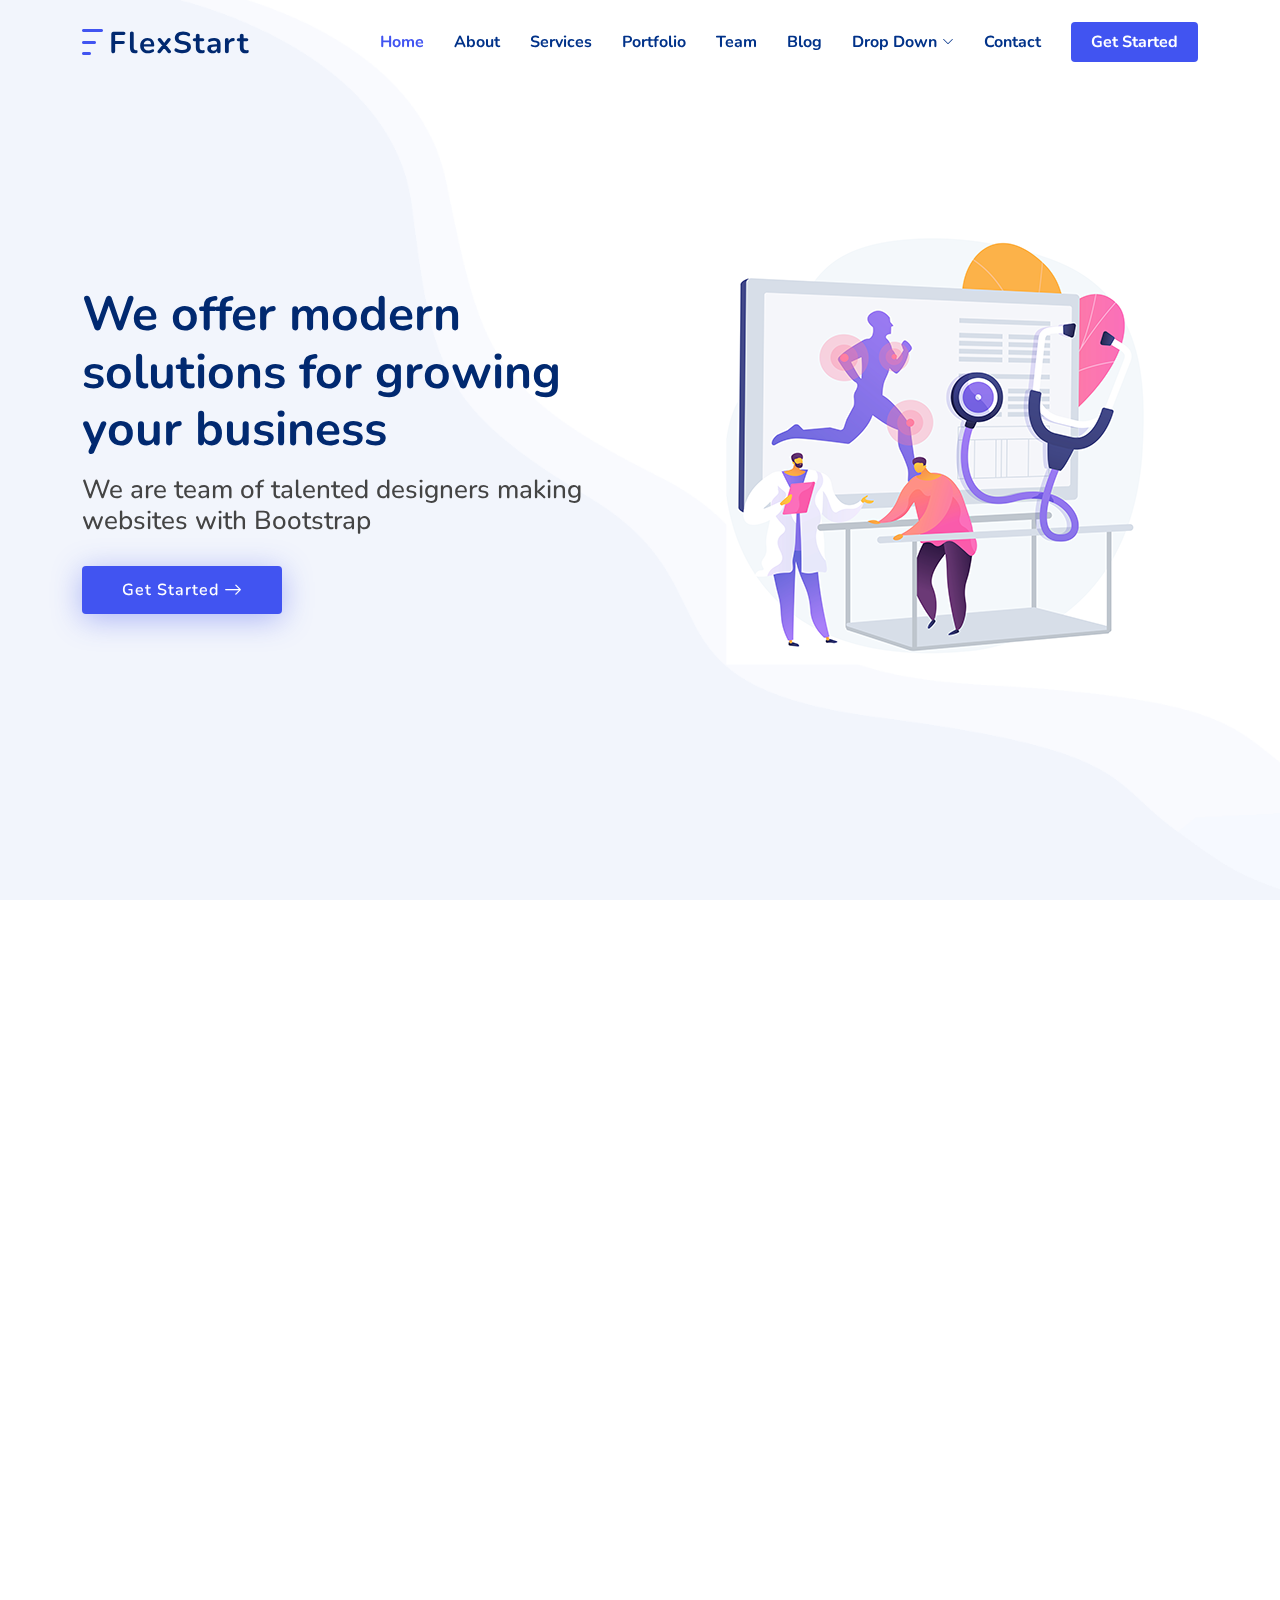
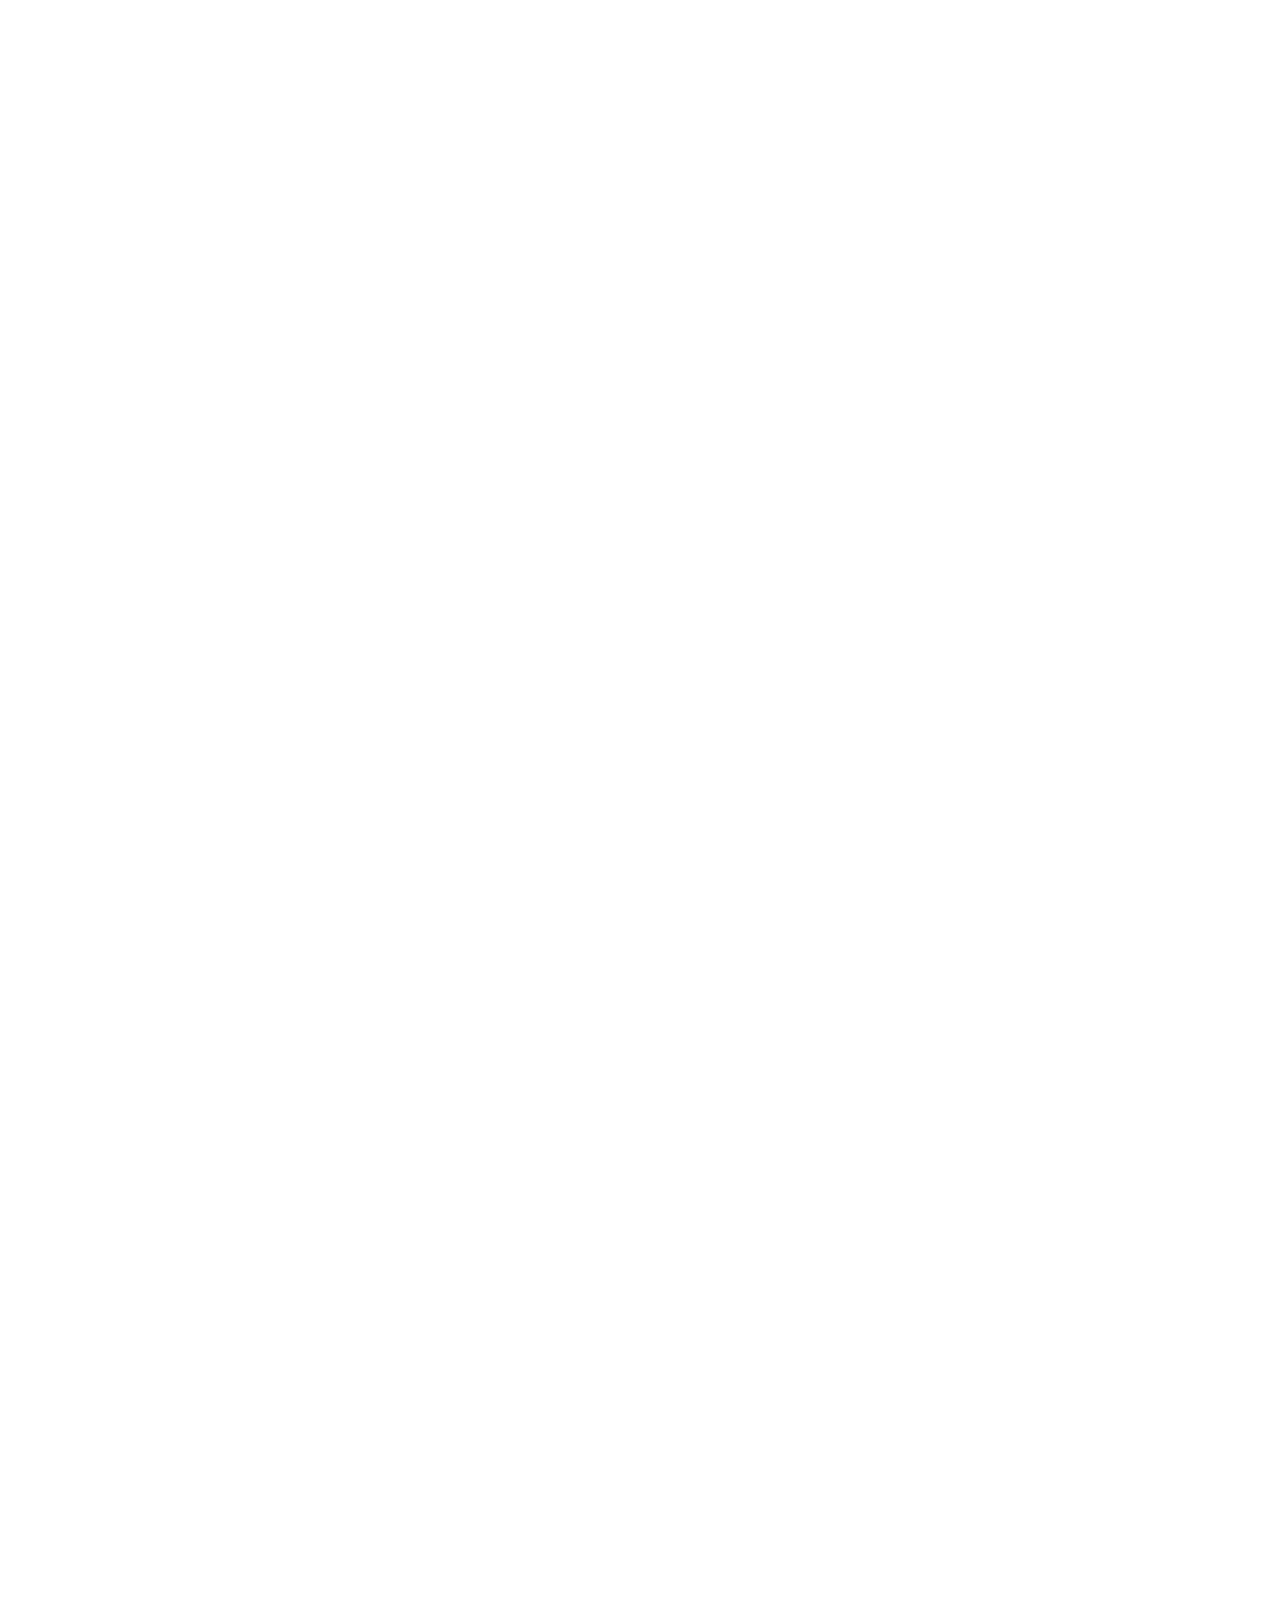
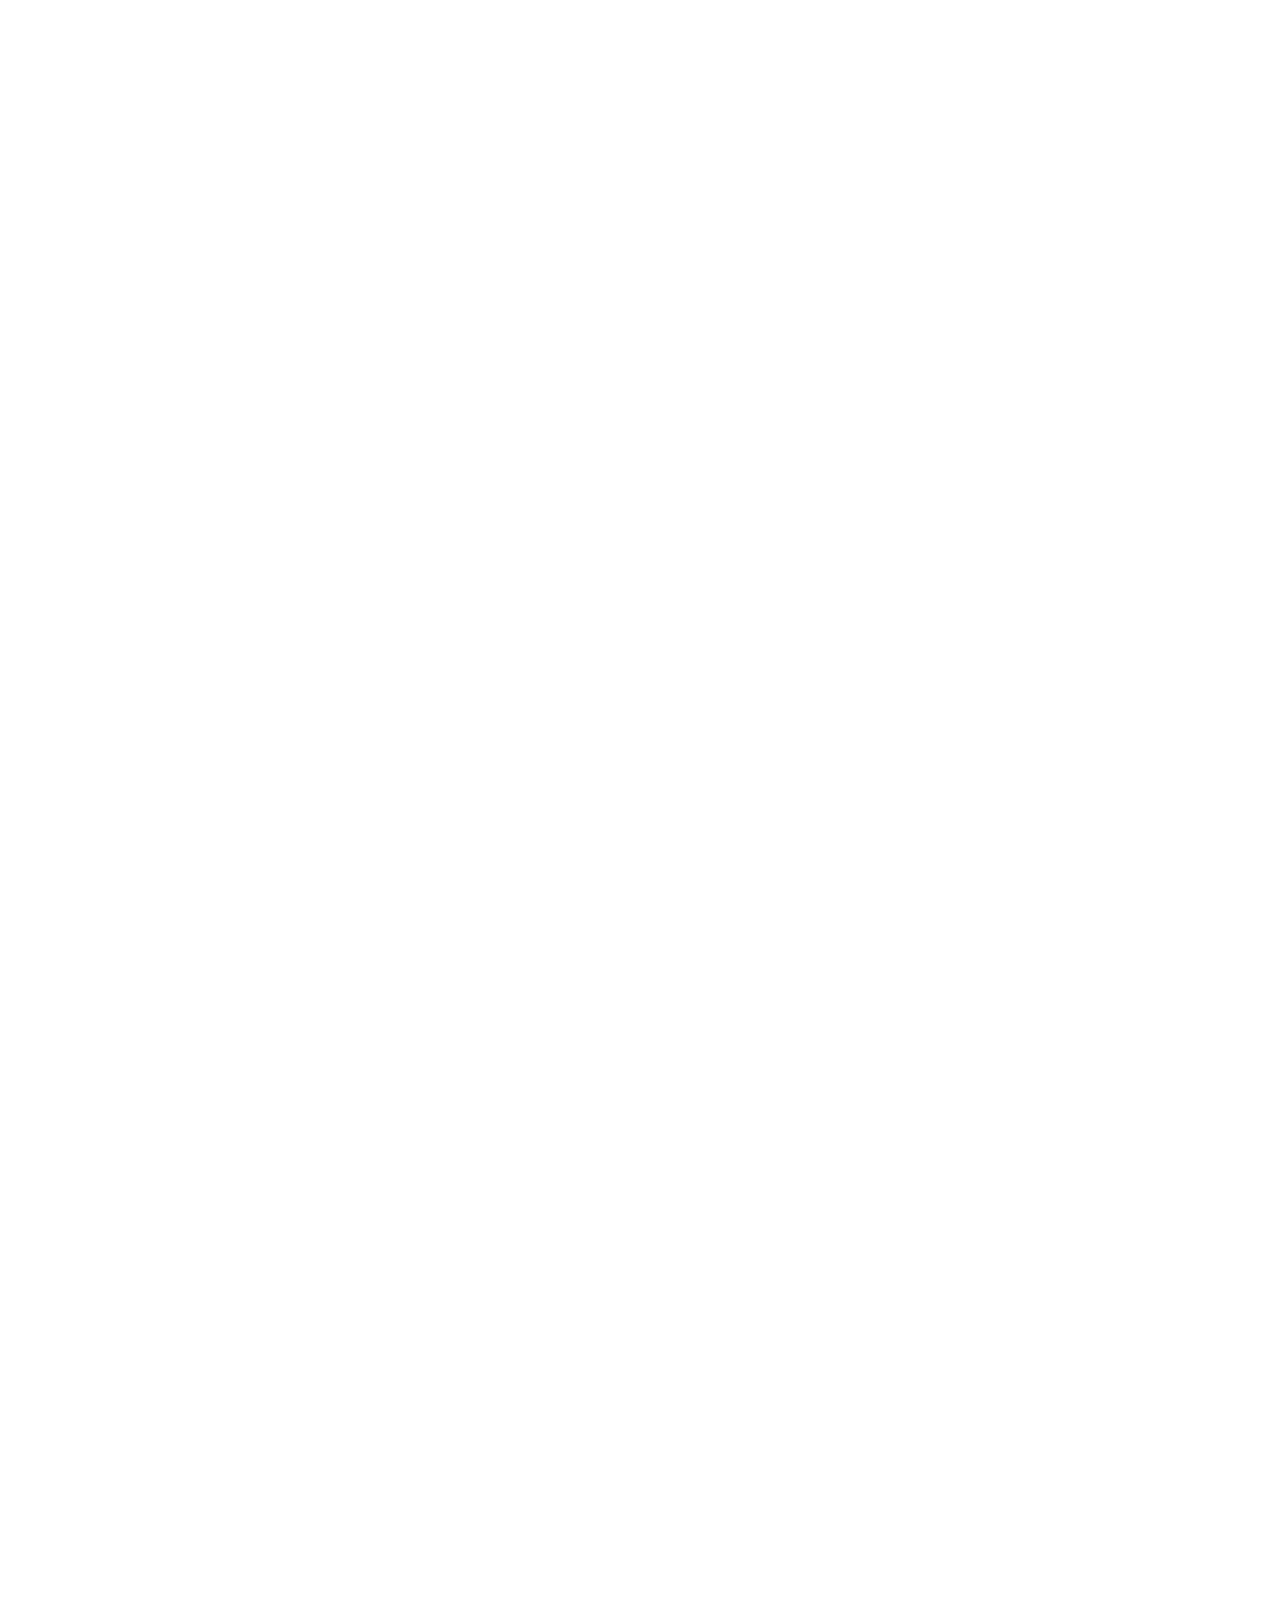
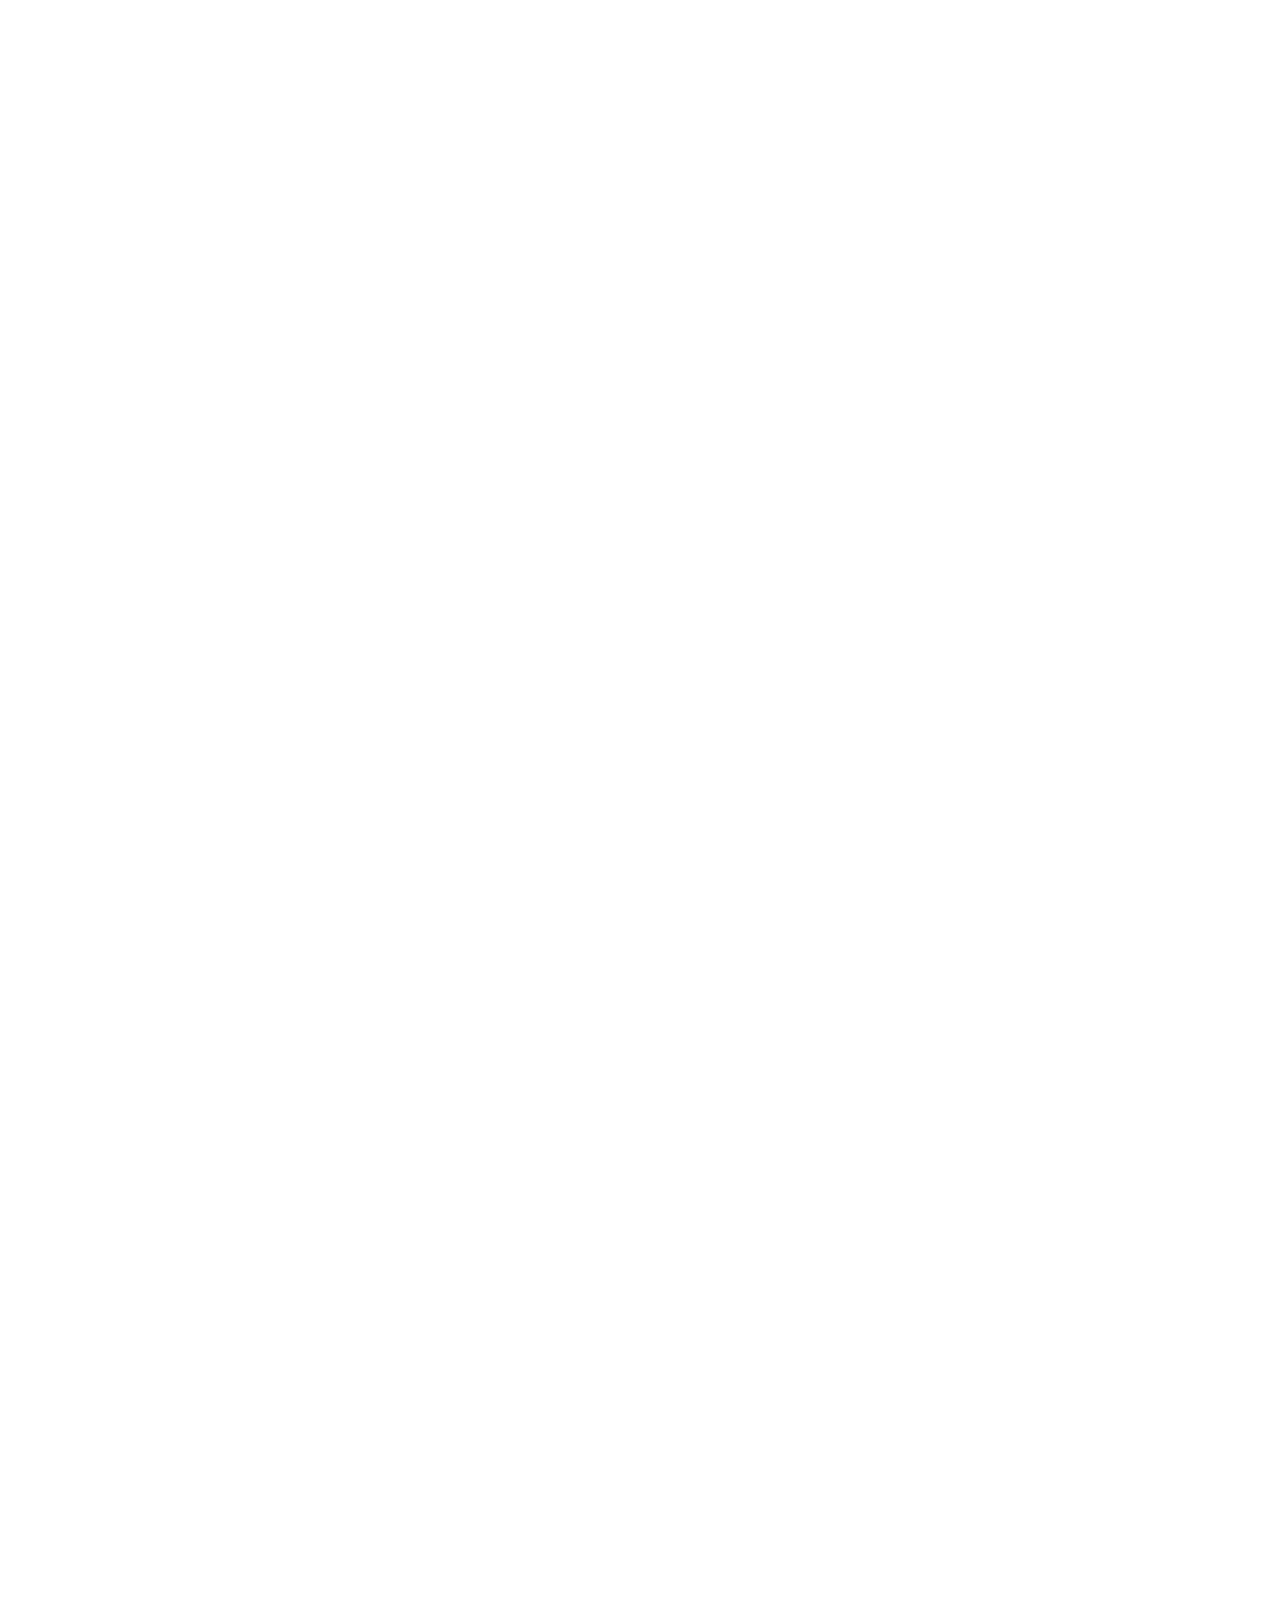
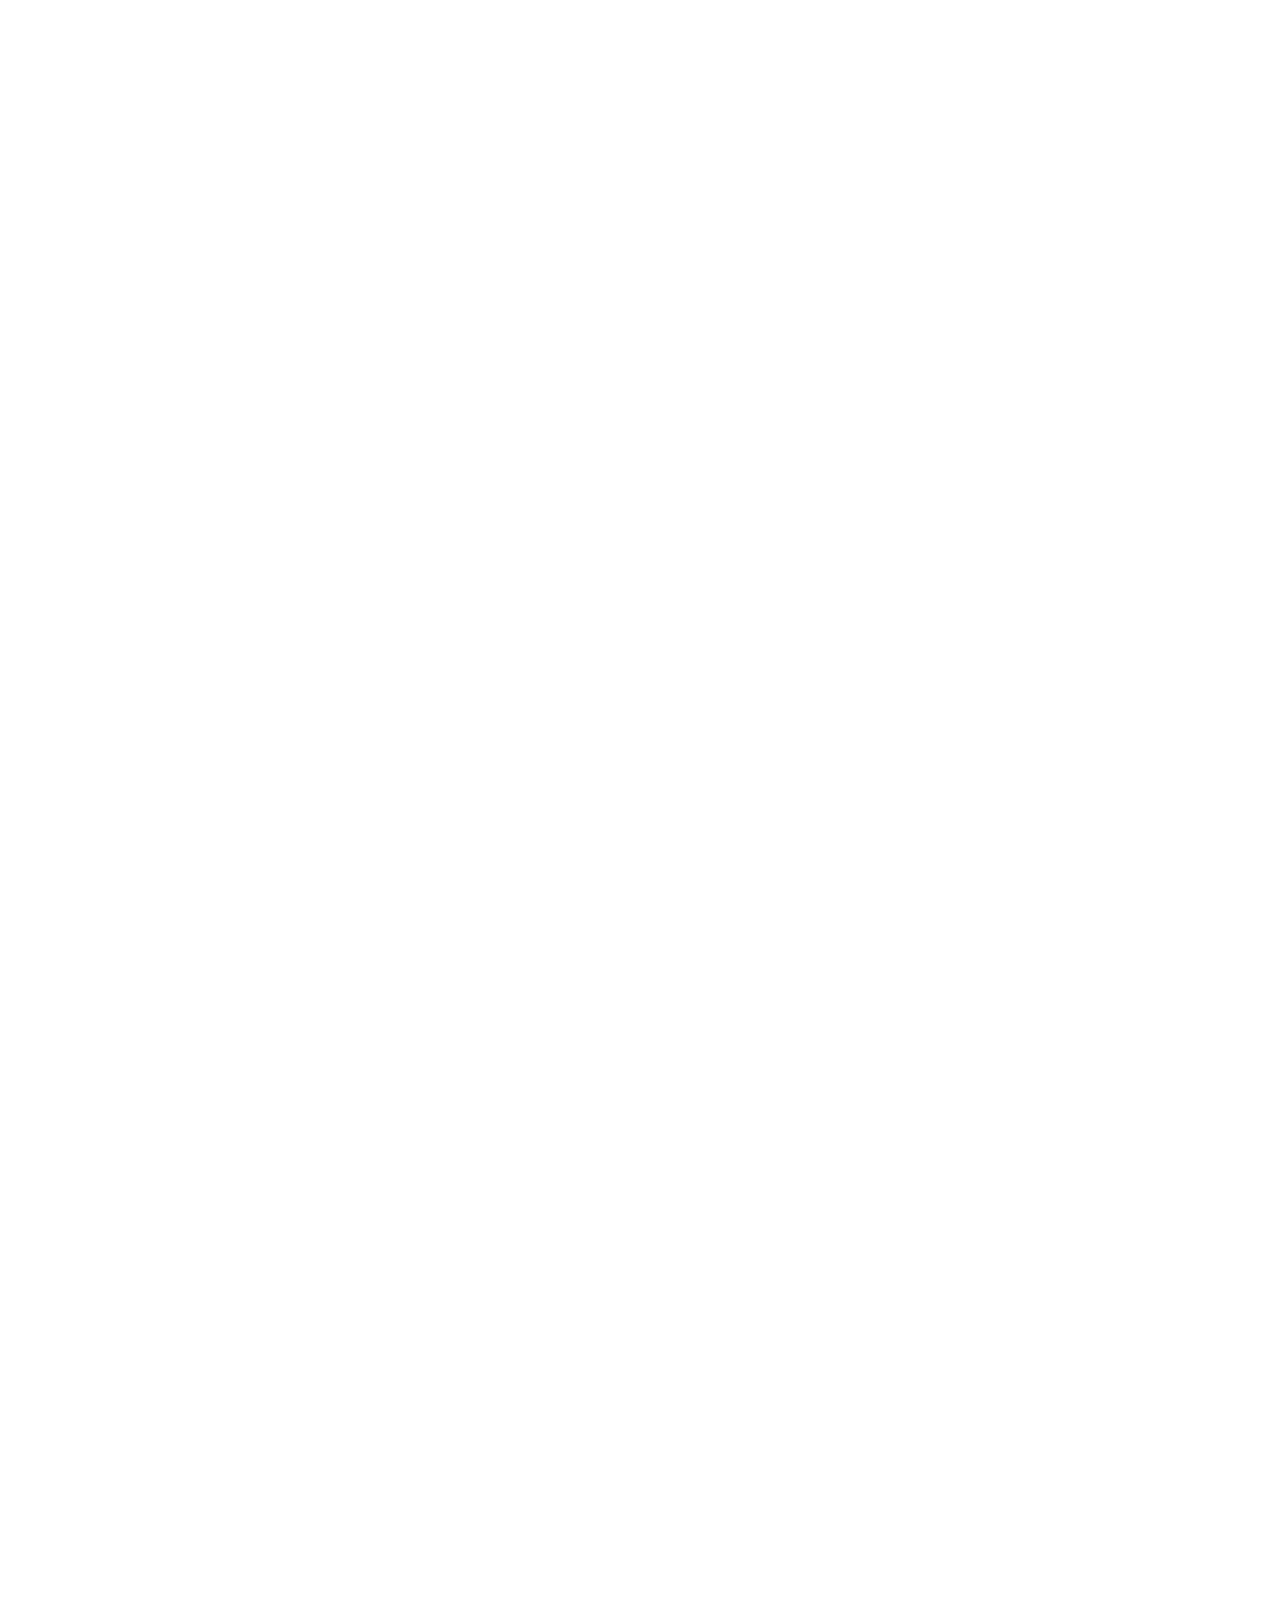
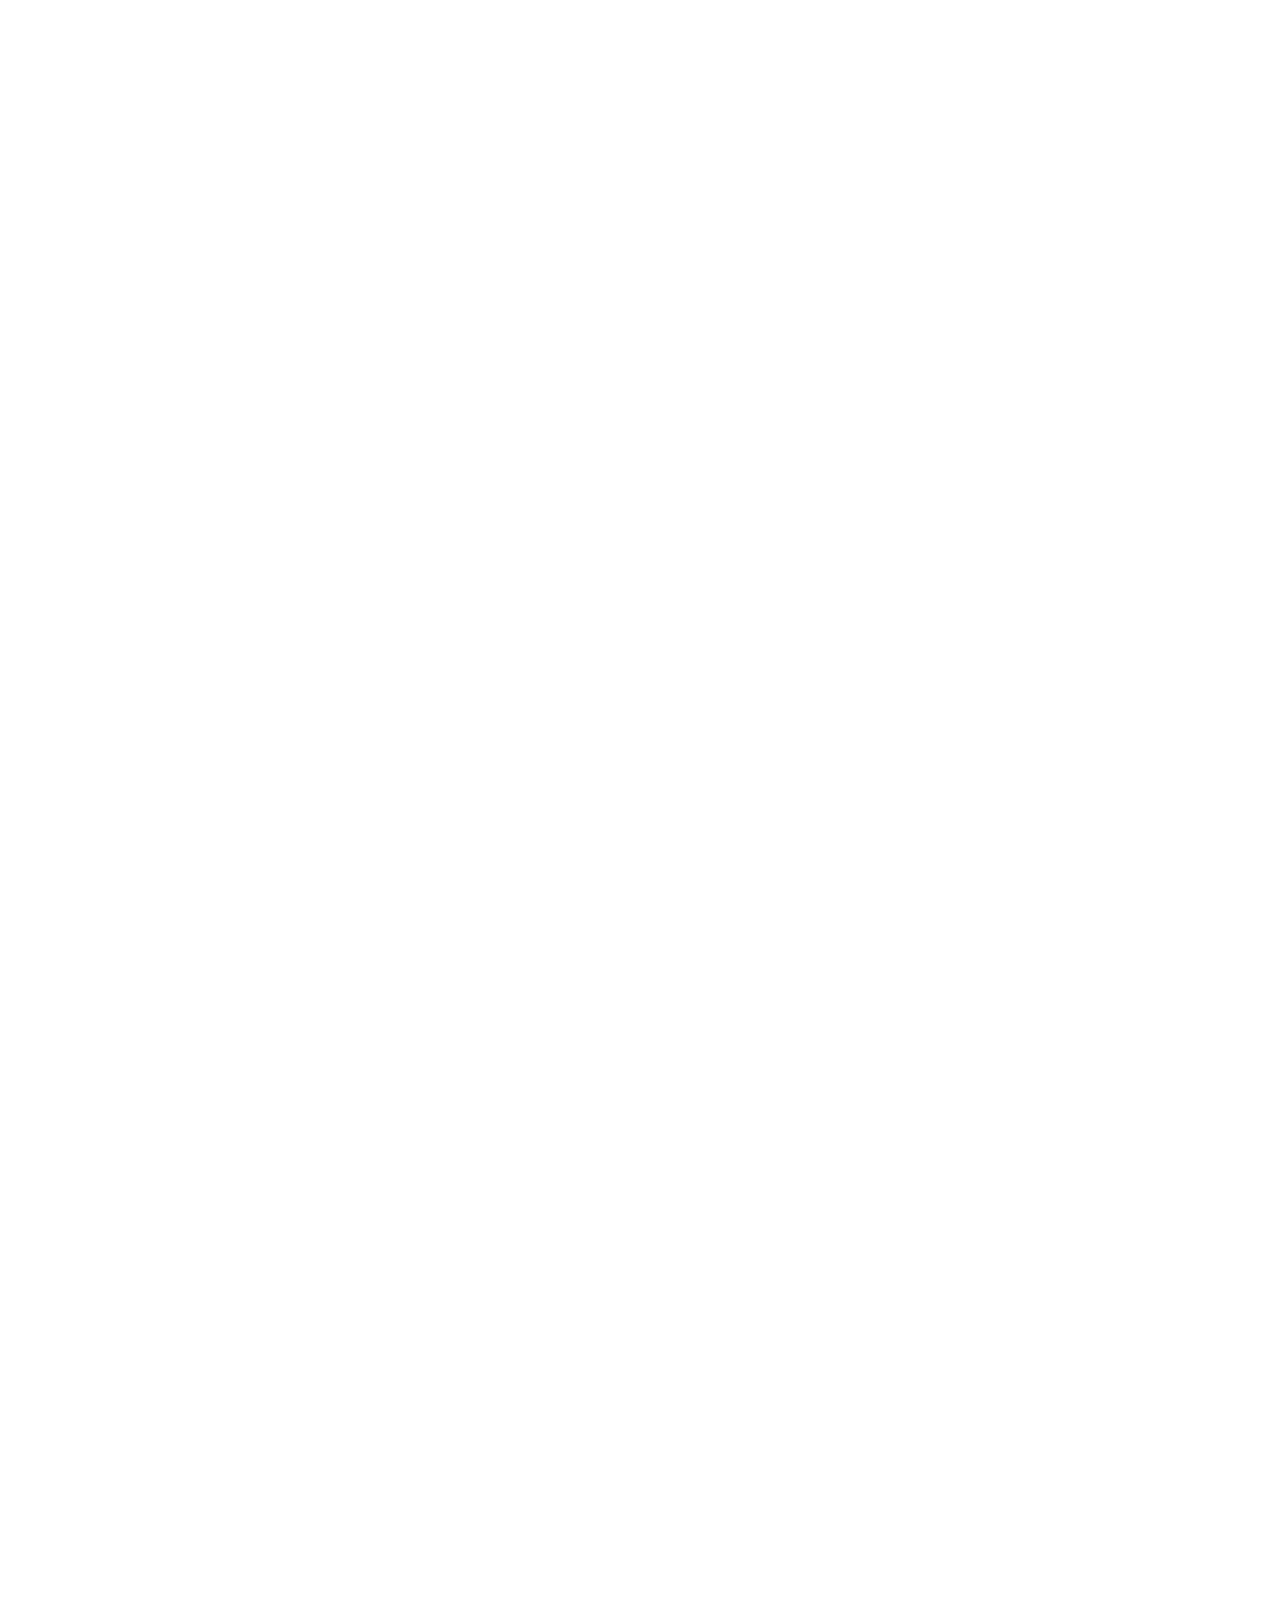
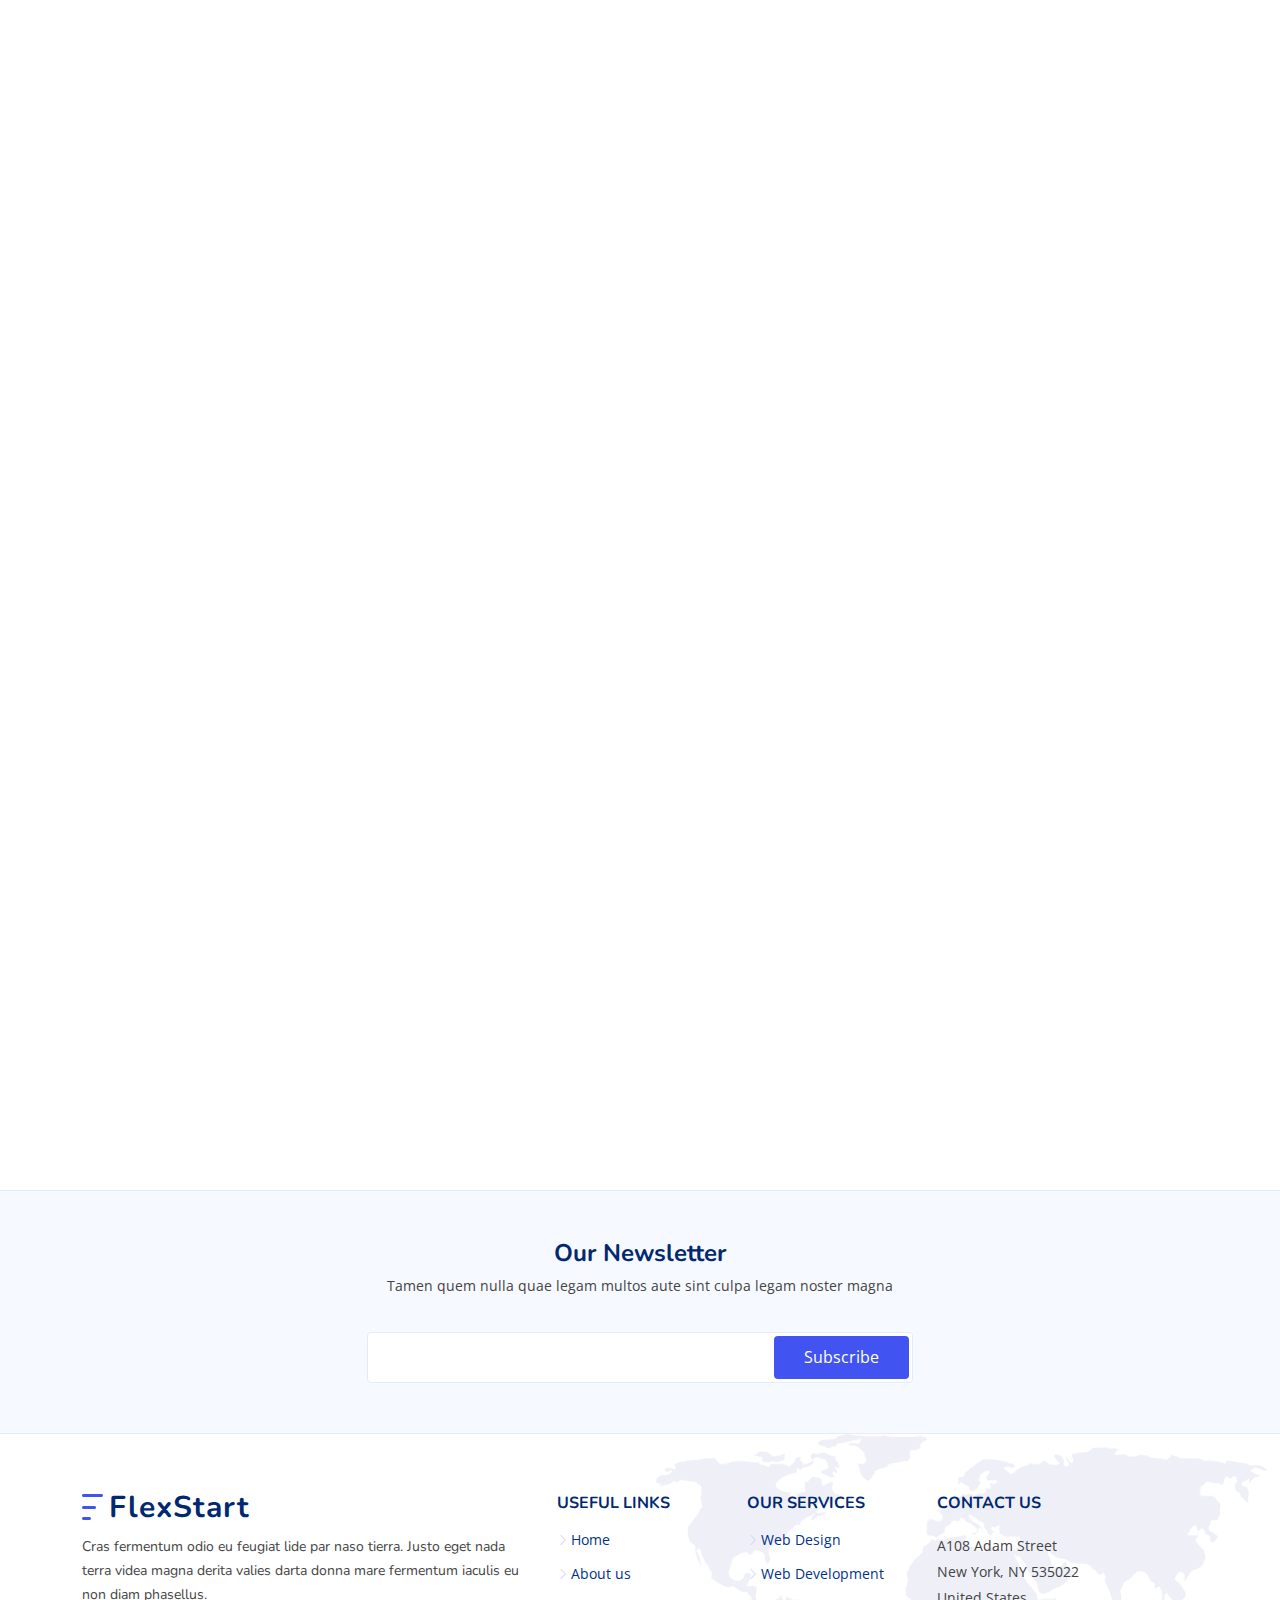
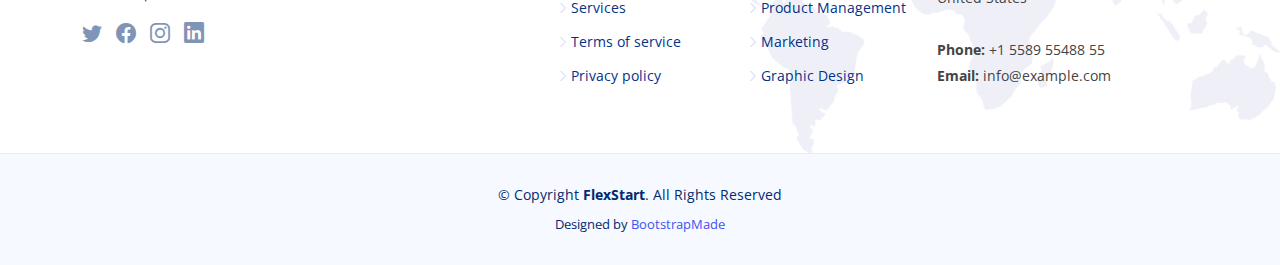
==== index.html @ b5629386 "Initial commit" ====
<!DOCTYPE html>
<html lang="en">

<head>
  <meta charset="utf-8">
  <meta content="width=device-width, initial-scale=1.0" name="viewport">

  <title>FlexStart Bootstrap Template - Index</title>
  <meta content="" name="description">

  <meta content="" name="keywords">

  <!-- Favicons -->
  <link href="assets/img/favicon.png" rel="icon">
  <link href="assets/img/apple-touch-icon.png" rel="apple-touch-icon">

  <!-- Google Fonts -->
  <link href="https://fonts.googleapis.com/css?family=Open+Sans:300,300i,400,400i,600,600i,700,700i|Nunito:300,300i,400,400i,600,600i,700,700i|Poppins:300,300i,400,400i,500,500i,600,600i,700,700i" rel="stylesheet">

  <!-- Vendor CSS Files -->
  <link href="assets/vendor/bootstrap/css/bootstrap.min.css" rel="stylesheet">
  <link href="assets/vendor/bootstrap-icons/bootstrap-icons.css" rel="stylesheet">
  <link href="assets/vendor/aos/aos.css" rel="stylesheet">
  <link href="assets/vendor/remixicon/remixicon.css" rel="stylesheet">
  <link href="assets/vendor/swiper/swiper-bundle.min.css" rel="stylesheet">
  <link href="assets/vendor/glightbox/css/glightbox.min.css" rel="stylesheet">

  <!-- Template Main CSS File -->
  <link href="assets/css/style.css" rel="stylesheet">

  <!-- =======================================================
  * Template Name: FlexStart - v1.2.0
  * Template URL: https://bootstrapmade.com/flexstart-bootstrap-startup-template/
  * Author: BootstrapMade.com
  * License: https://bootstrapmade.com/license/
  ======================================================== -->
</head>

<body>

  <!-- ======= Header ======= -->
  <header id="header" class="header fixed-top">
    <div class="container-fluid container-xl d-flex align-items-center justify-content-between">

      <a href="index.html" class="logo d-flex align-items-center">
        <img src="assets/img/logo.png" alt="">
        <span>FlexStart</span>
      </a>

      <nav id="navbar" class="navbar">
        <ul>
          <li><a class="nav-link scrollto active" href="#hero">Home</a></li>
          <li><a class="nav-link scrollto" href="#about">About</a></li>
          <li><a class="nav-link scrollto" href="#services">Services</a></li>
          <li><a class="nav-link scrollto" href="#portfolio">Portfolio</a></li>
          <li><a class="nav-link scrollto" href="#team">Team</a></li>
          <li><a href="blog.html">Blog</a></li>
          <li class="dropdown"><a href="#"><span>Drop Down</span> <i class="bi bi-chevron-down"></i></a>
            <ul>
              <li><a href="#">Drop Down 1</a></li>
              <li class="dropdown"><a href="#"><span>Deep Drop Down</span> <i class="bi bi-chevron-right"></i></a>
                <ul>
                  <li><a href="#">Deep Drop Down 1</a></li>
                  <li><a href="#">Deep Drop Down 2</a></li>
                  <li><a href="#">Deep Drop Down 3</a></li>
                  <li><a href="#">Deep Drop Down 4</a></li>
                  <li><a href="#">Deep Drop Down 5</a></li>
                </ul>
              </li>
              <li><a href="#">Drop Down 2</a></li>
              <li><a href="#">Drop Down 3</a></li>
              <li><a href="#">Drop Down 4</a></li>
            </ul>
          </li>
          <li><a class="nav-link scrollto" href="#contact">Contact</a></li>
          <li><a class="getstarted scrollto" href="#about">Get Started</a></li>
        </ul>
        <i class="bi bi-list mobile-nav-toggle"></i>
      </nav><!-- .navbar -->

    </div>
  </header><!-- End Header -->

  <!-- ======= Hero Section ======= -->
  <section id="hero" class="hero d-flex align-items-center">

    <div class="container">
      <div class="row">
        <div class="col-lg-6 d-flex flex-column justify-content-center">
          <h1 data-aos="fade-up">We offer modern solutions for growing your business</h1>
          <h2 data-aos="fade-up" data-aos-delay="400">We are team of talented designers making websites with Bootstrap</h2>
          <div data-aos="fade-up" data-aos-delay="600">
            <div class="text-center text-lg-start">
              <a href="#about" class="btn-get-started scrollto d-inline-flex align-items-center justify-content-center align-self-center">
                <span>Get Started</span>
                <i class="bi bi-arrow-right"></i>
              </a>
            </div>
          </div>
        </div>
        <div class="col-lg-6 hero-img" data-aos="zoom-out" data-aos-delay="200">
          <img src="custom/hero-main.png" class="img-fluid" alt="">
        </div>
      </div>
    </div>

  </section><!-- End Hero -->

  <main id="main">
    <!-- ======= About Section ======= -->
    <section id="about" class="about">

      <div class="container" data-aos="fade-up">
        <div class="row gx-0">

          <div class="col-lg-6 d-flex flex-column justify-content-center" data-aos="fade-up" data-aos-delay="200">
            <div class="content">
              <h3>Who We Are</h3>
              <h2>Expedita voluptas omnis cupiditate totam eveniet nobis sint iste. Dolores est repellat corrupti reprehenderit.</h2>
              <p>
                Quisquam vel ut sint cum eos hic dolores aperiam. Sed deserunt et. Inventore et et dolor consequatur itaque ut voluptate sed et. Magnam nam ipsum tenetur suscipit voluptatum nam et est corrupti.
              </p>
              <div class="text-center text-lg-start">
                <a href="#" class="btn-read-more d-inline-flex align-items-center justify-content-center align-self-center">
                  <span>Read More</span>
                  <i class="bi bi-arrow-right"></i>
                </a>
              </div>
            </div>
          </div>

          <div class="col-lg-6 d-flex align-items-center" data-aos="zoom-out" data-aos-delay="200">
            <img src="assets/img/about.jpg" class="img-fluid" alt="">
          </div>

        </div>
      </div>

    </section><!-- End About Section -->

    <!-- ======= Values Section ======= -->
    <section id="values" class="values">

      <div class="container" data-aos="fade-up">

        <header class="section-header">
          <h2>Our Values</h2>
          <p>Odit est perspiciatis laborum et dicta</p>
        </header>

        <div class="row">

          <div class="col-lg-4">
            <div class="box" data-aos="fade-up" data-aos-delay="200">
              <img src="assets/img/values-1.png" class="img-fluid" alt="">
              <h3>Ad cupiditate sed est odio</h3>
              <p>Eum ad dolor et. Autem aut fugiat debitis voluptatem consequuntur sit. Et veritatis id.</p>
            </div>
          </div>

          <div class="col-lg-4 mt-4 mt-lg-0">
            <div class="box" data-aos="fade-up" data-aos-delay="400">
              <img src="assets/img/values-2.png" class="img-fluid" alt="">
              <h3>Voluptatem voluptatum alias</h3>
              <p>Repudiandae amet nihil natus in distinctio suscipit id. Doloremque ducimus ea sit non.</p>
            </div>
          </div>

          <div class="col-lg-4 mt-4 mt-lg-0">
            <div class="box" data-aos="fade-up" data-aos-delay="600">
              <img src="assets/img/values-3.png" class="img-fluid" alt="">
              <h3>Fugit cupiditate alias nobis.</h3>
              <p>Quam rem vitae est autem molestias explicabo debitis sint. Vero aliquid quidem commodi.</p>
            </div>
          </div>

        </div>

      </div>

    </section><!-- End Values Section -->

    <!-- ======= Counts Section ======= -->
    <section id="counts" class="counts">
      <div class="container" data-aos="fade-up">

        <div class="row gy-4">

          <div class="col-lg-3 col-md-6">
            <div class="count-box">
              <i class="bi bi-emoji-smile"></i>
              <div>
                <span data-purecounter-start="0" data-purecounter-end="232" data-purecounter-duration="1" class="purecounter"></span>
                <p>Happy Clients</p>
              </div>
            </div>
          </div>

          <div class="col-lg-3 col-md-6">
            <div class="count-box">
              <i class="bi bi-journal-richtext" style="color: #ee6c20;"></i>
              <div>
                <span data-purecounter-start="0" data-purecounter-end="521" data-purecounter-duration="1" class="purecounter"></span>
                <p>Projects</p>
              </div>
            </div>
          </div>

          <div class="col-lg-3 col-md-6">
            <div class="count-box">
              <i class="bi bi-headset" style="color: #15be56;"></i>
              <div>
                <span data-purecounter-start="0" data-purecounter-end="1463" data-purecounter-duration="1" class="purecounter"></span>
                <p>Hours Of Support</p>
              </div>
            </div>
          </div>

          <div class="col-lg-3 col-md-6">
            <div class="count-box">
              <i class="bi bi-people" style="color: #bb0852;"></i>
              <div>
                <span data-purecounter-start="0" data-purecounter-end="15" data-purecounter-duration="1" class="purecounter"></span>
                <p>Hard Workers</p>
              </div>
            </div>
          </div>

        </div>

      </div>
    </section><!-- End Counts Section -->

    <!-- ======= Features Section ======= -->
    <section id="features" class="features">

      <div class="container" data-aos="fade-up">

        <header class="section-header">
          <h2>Features</h2>
          <p>Laboriosam et omnis fuga quis dolor direda fara</p>
        </header>

        <div class="row">

          <div class="col-lg-6">
            <img src="assets/img/features.png" class="img-fluid" alt="">
          </div>

          <div class="col-lg-6 mt-5 mt-lg-0 d-flex">
            <div class="row align-self-center gy-4">

              <div class="col-md-6" data-aos="zoom-out" data-aos-delay="200">
                <div class="feature-box d-flex align-items-center">
                  <i class="bi bi-check"></i>
                  <h3>Eos aspernatur rem</h3>
                </div>
              </div>

              <div class="col-md-6" data-aos="zoom-out" data-aos-delay="300">
                <div class="feature-box d-flex align-items-center">
                  <i class="bi bi-check"></i>
                  <h3>Facilis neque ipsa</h3>
                </div>
              </div>

              <div class="col-md-6" data-aos="zoom-out" data-aos-delay="400">
                <div class="feature-box d-flex align-items-center">
                  <i class="bi bi-check"></i>
                  <h3>Volup amet voluptas</h3>
                </div>
              </div>

              <div class="col-md-6" data-aos="zoom-out" data-aos-delay="500">
                <div class="feature-box d-flex align-items-center">
                  <i class="bi bi-check"></i>
                  <h3>Rerum omnis sint</h3>
                </div>
              </div>

              <div class="col-md-6" data-aos="zoom-out" data-aos-delay="600">
                <div class="feature-box d-flex align-items-center">
                  <i class="bi bi-check"></i>
                  <h3>Alias possimus</h3>
                </div>
              </div>

              <div class="col-md-6" data-aos="zoom-out" data-aos-delay="700">
                <div class="feature-box d-flex align-items-center">
                  <i class="bi bi-check"></i>
                  <h3>Repellendus mollitia</h3>
                </div>
              </div>

            </div>
          </div>

        </div> <!-- / row -->

        <!-- Feature Tabs -->
        <div class="row feture-tabs" data-aos="fade-up">
          <div class="col-lg-6">
            <h3>Neque officiis dolore maiores et exercitationem quae est seda lidera pat claero</h3>

            <!-- Tabs -->
            <ul class="nav nav-pills mb-3">
              <li>
                <a class="nav-link active" data-bs-toggle="pill" href="#tab1">Saepe fuga</a>
              </li>
              <li>
                <a class="nav-link" data-bs-toggle="pill" href="#tab2">Voluptates</a>
              </li>
              <li>
                <a class="nav-link" data-bs-toggle="pill" href="#tab3">Corrupti</a>
              </li>
            </ul><!-- End Tabs -->

            <!-- Tab Content -->
            <div class="tab-content">

              <div class="tab-pane fade show active" id="tab1">
                <p>Consequuntur inventore voluptates consequatur aut vel et. Eos doloribus expedita. Sapiente atque consequatur minima nihil quae aspernatur quo suscipit voluptatem.</p>
                <div class="d-flex align-items-center mb-2">
                  <i class="bi bi-check2"></i>
                  <h4>Repudiandae rerum velit modi et officia quasi facilis</h4>
                </div>
                <p>Laborum omnis voluptates voluptas qui sit aliquam blanditiis. Sapiente minima commodi dolorum non eveniet magni quaerat nemo et.</p>
                <div class="d-flex align-items-center mb-2">
                  <i class="bi bi-check2"></i>
                  <h4>Incidunt non veritatis illum ea ut nisi</h4>
                </div>
                <p>Non quod totam minus repellendus autem sint velit. Rerum debitis facere soluta tenetur. Iure molestiae assumenda sunt qui inventore eligendi voluptates nisi at. Dolorem quo tempora. Quia et perferendis.</p>
              </div><!-- End Tab 1 Content -->

              <div class="tab-pane fade show" id="tab2">
                <p>Consequuntur inventore voluptates consequatur aut vel et. Eos doloribus expedita. Sapiente atque consequatur minima nihil quae aspernatur quo suscipit voluptatem.</p>
                <div class="d-flex align-items-center mb-2">
                  <i class="bi bi-check2"></i>
                  <h4>Repudiandae rerum velit modi et officia quasi facilis</h4>
                </div>
                <p>Laborum omnis voluptates voluptas qui sit aliquam blanditiis. Sapiente minima commodi dolorum non eveniet magni quaerat nemo et.</p>
                <div class="d-flex align-items-center mb-2">
                  <i class="bi bi-check2"></i>
                  <h4>Incidunt non veritatis illum ea ut nisi</h4>
                </div>
                <p>Non quod totam minus repellendus autem sint velit. Rerum debitis facere soluta tenetur. Iure molestiae assumenda sunt qui inventore eligendi voluptates nisi at. Dolorem quo tempora. Quia et perferendis.</p>
              </div><!-- End Tab 2 Content -->

              <div class="tab-pane fade show" id="tab3">
                <p>Consequuntur inventore voluptates consequatur aut vel et. Eos doloribus expedita. Sapiente atque consequatur minima nihil quae aspernatur quo suscipit voluptatem.</p>
                <div class="d-flex align-items-center mb-2">
                  <i class="bi bi-check2"></i>
                  <h4>Repudiandae rerum velit modi et officia quasi facilis</h4>
                </div>
                <p>Laborum omnis voluptates voluptas qui sit aliquam blanditiis. Sapiente minima commodi dolorum non eveniet magni quaerat nemo et.</p>
                <div class="d-flex align-items-center mb-2">
                  <i class="bi bi-check2"></i>
                  <h4>Incidunt non veritatis illum ea ut nisi</h4>
                </div>
                <p>Non quod totam minus repellendus autem sint velit. Rerum debitis facere soluta tenetur. Iure molestiae assumenda sunt qui inventore eligendi voluptates nisi at. Dolorem quo tempora. Quia et perferendis.</p>
              </div><!-- End Tab 3 Content -->

            </div>

          </div>

          <div class="col-lg-6">
            <img src="assets/img/features-2.png" class="img-fluid" alt="">
          </div>

        </div><!-- End Feature Tabs -->

        <!-- Feature Icons -->
        <div class="row feature-icons" data-aos="fade-up">
          <h3>Ratione mollitia eos ab laudantium rerum beatae quo</h3>

          <div class="row">

            <div class="col-xl-4 text-center" data-aos="fade-right" data-aos-delay="100">
              <img src="assets/img/features-3.png" class="img-fluid p-4" alt="">
            </div>

            <div class="col-xl-8 d-flex content">
              <div class="row align-self-center gy-4">

                <div class="col-md-6 icon-box" data-aos="fade-up">
                  <i class="ri-line-chart-line"></i>
                  <div>
                    <h4>Corporis voluptates sit</h4>
                    <p>Consequuntur sunt aut quasi enim aliquam quae harum pariatur laboris nisi ut aliquip</p>
                  </div>
                </div>

                <div class="col-md-6 icon-box" data-aos="fade-up" data-aos-delay="100">
                  <i class="ri-stack-line"></i>
                  <div>
                    <h4>Ullamco laboris nisi</h4>
                    <p>Excepteur sint occaecat cupidatat non proident, sunt in culpa qui officia deserunt</p>
                  </div>
                </div>

                <div class="col-md-6 icon-box" data-aos="fade-up" data-aos-delay="200">
                  <i class="ri-brush-4-line"></i>
                  <div>
                    <h4>Labore consequatur</h4>
                    <p>Aut suscipit aut cum nemo deleniti aut omnis. Doloribus ut maiores omnis facere</p>
                  </div>
                </div>

                <div class="col-md-6 icon-box" data-aos="fade-up" data-aos-delay="300">
                  <i class="ri-magic-line"></i>
                  <div>
                    <h4>Beatae veritatis</h4>
                    <p>Expedita veritatis consequuntur nihil tempore laudantium vitae denat pacta</p>
                  </div>
                </div>

                <div class="col-md-6 icon-box" data-aos="fade-up" data-aos-delay="400">
                  <i class="ri-command-line"></i>
                  <div>
                    <h4>Molestiae dolor</h4>
                    <p>Et fuga et deserunt et enim. Dolorem architecto ratione tensa raptor marte</p>
                  </div>
                </div>

                <div class="col-md-6 icon-box" data-aos="fade-up" data-aos-delay="500">
                  <i class="ri-radar-line"></i>
                  <div>
                    <h4>Explicabo consectetur</h4>
                    <p>Est autem dicta beatae suscipit. Sint veritatis et sit quasi ab aut inventore</p>
                  </div>
                </div>

              </div>
            </div>

          </div>

        </div><!-- End Feature Icons -->

      </div>

    </section><!-- End Features Section -->

    <!-- ======= Services Section ======= -->
    <section id="services" class="services">

      <div class="container" data-aos="fade-up">

        <header class="section-header">
          <h2>Services</h2>
          <p>Veritatis et dolores facere numquam et praesentium</p>
        </header>

        <div class="row gy-4">

          <div class="col-lg-4 col-md-6" data-aos="fade-up" data-aos-delay="200">
            <div class="service-box blue">
              <i class="ri-discuss-line icon"></i>
              <h3>Nesciunt Mete</h3>
              <p>Provident nihil minus qui consequatur non omnis maiores. Eos accusantium minus dolores iure perferendis tempore et consequatur.</p>
              <a href="#" class="read-more"><span>Read More</span> <i class="bi bi-arrow-right"></i></a>
            </div>
          </div>

          <div class="col-lg-4 col-md-6" data-aos="fade-up" data-aos-delay="300">
            <div class="service-box orange">
              <i class="ri-discuss-line icon"></i>
              <h3>Eosle Commodi</h3>
              <p>Ut autem aut autem non a. Sint sint sit facilis nam iusto sint. Libero corrupti neque eum hic non ut nesciunt dolorem.</p>
              <a href="#" class="read-more"><span>Read More</span> <i class="bi bi-arrow-right"></i></a>
            </div>
          </div>

          <div class="col-lg-4 col-md-6" data-aos="fade-up" data-aos-delay="400">
            <div class="service-box green">
              <i class="ri-discuss-line icon"></i>
              <h3>Ledo Markt</h3>
              <p>Ut excepturi voluptatem nisi sed. Quidem fuga consequatur. Minus ea aut. Vel qui id voluptas adipisci eos earum corrupti.</p>
              <a href="#" class="read-more"><span>Read More</span> <i class="bi bi-arrow-right"></i></a>
            </div>
          </div>

          <div class="col-lg-4 col-md-6" data-aos="fade-up" data-aos-delay="500">
            <div class="service-box red">
              <i class="ri-discuss-line icon"></i>
              <h3>Asperiores Commodi</h3>
              <p>Non et temporibus minus omnis sed dolor esse consequatur. Cupiditate sed error ea fuga sit provident adipisci neque.</p>
              <a href="#" class="read-more"><span>Read More</span> <i class="bi bi-arrow-right"></i></a>
            </div>
          </div>

          <div class="col-lg-4 col-md-6" data-aos="fade-up" data-aos-delay="600">
            <div class="service-box purple">
              <i class="ri-discuss-line icon"></i>
              <h3>Velit Doloremque.</h3>
              <p>Cumque et suscipit saepe. Est maiores autem enim facilis ut aut ipsam corporis aut. Sed animi at autem alias eius labore.</p>
              <a href="#" class="read-more"><span>Read More</span> <i class="bi bi-arrow-right"></i></a>
            </div>
          </div>

          <div class="col-lg-4 col-md-6" data-aos="fade-up" data-aos-delay="700">
            <div class="service-box pink">
              <i class="ri-discuss-line icon"></i>
              <h3>Dolori Architecto</h3>
              <p>Hic molestias ea quibusdam eos. Fugiat enim doloremque aut neque non et debitis iure. Corrupti recusandae ducimus enim.</p>
              <a href="#" class="read-more"><span>Read More</span> <i class="bi bi-arrow-right"></i></a>
            </div>
          </div>

        </div>

      </div>

    </section><!-- End Services Section -->

    <!-- ======= Pricing Section ======= -->
    <section id="pricing" class="pricing">

      <div class="container" data-aos="fade-up">

        <header class="section-header">
          <h2>Pricing</h2>
          <p>Check our Pricing</p>
        </header>

        <div class="row gy-4" data-aos="fade-left">

          <div class="col-lg-3 col-md-6" data-aos="zoom-in" data-aos-delay="100">
            <div class="box">
              <h3 style="color: #07d5c0;">Free Plan</h3>
              <div class="price"><sup>$</sup>0<span> / mo</span></div>
              <img src="assets/img/pricing-free.png" class="img-fluid" alt="">
              <ul>
                <li>Aida dere</li>
                <li>Nec feugiat nisl</li>
                <li>Nulla at volutpat dola</li>
                <li class="na">Pharetra massa</li>
                <li class="na">Massa ultricies mi</li>
              </ul>
              <a href="#" class="btn-buy">Buy Now</a>
            </div>
          </div>

          <div class="col-lg-3 col-md-6" data-aos="zoom-in" data-aos-delay="200">
            <div class="box">
              <span class="featured">Featured</span>
              <h3 style="color: #65c600;">Starter Plan</h3>
              <div class="price"><sup>$</sup>19<span> / mo</span></div>
              <img src="assets/img/pricing-starter.png" class="img-fluid" alt="">
              <ul>
                <li>Aida dere</li>
                <li>Nec feugiat nisl</li>
                <li>Nulla at volutpat dola</li>
                <li>Pharetra massa</li>
                <li class="na">Massa ultricies mi</li>
              </ul>
              <a href="#" class="btn-buy">Buy Now</a>
            </div>
          </div>

          <div class="col-lg-3 col-md-6" data-aos="zoom-in" data-aos-delay="300">
            <div class="box">
              <h3 style="color: #ff901c;">Business Plan</h3>
              <div class="price"><sup>$</sup>29<span> / mo</span></div>
              <img src="assets/img/pricing-business.png" class="img-fluid" alt="">
              <ul>
                <li>Aida dere</li>
                <li>Nec feugiat nisl</li>
                <li>Nulla at volutpat dola</li>
                <li>Pharetra massa</li>
                <li>Massa ultricies mi</li>
              </ul>
              <a href="#" class="btn-buy">Buy Now</a>
            </div>
          </div>

          <div class="col-lg-3 col-md-6" data-aos="zoom-in" data-aos-delay="400">
            <div class="box">
              <h3 style="color: #ff0071;">Ultimate Plan</h3>
              <div class="price"><sup>$</sup>49<span> / mo</span></div>
              <img src="assets/img/pricing-ultimate.png" class="img-fluid" alt="">
              <ul>
                <li>Aida dere</li>
                <li>Nec feugiat nisl</li>
                <li>Nulla at volutpat dola</li>
                <li>Pharetra massa</li>
                <li>Massa ultricies mi</li>
              </ul>
              <a href="#" class="btn-buy">Buy Now</a>
            </div>
          </div>

        </div>

      </div>

    </section><!-- End Pricing Section -->

    <!-- ======= F.A.Q Section ======= -->
    <section id="faq" class="faq">

      <div class="container" data-aos="fade-up">

        <header class="section-header">
          <h2>F.A.Q</h2>
          <p>Frequently Asked Questions</p>
        </header>

        <div class="row">
          <div class="col-lg-6">
            <!-- F.A.Q List 1-->
            <div class="accordion accordion-flush" id="faqlist1">
              <div class="accordion-item">
                <h2 class="accordion-header">
                  <button class="accordion-button collapsed" type="button" data-bs-toggle="collapse" data-bs-target="#faq-content-1">
                    Non consectetur a erat nam at lectus urna duis?
                  </button>
                </h2>
                <div id="faq-content-1" class="accordion-collapse collapse" data-bs-parent="#faqlist1">
                  <div class="accordion-body">
                    Feugiat pretium nibh ipsum consequat. Tempus iaculis urna id volutpat lacus laoreet non curabitur gravida. Venenatis lectus magna fringilla urna porttitor rhoncus dolor purus non.
                  </div>
                </div>
              </div>

              <div class="accordion-item">
                <h2 class="accordion-header">
                  <button class="accordion-button collapsed" type="button" data-bs-toggle="collapse" data-bs-target="#faq-content-2">
                    Feugiat scelerisque varius morbi enim nunc faucibus a pellentesque?
                  </button>
                </h2>
                <div id="faq-content-2" class="accordion-collapse collapse" data-bs-parent="#faqlist1">
                  <div class="accordion-body">
                    Dolor sit amet consectetur adipiscing elit pellentesque habitant morbi. Id interdum velit laoreet id donec ultrices. Fringilla phasellus faucibus scelerisque eleifend donec pretium. Est pellentesque elit ullamcorper dignissim. Mauris ultrices eros in cursus turpis massa tincidunt dui.
                  </div>
                </div>
              </div>

              <div class="accordion-item">
                <h2 class="accordion-header">
                  <button class="accordion-button collapsed" type="button" data-bs-toggle="collapse" data-bs-target="#faq-content-3">
                    Dolor sit amet consectetur adipiscing elit pellentesque habitant morbi?
                  </button>
                </h2>
                <div id="faq-content-3" class="accordion-collapse collapse" data-bs-parent="#faqlist1">
                  <div class="accordion-body">
                    Eleifend mi in nulla posuere sollicitudin aliquam ultrices sagittis orci. Faucibus pulvinar elementum integer enim. Sem nulla pharetra diam sit amet nisl suscipit. Rutrum tellus pellentesque eu tincidunt. Lectus urna duis convallis convallis tellus. Urna molestie at elementum eu facilisis sed odio morbi quis
                  </div>
                </div>
              </div>

            </div>
          </div>

          <div class="col-lg-6">

            <!-- F.A.Q List 2-->
            <div class="accordion accordion-flush" id="faqlist2">

              <div class="accordion-item">
                <h2 class="accordion-header">
                  <button class="accordion-button collapsed" type="button" data-bs-toggle="collapse" data-bs-target="#faq2-content-1">
                    Ac odio tempor orci dapibus. Aliquam eleifend mi in nulla?
                  </button>
                </h2>
                <div id="faq2-content-1" class="accordion-collapse collapse" data-bs-parent="#faqlist2">
                  <div class="accordion-body">
                    Dolor sit amet consectetur adipiscing elit pellentesque habitant morbi. Id interdum velit laoreet id donec ultrices. Fringilla phasellus faucibus scelerisque eleifend donec pretium. Est pellentesque elit ullamcorper dignissim. Mauris ultrices eros in cursus turpis massa tincidunt dui.
                  </div>
                </div>
              </div>

              <div class="accordion-item">
                <h2 class="accordion-header">
                  <button class="accordion-button collapsed" type="button" data-bs-toggle="collapse" data-bs-target="#faq2-content-2">
                    Tempus quam pellentesque nec nam aliquam sem et tortor consequat?
                  </button>
                </h2>
                <div id="faq2-content-2" class="accordion-collapse collapse" data-bs-parent="#faqlist2">
                  <div class="accordion-body">
                    Molestie a iaculis at erat pellentesque adipiscing commodo. Dignissim suspendisse in est ante in. Nunc vel risus commodo viverra maecenas accumsan. Sit amet nisl suscipit adipiscing bibendum est. Purus gravida quis blandit turpis cursus in
                  </div>
                </div>
              </div>

              <div class="accordion-item">
                <h2 class="accordion-header">
                  <button class="accordion-button collapsed" type="button" data-bs-toggle="collapse" data-bs-target="#faq2-content-3">
                    Varius vel pharetra vel turpis nunc eget lorem dolor?
                  </button>
                </h2>
                <div id="faq2-content-3" class="accordion-collapse collapse" data-bs-parent="#faqlist2">
                  <div class="accordion-body">
                    Laoreet sit amet cursus sit amet dictum sit amet justo. Mauris vitae ultricies leo integer malesuada nunc vel. Tincidunt eget nullam non nisi est sit amet. Turpis nunc eget lorem dolor sed. Ut venenatis tellus in metus vulputate eu scelerisque. Pellentesque diam volutpat commodo sed egestas egestas fringilla phasellus faucibus. Nibh tellus molestie nunc non blandit massa enim nec.
                  </div>
                </div>
              </div>

            </div>
          </div>

        </div>

      </div>

    </section><!-- End F.A.Q Section -->

    <!-- ======= Portfolio Section ======= -->
    <section id="portfolio" class="portfolio">

      <div class="container" data-aos="fade-up">

        <header class="section-header">
          <h2>Portfolio</h2>
          <p>Check our latest work</p>
        </header>

        <div class="row" data-aos="fade-up" data-aos-delay="100">
          <div class="col-lg-12 d-flex justify-content-center">
            <ul id="portfolio-flters">
              <li data-filter="*" class="filter-active">All</li>
              <li data-filter=".filter-app">App</li>
              <li data-filter=".filter-card">Card</li>
              <li data-filter=".filter-web">Web</li>
            </ul>
          </div>
        </div>

        <div class="row gy-4 portfolio-container" data-aos="fade-up" data-aos-delay="200">

          <div class="col-lg-4 col-md-6 portfolio-item filter-app">
            <div class="portfolio-wrap">
              <img src="assets/img/portfolio/portfolio-1.jpg" class="img-fluid" alt="">
              <div class="portfolio-info">
                <h4>App 1</h4>
                <p>App</p>
                <div class="portfolio-links">
                  <a href="assets/img/portfolio/portfolio-1.jpg" data-gallery="portfolioGallery" class="portfokio-lightbox" title="App 1"><i class="bi bi-plus"></i></a>
                  <a href="portfolio-details.html" title="More Details"><i class="bi bi-link"></i></a>
                </div>
              </div>
            </div>
          </div>

          <div class="col-lg-4 col-md-6 portfolio-item filter-web">
            <div class="portfolio-wrap">
              <img src="assets/img/portfolio/portfolio-2.jpg" class="img-fluid" alt="">
              <div class="portfolio-info">
                <h4>Web 3</h4>
                <p>Web</p>
                <div class="portfolio-links">
                  <a href="assets/img/portfolio/portfolio-2.jpg" data-gallery="portfolioGallery" class="portfokio-lightbox" title="Web 3"><i class="bi bi-plus"></i></a>
                  <a href="portfolio-details.html" title="More Details"><i class="bi bi-link"></i></a>
                </div>
              </div>
            </div>
          </div>

          <div class="col-lg-4 col-md-6 portfolio-item filter-app">
            <div class="portfolio-wrap">
              <img src="assets/img/portfolio/portfolio-3.jpg" class="img-fluid" alt="">
              <div class="portfolio-info">
                <h4>App 2</h4>
                <p>App</p>
                <div class="portfolio-links">
                  <a href="assets/img/portfolio/portfolio-3.jpg" data-gallery="portfolioGallery" class="portfokio-lightbox" title="App 2"><i class="bi bi-plus"></i></a>
                  <a href="portfolio-details.html" title="More Details"><i class="bi bi-link"></i></a>
                </div>
              </div>
            </div>
          </div>

          <div class="col-lg-4 col-md-6 portfolio-item filter-card">
            <div class="portfolio-wrap">
              <img src="assets/img/portfolio/portfolio-4.jpg" class="img-fluid" alt="">
              <div class="portfolio-info">
                <h4>Card 2</h4>
                <p>Card</p>
                <div class="portfolio-links">
                  <a href="assets/img/portfolio/portfolio-4.jpg" data-gallery="portfolioGallery" class="portfokio-lightbox" title="Card 2"><i class="bi bi-plus"></i></a>
                  <a href="portfolio-details.html" title="More Details"><i class="bi bi-link"></i></a>
                </div>
              </div>
            </div>
          </div>

          <div class="col-lg-4 col-md-6 portfolio-item filter-web">
            <div class="portfolio-wrap">
              <img src="assets/img/portfolio/portfolio-5.jpg" class="img-fluid" alt="">
              <div class="portfolio-info">
                <h4>Web 2</h4>
                <p>Web</p>
                <div class="portfolio-links">
                  <a href="assets/img/portfolio/portfolio-5.jpg" data-gallery="portfolioGallery" class="portfokio-lightbox" title="Web 2"><i class="bi bi-plus"></i></a>
                  <a href="portfolio-details.html" title="More Details"><i class="bi bi-link"></i></a>
                </div>
              </div>
            </div>
          </div>

          <div class="col-lg-4 col-md-6 portfolio-item filter-app">
            <div class="portfolio-wrap">
              <img src="assets/img/portfolio/portfolio-6.jpg" class="img-fluid" alt="">
              <div class="portfolio-info">
                <h4>App 3</h4>
                <p>App</p>
                <div class="portfolio-links">
                  <a href="assets/img/portfolio/portfolio-6.jpg" data-gallery="portfolioGallery" class="portfokio-lightbox" title="App 3"><i class="bi bi-plus"></i></a>
                  <a href="portfolio-details.html" title="More Details"><i class="bi bi-link"></i></a>
                </div>
              </div>
            </div>
          </div>

          <div class="col-lg-4 col-md-6 portfolio-item filter-card">
            <div class="portfolio-wrap">
              <img src="assets/img/portfolio/portfolio-7.jpg" class="img-fluid" alt="">
              <div class="portfolio-info">
                <h4>Card 1</h4>
                <p>Card</p>
                <div class="portfolio-links">
                  <a href="assets/img/portfolio/portfolio-7.jpg" data-gallery="portfolioGallery" class="portfokio-lightbox" title="Card 1"><i class="bi bi-plus"></i></a>
                  <a href="portfolio-details.html" title="More Details"><i class="bi bi-link"></i></a>
                </div>
              </div>
            </div>
          </div>

          <div class="col-lg-4 col-md-6 portfolio-item filter-card">
            <div class="portfolio-wrap">
              <img src="assets/img/portfolio/portfolio-8.jpg" class="img-fluid" alt="">
              <div class="portfolio-info">
                <h4>Card 3</h4>
                <p>Card</p>
                <div class="portfolio-links">
                  <a href="assets/img/portfolio/portfolio-8.jpg" data-gallery="portfolioGallery" class="portfokio-lightbox" title="Card 3"><i class="bi bi-plus"></i></a>
                  <a href="portfolio-details.html" title="More Details"><i class="bi bi-link"></i></a>
                </div>
              </div>
            </div>
          </div>

          <div class="col-lg-4 col-md-6 portfolio-item filter-web">
            <div class="portfolio-wrap">
              <img src="assets/img/portfolio/portfolio-9.jpg" class="img-fluid" alt="">
              <div class="portfolio-info">
                <h4>Web 3</h4>
                <p>Web</p>
                <div class="portfolio-links">
                  <a href="assets/img/portfolio/portfolio-9.jpg" data-gallery="portfolioGallery" class="portfokio-lightbox" title="Web 3"><i class="bi bi-plus"></i></a>
                  <a href="portfolio-details.html" title="More Details"><i class="bi bi-link"></i></a>
                </div>
              </div>
            </div>
          </div>

        </div>

      </div>

    </section><!-- End Portfolio Section -->

    <!-- ======= Testimonials Section ======= -->
    <section id="testimonials" class="testimonials">

      <div class="container" data-aos="fade-up">

        <header class="section-header">
          <h2>Testimonials</h2>
          <p>What they are saying about us</p>
        </header>

        <div class="testimonials-slider swiper-container" data-aos="fade-up" data-aos-delay="200">
          <div class="swiper-wrapper">

            <div class="swiper-slide">
              <div class="testimonial-item">
                <div class="stars">
                  <i class="bi bi-star-fill"></i><i class="bi bi-star-fill"></i><i class="bi bi-star-fill"></i><i class="bi bi-star-fill"></i><i class="bi bi-star-fill"></i>
                </div>
                <p>
                  Proin iaculis purus consequat sem cure digni ssim donec porttitora entum suscipit rhoncus. Accusantium quam, ultricies eget id, aliquam eget nibh et. Maecen aliquam, risus at semper.
                </p>
                <div class="profile mt-auto">
                  <img src="assets/img/testimonials/testimonials-1.jpg" class="testimonial-img" alt="">
                  <h3>Saul Goodman</h3>
                  <h4>Ceo &amp; Founder</h4>
                </div>
              </div>
            </div><!-- End testimonial item -->

            <div class="swiper-slide">
              <div class="testimonial-item">
                <div class="stars">
                  <i class="bi bi-star-fill"></i><i class="bi bi-star-fill"></i><i class="bi bi-star-fill"></i><i class="bi bi-star-fill"></i><i class="bi bi-star-fill"></i>
                </div>
                <p>
                  Export tempor illum tamen malis malis eram quae irure esse labore quem cillum quid cillum eram malis quorum velit fore eram velit sunt aliqua noster fugiat irure amet legam anim culpa.
                </p>
                <div class="profile mt-auto">
                  <img src="assets/img/testimonials/testimonials-2.jpg" class="testimonial-img" alt="">
                  <h3>Sara Wilsson</h3>
                  <h4>Designer</h4>
                </div>
              </div>
            </div><!-- End testimonial item -->

            <div class="swiper-slide">
              <div class="testimonial-item">
                <div class="stars">
                  <i class="bi bi-star-fill"></i><i class="bi bi-star-fill"></i><i class="bi bi-star-fill"></i><i class="bi bi-star-fill"></i><i class="bi bi-star-fill"></i>
                </div>
                <p>
                  Enim nisi quem export duis labore cillum quae magna enim sint quorum nulla quem veniam duis minim tempor labore quem eram duis noster aute amet eram fore quis sint minim.
                </p>
                <div class="profile mt-auto">
                  <img src="assets/img/testimonials/testimonials-3.jpg" class="testimonial-img" alt="">
                  <h3>Jena Karlis</h3>
                  <h4>Store Owner</h4>
                </div>
              </div>
            </div><!-- End testimonial item -->

            <div class="swiper-slide">
              <div class="testimonial-item">
                <div class="stars">
                  <i class="bi bi-star-fill"></i><i class="bi bi-star-fill"></i><i class="bi bi-star-fill"></i><i class="bi bi-star-fill"></i><i class="bi bi-star-fill"></i>
                </div>
                <p>
                  Fugiat enim eram quae cillum dolore dolor amet nulla culpa multos export minim fugiat minim velit minim dolor enim duis veniam ipsum anim magna sunt elit fore quem dolore labore illum veniam.
                </p>
                <div class="profile mt-auto">
                  <img src="assets/img/testimonials/testimonials-4.jpg" class="testimonial-img" alt="">
                  <h3>Matt Brandon</h3>
                  <h4>Freelancer</h4>
                </div>
              </div>
            </div><!-- End testimonial item -->

            <div class="swiper-slide">
              <div class="testimonial-item">
                <div class="stars">
                  <i class="bi bi-star-fill"></i><i class="bi bi-star-fill"></i><i class="bi bi-star-fill"></i><i class="bi bi-star-fill"></i><i class="bi bi-star-fill"></i>
                </div>
                <p>
                  Quis quorum aliqua sint quem legam fore sunt eram irure aliqua veniam tempor noster veniam enim culpa labore duis sunt culpa nulla illum cillum fugiat legam esse veniam culpa fore nisi cillum quid.
                </p>
                <div class="profile mt-auto">
                  <img src="assets/img/testimonials/testimonials-5.jpg" class="testimonial-img" alt="">
                  <h3>John Larson</h3>
                  <h4>Entrepreneur</h4>
                </div>
              </div>
            </div><!-- End testimonial item -->

          </div>
          <div class="swiper-pagination"></div>
        </div>

      </div>

    </section><!-- End Testimonials Section -->

    <!-- ======= Team Section ======= -->
    <section id="team" class="team">

      <div class="container" data-aos="fade-up">

        <header class="section-header">
          <h2>Team</h2>
          <p>Our hard working team</p>
        </header>

        <div class="row gy-4">

          <div class="col-lg-3 col-md-6 d-flex align-items-stretch" data-aos="fade-up" data-aos-delay="100">
            <div class="member">
              <div class="member-img">
                <img src="assets/img/team/team-1.jpg" class="img-fluid" alt="">
                <div class="social">
                  <a href=""><i class="bi bi-twitter"></i></a>
                  <a href=""><i class="bi bi-facebook"></i></a>
                  <a href=""><i class="bi bi-instagram"></i></a>
                  <a href=""><i class="bi bi-linkedin"></i></a>
                </div>
              </div>
              <div class="member-info">
                <h4>Walter White</h4>
                <span>Chief Executive Officer</span>
                <p>Velit aut quia fugit et et. Dolorum ea voluptate vel tempore tenetur ipsa quae aut. Ipsum exercitationem iure minima enim corporis et voluptate.</p>
              </div>
            </div>
          </div>

          <div class="col-lg-3 col-md-6 d-flex align-items-stretch" data-aos="fade-up" data-aos-delay="200">
            <div class="member">
              <div class="member-img">
                <img src="assets/img/team/team-2.jpg" class="img-fluid" alt="">
                <div class="social">
                  <a href=""><i class="bi bi-twitter"></i></a>
                  <a href=""><i class="bi bi-facebook"></i></a>
                  <a href=""><i class="bi bi-instagram"></i></a>
                  <a href=""><i class="bi bi-linkedin"></i></a>
                </div>
              </div>
              <div class="member-info">
                <h4>Sarah Jhonson</h4>
                <span>Product Manager</span>
                <p>Quo esse repellendus quia id. Est eum et accusantium pariatur fugit nihil minima suscipit corporis. Voluptate sed quas reiciendis animi neque sapiente.</p>
              </div>
            </div>
          </div>

          <div class="col-lg-3 col-md-6 d-flex align-items-stretch" data-aos="fade-up" data-aos-delay="300">
            <div class="member">
              <div class="member-img">
                <img src="assets/img/team/team-3.jpg" class="img-fluid" alt="">
                <div class="social">
                  <a href=""><i class="bi bi-twitter"></i></a>
                  <a href=""><i class="bi bi-facebook"></i></a>
                  <a href=""><i class="bi bi-instagram"></i></a>
                  <a href=""><i class="bi bi-linkedin"></i></a>
                </div>
              </div>
              <div class="member-info">
                <h4>William Anderson</h4>
                <span>CTO</span>
                <p>Vero omnis enim consequatur. Voluptas consectetur unde qui molestiae deserunt. Voluptates enim aut architecto porro aspernatur molestiae modi.</p>
              </div>
            </div>
          </div>

          <div class="col-lg-3 col-md-6 d-flex align-items-stretch" data-aos="fade-up" data-aos-delay="400">
            <div class="member">
              <div class="member-img">
                <img src="assets/img/team/team-4.jpg" class="img-fluid" alt="">
                <div class="social">
                  <a href=""><i class="bi bi-twitter"></i></a>
                  <a href=""><i class="bi bi-facebook"></i></a>
                  <a href=""><i class="bi bi-instagram"></i></a>
                  <a href=""><i class="bi bi-linkedin"></i></a>
                </div>
              </div>
              <div class="member-info">
                <h4>Amanda Jepson</h4>
                <span>Accountant</span>
                <p>Rerum voluptate non adipisci animi distinctio et deserunt amet voluptas. Quia aut aliquid doloremque ut possimus ipsum officia.</p>
              </div>
            </div>
          </div>

        </div>

      </div>

    </section><!-- End Team Section -->

    <!-- ======= Clients Section ======= -->
    <section id="clients" class="clients">

      <div class="container" data-aos="fade-up">

        <header class="section-header">
          <h2>Our Clients</h2>
          <p>Temporibus omnis officia</p>
        </header>

        <div class="clients-slider swiper-container">
          <div class="swiper-wrapper align-items-center">
            <div class="swiper-slide"><img src="assets/img/clients/client-1.png" class="img-fluid" alt=""></div>
            <div class="swiper-slide"><img src="assets/img/clients/client-2.png" class="img-fluid" alt=""></div>
            <div class="swiper-slide"><img src="assets/img/clients/client-3.png" class="img-fluid" alt=""></div>
            <div class="swiper-slide"><img src="assets/img/clients/client-4.png" class="img-fluid" alt=""></div>
            <div class="swiper-slide"><img src="assets/img/clients/client-5.png" class="img-fluid" alt=""></div>
            <div class="swiper-slide"><img src="assets/img/clients/client-6.png" class="img-fluid" alt=""></div>
            <div class="swiper-slide"><img src="assets/img/clients/client-7.png" class="img-fluid" alt=""></div>
            <div class="swiper-slide"><img src="assets/img/clients/client-8.png" class="img-fluid" alt=""></div>
          </div>
          <div class="swiper-pagination"></div>
        </div>
      </div>

    </section><!-- End Clients Section -->

    <!-- ======= Recent Blog Posts Section ======= -->
    <section id="recent-blog-posts" class="recent-blog-posts">

      <div class="container" data-aos="fade-up">

        <header class="section-header">
          <h2>Blog</h2>
          <p>Recent posts form our Blog</p>
        </header>

        <div class="row">

          <div class="col-lg-4">
            <div class="post-box">
              <div class="post-img"><img src="assets/img/blog/blog-1.jpg" class="img-fluid" alt=""></div>
              <span class="post-date">Tue, September 15</span>
              <h3 class="post-title">Eum ad dolor et. Autem aut fugiat debitis voluptatem consequuntur sit</h3>
              <a href="blog-singe.html" class="readmore stretched-link mt-auto"><span>Read More</span><i class="bi bi-arrow-right"></i></a>
            </div>
          </div>

          <div class="col-lg-4">
            <div class="post-box">
              <div class="post-img"><img src="assets/img/blog/blog-2.jpg" class="img-fluid" alt=""></div>
              <span class="post-date">Fri, August 28</span>
              <h3 class="post-title">Et repellendus molestiae qui est sed omnis voluptates magnam</h3>
              <a href="blog-singe.html" class="readmore stretched-link mt-auto"><span>Read More</span><i class="bi bi-arrow-right"></i></a>
            </div>
          </div>

          <div class="col-lg-4">
            <div class="post-box">
              <div class="post-img"><img src="assets/img/blog/blog-3.jpg" class="img-fluid" alt=""></div>
              <span class="post-date">Mon, July 11</span>
              <h3 class="post-title">Quia assumenda est et veritatis aut quae</h3>
              <a href="blog-singe.html" class="readmore stretched-link mt-auto"><span>Read More</span><i class="bi bi-arrow-right"></i></a>
            </div>
          </div>

        </div>

      </div>

    </section><!-- End Recent Blog Posts Section -->

    <!-- ======= Contact Section ======= -->
    <section id="contact" class="contact">

      <div class="container" data-aos="fade-up">

        <header class="section-header">
          <h2>Contact</h2>
          <p>Contact Us</p>
        </header>

        <div class="row gy-4">

          <div class="col-lg-6">

            <div class="row gy-4">
              <div class="col-md-6">
                <div class="info-box">
                  <i class="bi bi-geo-alt"></i>
                  <h3>Address</h3>
                  <p>A108 Adam Street,<br>New York, NY 535022</p>
                </div>
              </div>
              <div class="col-md-6">
                <div class="info-box">
                  <i class="bi bi-telephone"></i>
                  <h3>Call Us</h3>
                  <p>+1 5589 55488 55<br>+1 6678 254445 41</p>
                </div>
              </div>
              <div class="col-md-6">
                <div class="info-box">
                  <i class="bi bi-envelope"></i>
                  <h3>Email Us</h3>
                  <p>info@example.com<br>contact@example.com</p>
                </div>
              </div>
              <div class="col-md-6">
                <div class="info-box">
                  <i class="bi bi-clock"></i>
                  <h3>Open Hours</h3>
                  <p>Monday - Friday<br>9:00AM - 05:00PM</p>
                </div>
              </div>
            </div>

          </div>

          <div class="col-lg-6">
            <form action="forms/contact.php" method="post" class="php-email-form">
              <div class="row gy-4">

                <div class="col-md-6">
                  <input type="text" name="name" class="form-control" placeholder="Your Name" required>
                </div>

                <div class="col-md-6 ">
                  <input type="email" class="form-control" name="email" placeholder="Your Email" required>
                </div>

                <div class="col-md-12">
                  <input type="text" class="form-control" name="subject" placeholder="Subject" required>
                </div>

                <div class="col-md-12">
                  <textarea class="form-control" name="message" rows="6" placeholder="Message" required></textarea>
                </div>

                <div class="col-md-12 text-center">
                  <div class="loading">Loading</div>
                  <div class="error-message"></div>
                  <div class="sent-message">Your message has been sent. Thank you!</div>

                  <button type="submit">Send Message</button>
                </div>

              </div>
            </form>

          </div>

        </div>

      </div>

    </section><!-- End Contact Section -->

  </main><!-- End #main -->

  <!-- ======= Footer ======= -->
  <footer id="footer" class="footer">

    <div class="footer-newsletter">
      <div class="container">
        <div class="row justify-content-center">
          <div class="col-lg-12 text-center">
            <h4>Our Newsletter</h4>
            <p>Tamen quem nulla quae legam multos aute sint culpa legam noster magna</p>
          </div>
          <div class="col-lg-6">
            <form action="" method="post">
              <input type="email" name="email"><input type="submit" value="Subscribe">
            </form>
          </div>
        </div>
      </div>
    </div>

    <div class="footer-top">
      <div class="container">
        <div class="row gy-4">
          <div class="col-lg-5 col-md-12 footer-info">
            <a href="index.html" class="logo d-flex align-items-center">
              <img src="assets/img/logo.png" alt="">
              <span>FlexStart</span>
            </a>
            <p>Cras fermentum odio eu feugiat lide par naso tierra. Justo eget nada terra videa magna derita valies darta donna mare fermentum iaculis eu non diam phasellus.</p>
            <div class="social-links mt-3">
              <a href="#" class="twitter"><i class="bi bi-twitter"></i></a>
              <a href="#" class="facebook"><i class="bi bi-facebook"></i></a>
              <a href="#" class="instagram"><i class="bi bi-instagram bx bxl-instagram"></i></a>
              <a href="#" class="linkedin"><i class="bi bi-linkedin bx bxl-linkedin"></i></a>
            </div>
          </div>

          <div class="col-lg-2 col-6 footer-links">
            <h4>Useful Links</h4>
            <ul>
              <li><i class="bi bi-chevron-right"></i> <a href="#">Home</a></li>
              <li><i class="bi bi-chevron-right"></i> <a href="#">About us</a></li>
              <li><i class="bi bi-chevron-right"></i> <a href="#">Services</a></li>
              <li><i class="bi bi-chevron-right"></i> <a href="#">Terms of service</a></li>
              <li><i class="bi bi-chevron-right"></i> <a href="#">Privacy policy</a></li>
            </ul>
          </div>

          <div class="col-lg-2 col-6 footer-links">
            <h4>Our Services</h4>
            <ul>
              <li><i class="bi bi-chevron-right"></i> <a href="#">Web Design</a></li>
              <li><i class="bi bi-chevron-right"></i> <a href="#">Web Development</a></li>
              <li><i class="bi bi-chevron-right"></i> <a href="#">Product Management</a></li>
              <li><i class="bi bi-chevron-right"></i> <a href="#">Marketing</a></li>
              <li><i class="bi bi-chevron-right"></i> <a href="#">Graphic Design</a></li>
            </ul>
          </div>

          <div class="col-lg-3 col-md-12 footer-contact text-center text-md-start">
            <h4>Contact Us</h4>
            <p>
              A108 Adam Street <br>
              New York, NY 535022<br>
              United States <br><br>
              <strong>Phone:</strong> +1 5589 55488 55<br>
              <strong>Email:</strong> info@example.com<br>
            </p>

          </div>

        </div>
      </div>
    </div>

    <div class="container">
      <div class="copyright">
        &copy; Copyright <strong><span>FlexStart</span></strong>. All Rights Reserved
      </div>
      <div class="credits">
        <!-- All the links in the footer should remain intact. -->
        <!-- You can delete the links only if you purchased the pro version. -->
        <!-- Licensing information: https://bootstrapmade.com/license/ -->
        <!-- Purchase the pro version with working PHP/AJAX contact form: https://bootstrapmade.com/flexstart-bootstrap-startup-template/ -->
        Designed by <a href="https://bootstrapmade.com/">BootstrapMade</a>
      </div>
    </div>
  </footer><!-- End Footer -->

  <a href="#" class="back-to-top d-flex align-items-center justify-content-center"><i class="bi bi-arrow-up-short"></i></a>

  <!-- Vendor JS Files -->
  <script src="assets/vendor/bootstrap/js/bootstrap.bundle.js"></script>
  <script src="assets/vendor/aos/aos.js"></script>
  <script src="assets/vendor/php-email-form/validate.js"></script>
  <script src="assets/vendor/swiper/swiper-bundle.min.js"></script>
  <script src="assets/vendor/purecounter/purecounter.js"></script>
  <script src="assets/vendor/isotope-layout/isotope.pkgd.min.js"></script>
  <script src="assets/vendor/glightbox/js/glightbox.min.js"></script>

  <!-- Template Main JS File -->
  <script src="assets/js/main.js"></script>

</body>

</html>
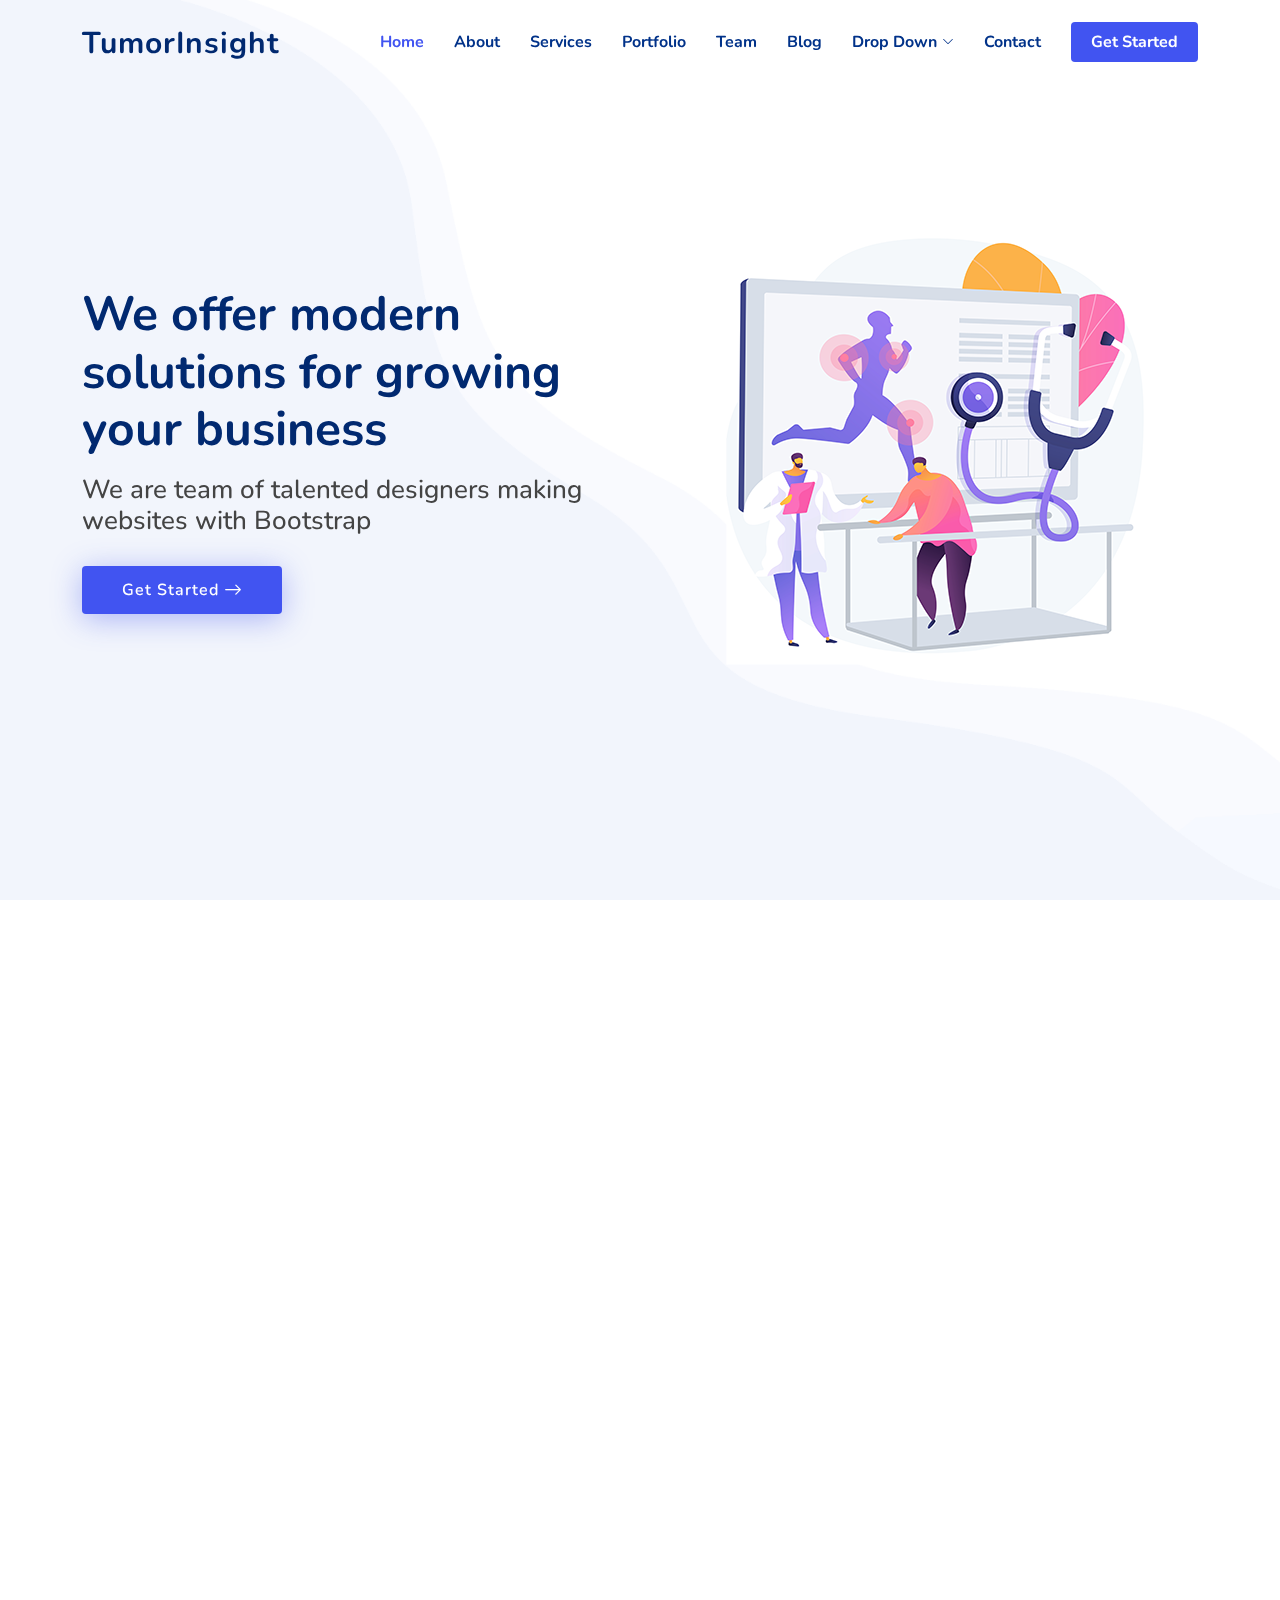
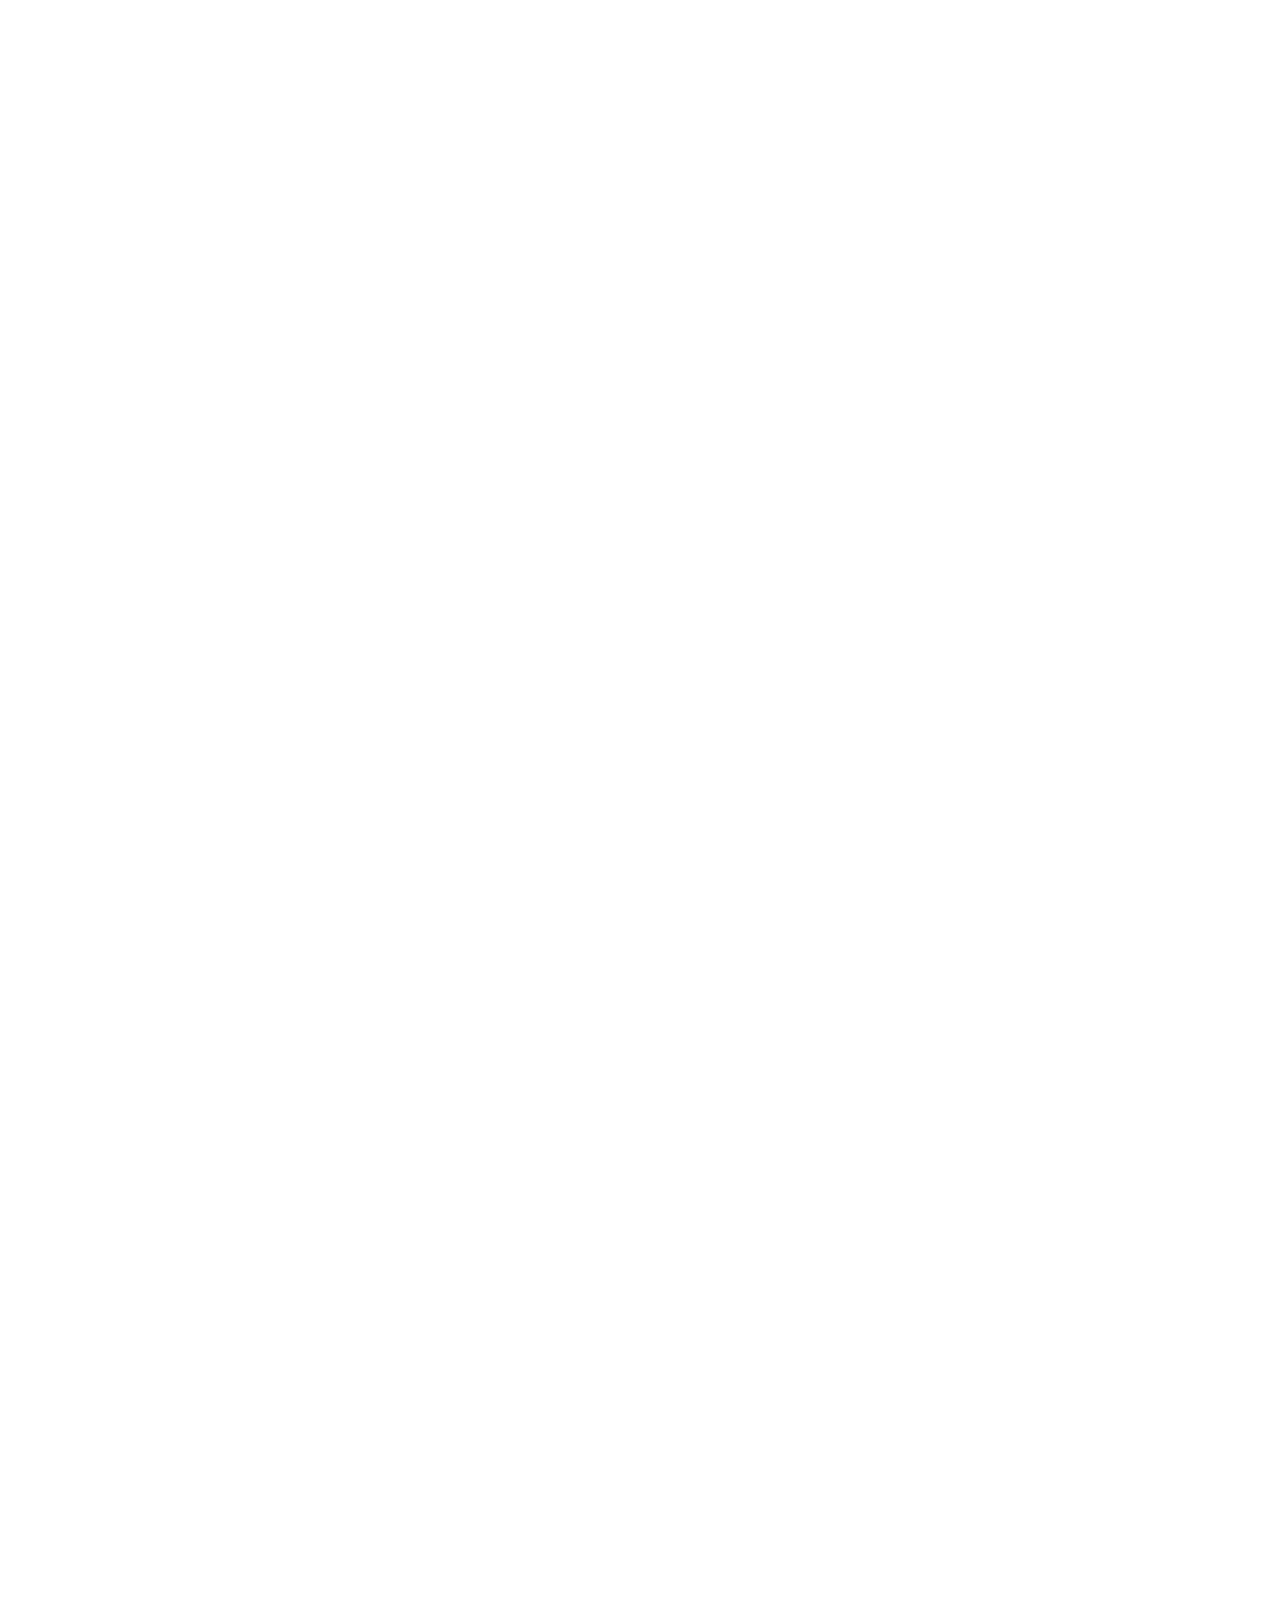
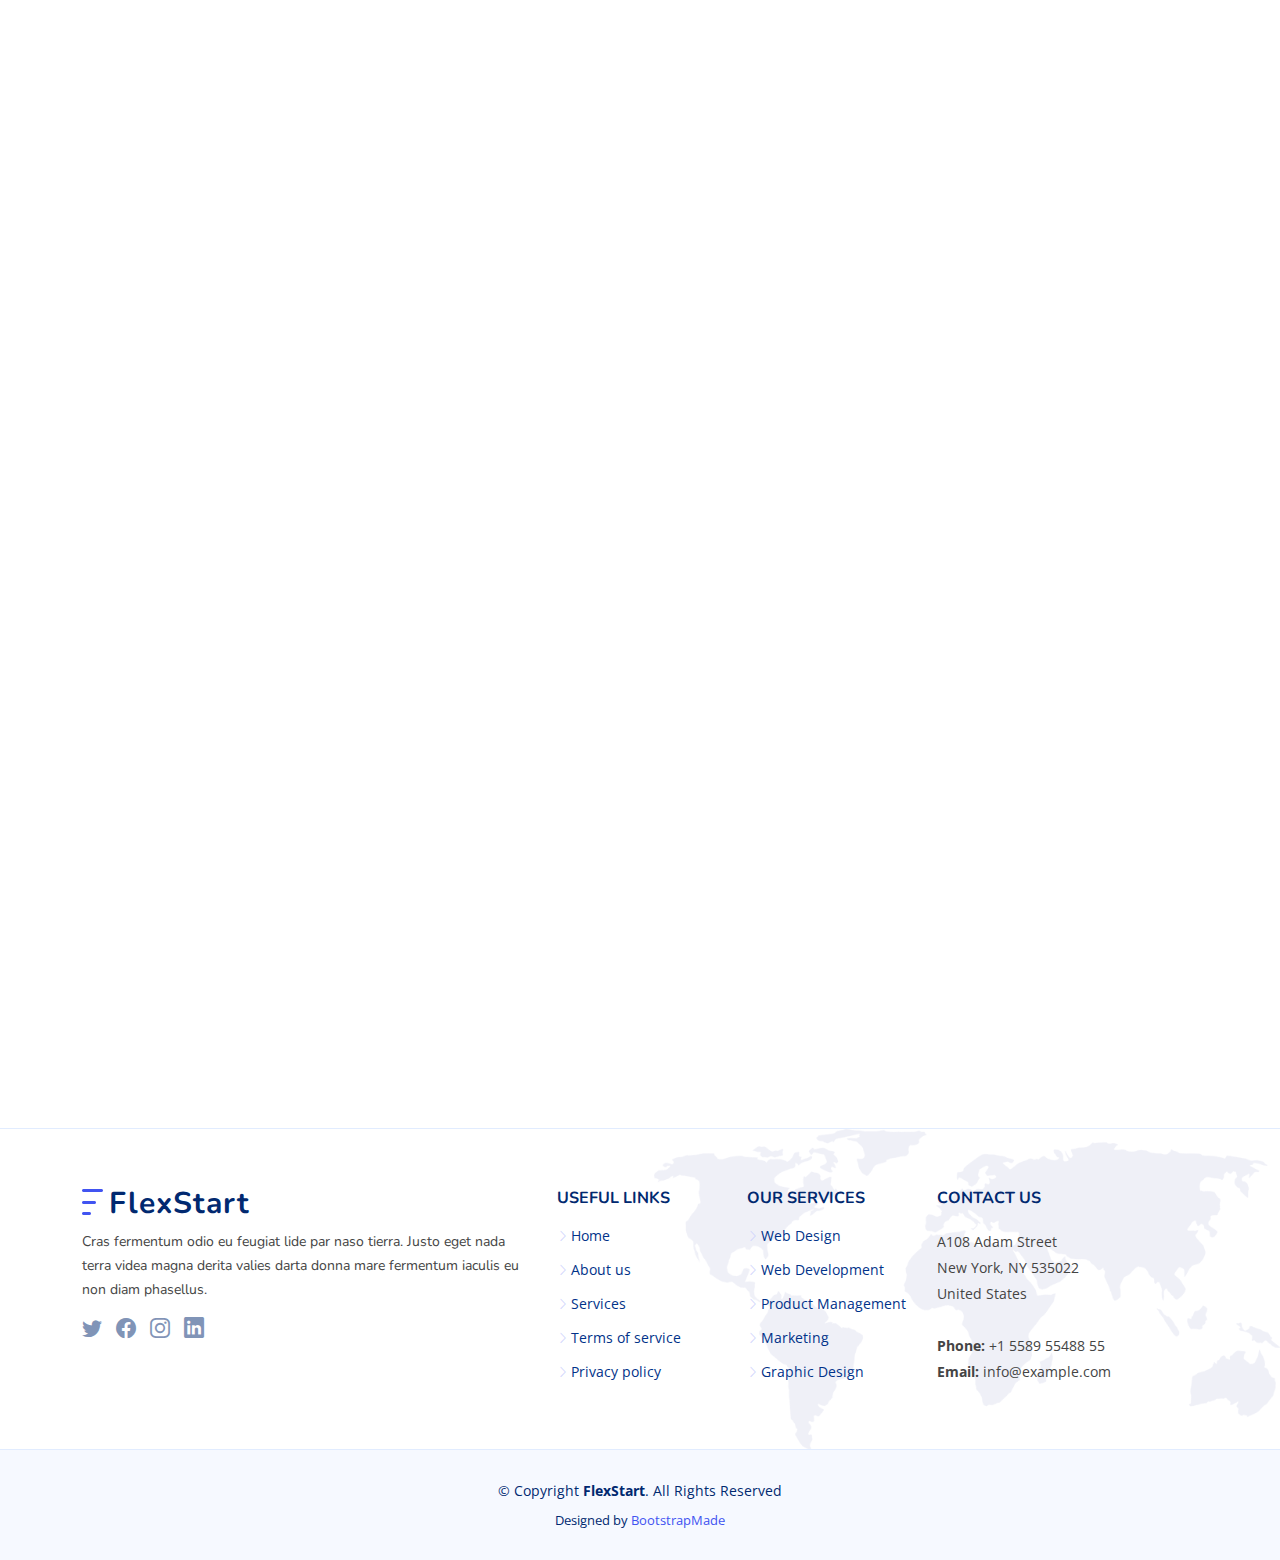
==== commit 4a443087: "Remove extra sections" ====
--- a/index.html
+++ b/index.html
@@ -5,7 +5,7 @@
   <meta charset="utf-8">
   <meta content="width=device-width, initial-scale=1.0" name="viewport">
 
-  <title>FlexStart Bootstrap Template - Index</title>
+  <title>TumorInsight</title>
   <meta content="" name="description">
 
   <meta content="" name="keywords">
@@ -43,8 +43,8 @@
     <div class="container-fluid container-xl d-flex align-items-center justify-content-between">
 
       <a href="index.html" class="logo d-flex align-items-center">
-        <img src="assets/img/logo.png" alt="">
-        <span>FlexStart</span>
+        <!-- <img src="assets/img/logo.png" alt=""> -->
+        <span>TumorInsight</span>
       </a>
 
       <nav id="navbar" class="navbar">
@@ -297,147 +297,6 @@
 
         </div> <!-- / row -->
 
-        <!-- Feature Tabs -->
-        <div class="row feture-tabs" data-aos="fade-up">
-          <div class="col-lg-6">
-            <h3>Neque officiis dolore maiores et exercitationem quae est seda lidera pat claero</h3>
-
-            <!-- Tabs -->
-            <ul class="nav nav-pills mb-3">
-              <li>
-                <a class="nav-link active" data-bs-toggle="pill" href="#tab1">Saepe fuga</a>
-              </li>
-              <li>
-                <a class="nav-link" data-bs-toggle="pill" href="#tab2">Voluptates</a>
-              </li>
-              <li>
-                <a class="nav-link" data-bs-toggle="pill" href="#tab3">Corrupti</a>
-              </li>
-            </ul><!-- End Tabs -->
-
-            <!-- Tab Content -->
-            <div class="tab-content">
-
-              <div class="tab-pane fade show active" id="tab1">
-                <p>Consequuntur inventore voluptates consequatur aut vel et. Eos doloribus expedita. Sapiente atque consequatur minima nihil quae aspernatur quo suscipit voluptatem.</p>
-                <div class="d-flex align-items-center mb-2">
-                  <i class="bi bi-check2"></i>
-                  <h4>Repudiandae rerum velit modi et officia quasi facilis</h4>
-                </div>
-                <p>Laborum omnis voluptates voluptas qui sit aliquam blanditiis. Sapiente minima commodi dolorum non eveniet magni quaerat nemo et.</p>
-                <div class="d-flex align-items-center mb-2">
-                  <i class="bi bi-check2"></i>
-                  <h4>Incidunt non veritatis illum ea ut nisi</h4>
-                </div>
-                <p>Non quod totam minus repellendus autem sint velit. Rerum debitis facere soluta tenetur. Iure molestiae assumenda sunt qui inventore eligendi voluptates nisi at. Dolorem quo tempora. Quia et perferendis.</p>
-              </div><!-- End Tab 1 Content -->
-
-              <div class="tab-pane fade show" id="tab2">
-                <p>Consequuntur inventore voluptates consequatur aut vel et. Eos doloribus expedita. Sapiente atque consequatur minima nihil quae aspernatur quo suscipit voluptatem.</p>
-                <div class="d-flex align-items-center mb-2">
-                  <i class="bi bi-check2"></i>
-                  <h4>Repudiandae rerum velit modi et officia quasi facilis</h4>
-                </div>
-                <p>Laborum omnis voluptates voluptas qui sit aliquam blanditiis. Sapiente minima commodi dolorum non eveniet magni quaerat nemo et.</p>
-                <div class="d-flex align-items-center mb-2">
-                  <i class="bi bi-check2"></i>
-                  <h4>Incidunt non veritatis illum ea ut nisi</h4>
-                </div>
-                <p>Non quod totam minus repellendus autem sint velit. Rerum debitis facere soluta tenetur. Iure molestiae assumenda sunt qui inventore eligendi voluptates nisi at. Dolorem quo tempora. Quia et perferendis.</p>
-              </div><!-- End Tab 2 Content -->
-
-              <div class="tab-pane fade show" id="tab3">
-                <p>Consequuntur inventore voluptates consequatur aut vel et. Eos doloribus expedita. Sapiente atque consequatur minima nihil quae aspernatur quo suscipit voluptatem.</p>
-                <div class="d-flex align-items-center mb-2">
-                  <i class="bi bi-check2"></i>
-                  <h4>Repudiandae rerum velit modi et officia quasi facilis</h4>
-                </div>
-                <p>Laborum omnis voluptates voluptas qui sit aliquam blanditiis. Sapiente minima commodi dolorum non eveniet magni quaerat nemo et.</p>
-                <div class="d-flex align-items-center mb-2">
-                  <i class="bi bi-check2"></i>
-                  <h4>Incidunt non veritatis illum ea ut nisi</h4>
-                </div>
-                <p>Non quod totam minus repellendus autem sint velit. Rerum debitis facere soluta tenetur. Iure molestiae assumenda sunt qui inventore eligendi voluptates nisi at. Dolorem quo tempora. Quia et perferendis.</p>
-              </div><!-- End Tab 3 Content -->
-
-            </div>
-
-          </div>
-
-          <div class="col-lg-6">
-            <img src="assets/img/features-2.png" class="img-fluid" alt="">
-          </div>
-
-        </div><!-- End Feature Tabs -->
-
-        <!-- Feature Icons -->
-        <div class="row feature-icons" data-aos="fade-up">
-          <h3>Ratione mollitia eos ab laudantium rerum beatae quo</h3>
-
-          <div class="row">
-
-            <div class="col-xl-4 text-center" data-aos="fade-right" data-aos-delay="100">
-              <img src="assets/img/features-3.png" class="img-fluid p-4" alt="">
-            </div>
-
-            <div class="col-xl-8 d-flex content">
-              <div class="row align-self-center gy-4">
-
-                <div class="col-md-6 icon-box" data-aos="fade-up">
-                  <i class="ri-line-chart-line"></i>
-                  <div>
-                    <h4>Corporis voluptates sit</h4>
-                    <p>Consequuntur sunt aut quasi enim aliquam quae harum pariatur laboris nisi ut aliquip</p>
-                  </div>
-                </div>
-
-                <div class="col-md-6 icon-box" data-aos="fade-up" data-aos-delay="100">
-                  <i class="ri-stack-line"></i>
-                  <div>
-                    <h4>Ullamco laboris nisi</h4>
-                    <p>Excepteur sint occaecat cupidatat non proident, sunt in culpa qui officia deserunt</p>
-                  </div>
-                </div>
-
-                <div class="col-md-6 icon-box" data-aos="fade-up" data-aos-delay="200">
-                  <i class="ri-brush-4-line"></i>
-                  <div>
-                    <h4>Labore consequatur</h4>
-                    <p>Aut suscipit aut cum nemo deleniti aut omnis. Doloribus ut maiores omnis facere</p>
-                  </div>
-                </div>
-
-                <div class="col-md-6 icon-box" data-aos="fade-up" data-aos-delay="300">
-                  <i class="ri-magic-line"></i>
-                  <div>
-                    <h4>Beatae veritatis</h4>
-                    <p>Expedita veritatis consequuntur nihil tempore laudantium vitae denat pacta</p>
-                  </div>
-                </div>
-
-                <div class="col-md-6 icon-box" data-aos="fade-up" data-aos-delay="400">
-                  <i class="ri-command-line"></i>
-                  <div>
-                    <h4>Molestiae dolor</h4>
-                    <p>Et fuga et deserunt et enim. Dolorem architecto ratione tensa raptor marte</p>
-                  </div>
-                </div>
-
-                <div class="col-md-6 icon-box" data-aos="fade-up" data-aos-delay="500">
-                  <i class="ri-radar-line"></i>
-                  <div>
-                    <h4>Explicabo consectetur</h4>
-                    <p>Est autem dicta beatae suscipit. Sint veritatis et sit quasi ab aut inventore</p>
-                  </div>
-                </div>
-
-              </div>
-            </div>
-
-          </div>
-
-        </div><!-- End Feature Icons -->
-
       </div>
 
     </section><!-- End Features Section -->
@@ -481,486 +340,11 @@
             </div>
           </div>
 
-          <div class="col-lg-4 col-md-6" data-aos="fade-up" data-aos-delay="500">
-            <div class="service-box red">
-              <i class="ri-discuss-line icon"></i>
-              <h3>Asperiores Commodi</h3>
-              <p>Non et temporibus minus omnis sed dolor esse consequatur. Cupiditate sed error ea fuga sit provident adipisci neque.</p>
-              <a href="#" class="read-more"><span>Read More</span> <i class="bi bi-arrow-right"></i></a>
-            </div>
-          </div>
-
-          <div class="col-lg-4 col-md-6" data-aos="fade-up" data-aos-delay="600">
-            <div class="service-box purple">
-              <i class="ri-discuss-line icon"></i>
-              <h3>Velit Doloremque.</h3>
-              <p>Cumque et suscipit saepe. Est maiores autem enim facilis ut aut ipsam corporis aut. Sed animi at autem alias eius labore.</p>
-              <a href="#" class="read-more"><span>Read More</span> <i class="bi bi-arrow-right"></i></a>
-            </div>
-          </div>
-
-          <div class="col-lg-4 col-md-6" data-aos="fade-up" data-aos-delay="700">
-            <div class="service-box pink">
-              <i class="ri-discuss-line icon"></i>
-              <h3>Dolori Architecto</h3>
-              <p>Hic molestias ea quibusdam eos. Fugiat enim doloremque aut neque non et debitis iure. Corrupti recusandae ducimus enim.</p>
-              <a href="#" class="read-more"><span>Read More</span> <i class="bi bi-arrow-right"></i></a>
-            </div>
-          </div>
-
         </div>
 
       </div>
 
     </section><!-- End Services Section -->
-
-    <!-- ======= Pricing Section ======= -->
-    <section id="pricing" class="pricing">
-
-      <div class="container" data-aos="fade-up">
-
-        <header class="section-header">
-          <h2>Pricing</h2>
-          <p>Check our Pricing</p>
-        </header>
-
-        <div class="row gy-4" data-aos="fade-left">
-
-          <div class="col-lg-3 col-md-6" data-aos="zoom-in" data-aos-delay="100">
-            <div class="box">
-              <h3 style="color: #07d5c0;">Free Plan</h3>
-              <div class="price"><sup>$</sup>0<span> / mo</span></div>
-              <img src="assets/img/pricing-free.png" class="img-fluid" alt="">
-              <ul>
-                <li>Aida dere</li>
-                <li>Nec feugiat nisl</li>
-                <li>Nulla at volutpat dola</li>
-                <li class="na">Pharetra massa</li>
-                <li class="na">Massa ultricies mi</li>
-              </ul>
-              <a href="#" class="btn-buy">Buy Now</a>
-            </div>
-          </div>
-
-          <div class="col-lg-3 col-md-6" data-aos="zoom-in" data-aos-delay="200">
-            <div class="box">
-              <span class="featured">Featured</span>
-              <h3 style="color: #65c600;">Starter Plan</h3>
-              <div class="price"><sup>$</sup>19<span> / mo</span></div>
-              <img src="assets/img/pricing-starter.png" class="img-fluid" alt="">
-              <ul>
-                <li>Aida dere</li>
-                <li>Nec feugiat nisl</li>
-                <li>Nulla at volutpat dola</li>
-                <li>Pharetra massa</li>
-                <li class="na">Massa ultricies mi</li>
-              </ul>
-              <a href="#" class="btn-buy">Buy Now</a>
-            </div>
-          </div>
-
-          <div class="col-lg-3 col-md-6" data-aos="zoom-in" data-aos-delay="300">
-            <div class="box">
-              <h3 style="color: #ff901c;">Business Plan</h3>
-              <div class="price"><sup>$</sup>29<span> / mo</span></div>
-              <img src="assets/img/pricing-business.png" class="img-fluid" alt="">
-              <ul>
-                <li>Aida dere</li>
-                <li>Nec feugiat nisl</li>
-                <li>Nulla at volutpat dola</li>
-                <li>Pharetra massa</li>
-                <li>Massa ultricies mi</li>
-              </ul>
-              <a href="#" class="btn-buy">Buy Now</a>
-            </div>
-          </div>
-
-          <div class="col-lg-3 col-md-6" data-aos="zoom-in" data-aos-delay="400">
-            <div class="box">
-              <h3 style="color: #ff0071;">Ultimate Plan</h3>
-              <div class="price"><sup>$</sup>49<span> / mo</span></div>
-              <img src="assets/img/pricing-ultimate.png" class="img-fluid" alt="">
-              <ul>
-                <li>Aida dere</li>
-                <li>Nec feugiat nisl</li>
-                <li>Nulla at volutpat dola</li>
-                <li>Pharetra massa</li>
-                <li>Massa ultricies mi</li>
-              </ul>
-              <a href="#" class="btn-buy">Buy Now</a>
-            </div>
-          </div>
-
-        </div>
-
-      </div>
-
-    </section><!-- End Pricing Section -->
-
-    <!-- ======= F.A.Q Section ======= -->
-    <section id="faq" class="faq">
-
-      <div class="container" data-aos="fade-up">
-
-        <header class="section-header">
-          <h2>F.A.Q</h2>
-          <p>Frequently Asked Questions</p>
-        </header>
-
-        <div class="row">
-          <div class="col-lg-6">
-            <!-- F.A.Q List 1-->
-            <div class="accordion accordion-flush" id="faqlist1">
-              <div class="accordion-item">
-                <h2 class="accordion-header">
-                  <button class="accordion-button collapsed" type="button" data-bs-toggle="collapse" data-bs-target="#faq-content-1">
-                    Non consectetur a erat nam at lectus urna duis?
-                  </button>
-                </h2>
-                <div id="faq-content-1" class="accordion-collapse collapse" data-bs-parent="#faqlist1">
-                  <div class="accordion-body">
-                    Feugiat pretium nibh ipsum consequat. Tempus iaculis urna id volutpat lacus laoreet non curabitur gravida. Venenatis lectus magna fringilla urna porttitor rhoncus dolor purus non.
-                  </div>
-                </div>
-              </div>
-
-              <div class="accordion-item">
-                <h2 class="accordion-header">
-                  <button class="accordion-button collapsed" type="button" data-bs-toggle="collapse" data-bs-target="#faq-content-2">
-                    Feugiat scelerisque varius morbi enim nunc faucibus a pellentesque?
-                  </button>
-                </h2>
-                <div id="faq-content-2" class="accordion-collapse collapse" data-bs-parent="#faqlist1">
-                  <div class="accordion-body">
-                    Dolor sit amet consectetur adipiscing elit pellentesque habitant morbi. Id interdum velit laoreet id donec ultrices. Fringilla phasellus faucibus scelerisque eleifend donec pretium. Est pellentesque elit ullamcorper dignissim. Mauris ultrices eros in cursus turpis massa tincidunt dui.
-                  </div>
-                </div>
-              </div>
-
-              <div class="accordion-item">
-                <h2 class="accordion-header">
-                  <button class="accordion-button collapsed" type="button" data-bs-toggle="collapse" data-bs-target="#faq-content-3">
-                    Dolor sit amet consectetur adipiscing elit pellentesque habitant morbi?
-                  </button>
-                </h2>
-                <div id="faq-content-3" class="accordion-collapse collapse" data-bs-parent="#faqlist1">
-                  <div class="accordion-body">
-                    Eleifend mi in nulla posuere sollicitudin aliquam ultrices sagittis orci. Faucibus pulvinar elementum integer enim. Sem nulla pharetra diam sit amet nisl suscipit. Rutrum tellus pellentesque eu tincidunt. Lectus urna duis convallis convallis tellus. Urna molestie at elementum eu facilisis sed odio morbi quis
-                  </div>
-                </div>
-              </div>
-
-            </div>
-          </div>
-
-          <div class="col-lg-6">
-
-            <!-- F.A.Q List 2-->
-            <div class="accordion accordion-flush" id="faqlist2">
-
-              <div class="accordion-item">
-                <h2 class="accordion-header">
-                  <button class="accordion-button collapsed" type="button" data-bs-toggle="collapse" data-bs-target="#faq2-content-1">
-                    Ac odio tempor orci dapibus. Aliquam eleifend mi in nulla?
-                  </button>
-                </h2>
-                <div id="faq2-content-1" class="accordion-collapse collapse" data-bs-parent="#faqlist2">
-                  <div class="accordion-body">
-                    Dolor sit amet consectetur adipiscing elit pellentesque habitant morbi. Id interdum velit laoreet id donec ultrices. Fringilla phasellus faucibus scelerisque eleifend donec pretium. Est pellentesque elit ullamcorper dignissim. Mauris ultrices eros in cursus turpis massa tincidunt dui.
-                  </div>
-                </div>
-              </div>
-
-              <div class="accordion-item">
-                <h2 class="accordion-header">
-                  <button class="accordion-button collapsed" type="button" data-bs-toggle="collapse" data-bs-target="#faq2-content-2">
-                    Tempus quam pellentesque nec nam aliquam sem et tortor consequat?
-                  </button>
-                </h2>
-                <div id="faq2-content-2" class="accordion-collapse collapse" data-bs-parent="#faqlist2">
-                  <div class="accordion-body">
-                    Molestie a iaculis at erat pellentesque adipiscing commodo. Dignissim suspendisse in est ante in. Nunc vel risus commodo viverra maecenas accumsan. Sit amet nisl suscipit adipiscing bibendum est. Purus gravida quis blandit turpis cursus in
-                  </div>
-                </div>
-              </div>
-
-              <div class="accordion-item">
-                <h2 class="accordion-header">
-                  <button class="accordion-button collapsed" type="button" data-bs-toggle="collapse" data-bs-target="#faq2-content-3">
-                    Varius vel pharetra vel turpis nunc eget lorem dolor?
-                  </button>
-                </h2>
-                <div id="faq2-content-3" class="accordion-collapse collapse" data-bs-parent="#faqlist2">
-                  <div class="accordion-body">
-                    Laoreet sit amet cursus sit amet dictum sit amet justo. Mauris vitae ultricies leo integer malesuada nunc vel. Tincidunt eget nullam non nisi est sit amet. Turpis nunc eget lorem dolor sed. Ut venenatis tellus in metus vulputate eu scelerisque. Pellentesque diam volutpat commodo sed egestas egestas fringilla phasellus faucibus. Nibh tellus molestie nunc non blandit massa enim nec.
-                  </div>
-                </div>
-              </div>
-
-            </div>
-          </div>
-
-        </div>
-
-      </div>
-
-    </section><!-- End F.A.Q Section -->
-
-    <!-- ======= Portfolio Section ======= -->
-    <section id="portfolio" class="portfolio">
-
-      <div class="container" data-aos="fade-up">
-
-        <header class="section-header">
-          <h2>Portfolio</h2>
-          <p>Check our latest work</p>
-        </header>
-
-        <div class="row" data-aos="fade-up" data-aos-delay="100">
-          <div class="col-lg-12 d-flex justify-content-center">
-            <ul id="portfolio-flters">
-              <li data-filter="*" class="filter-active">All</li>
-              <li data-filter=".filter-app">App</li>
-              <li data-filter=".filter-card">Card</li>
-              <li data-filter=".filter-web">Web</li>
-            </ul>
-          </div>
-        </div>
-
-        <div class="row gy-4 portfolio-container" data-aos="fade-up" data-aos-delay="200">
-
-          <div class="col-lg-4 col-md-6 portfolio-item filter-app">
-            <div class="portfolio-wrap">
-              <img src="assets/img/portfolio/portfolio-1.jpg" class="img-fluid" alt="">
-              <div class="portfolio-info">
-                <h4>App 1</h4>
-                <p>App</p>
-                <div class="portfolio-links">
-                  <a href="assets/img/portfolio/portfolio-1.jpg" data-gallery="portfolioGallery" class="portfokio-lightbox" title="App 1"><i class="bi bi-plus"></i></a>
-                  <a href="portfolio-details.html" title="More Details"><i class="bi bi-link"></i></a>
-                </div>
-              </div>
-            </div>
-          </div>
-
-          <div class="col-lg-4 col-md-6 portfolio-item filter-web">
-            <div class="portfolio-wrap">
-              <img src="assets/img/portfolio/portfolio-2.jpg" class="img-fluid" alt="">
-              <div class="portfolio-info">
-                <h4>Web 3</h4>
-                <p>Web</p>
-                <div class="portfolio-links">
-                  <a href="assets/img/portfolio/portfolio-2.jpg" data-gallery="portfolioGallery" class="portfokio-lightbox" title="Web 3"><i class="bi bi-plus"></i></a>
-                  <a href="portfolio-details.html" title="More Details"><i class="bi bi-link"></i></a>
-                </div>
-              </div>
-            </div>
-          </div>
-
-          <div class="col-lg-4 col-md-6 portfolio-item filter-app">
-            <div class="portfolio-wrap">
-              <img src="assets/img/portfolio/portfolio-3.jpg" class="img-fluid" alt="">
-              <div class="portfolio-info">
-                <h4>App 2</h4>
-                <p>App</p>
-                <div class="portfolio-links">
-                  <a href="assets/img/portfolio/portfolio-3.jpg" data-gallery="portfolioGallery" class="portfokio-lightbox" title="App 2"><i class="bi bi-plus"></i></a>
-                  <a href="portfolio-details.html" title="More Details"><i class="bi bi-link"></i></a>
-                </div>
-              </div>
-            </div>
-          </div>
-
-          <div class="col-lg-4 col-md-6 portfolio-item filter-card">
-            <div class="portfolio-wrap">
-              <img src="assets/img/portfolio/portfolio-4.jpg" class="img-fluid" alt="">
-              <div class="portfolio-info">
-                <h4>Card 2</h4>
-                <p>Card</p>
-                <div class="portfolio-links">
-                  <a href="assets/img/portfolio/portfolio-4.jpg" data-gallery="portfolioGallery" class="portfokio-lightbox" title="Card 2"><i class="bi bi-plus"></i></a>
-                  <a href="portfolio-details.html" title="More Details"><i class="bi bi-link"></i></a>
-                </div>
-              </div>
-            </div>
-          </div>
-
-          <div class="col-lg-4 col-md-6 portfolio-item filter-web">
-            <div class="portfolio-wrap">
-              <img src="assets/img/portfolio/portfolio-5.jpg" class="img-fluid" alt="">
-              <div class="portfolio-info">
-                <h4>Web 2</h4>
-                <p>Web</p>
-                <div class="portfolio-links">
-                  <a href="assets/img/portfolio/portfolio-5.jpg" data-gallery="portfolioGallery" class="portfokio-lightbox" title="Web 2"><i class="bi bi-plus"></i></a>
-                  <a href="portfolio-details.html" title="More Details"><i class="bi bi-link"></i></a>
-                </div>
-              </div>
-            </div>
-          </div>
-
-          <div class="col-lg-4 col-md-6 portfolio-item filter-app">
-            <div class="portfolio-wrap">
-              <img src="assets/img/portfolio/portfolio-6.jpg" class="img-fluid" alt="">
-              <div class="portfolio-info">
-                <h4>App 3</h4>
-                <p>App</p>
-                <div class="portfolio-links">
-                  <a href="assets/img/portfolio/portfolio-6.jpg" data-gallery="portfolioGallery" class="portfokio-lightbox" title="App 3"><i class="bi bi-plus"></i></a>
-                  <a href="portfolio-details.html" title="More Details"><i class="bi bi-link"></i></a>
-                </div>
-              </div>
-            </div>
-          </div>
-
-          <div class="col-lg-4 col-md-6 portfolio-item filter-card">
-            <div class="portfolio-wrap">
-              <img src="assets/img/portfolio/portfolio-7.jpg" class="img-fluid" alt="">
-              <div class="portfolio-info">
-                <h4>Card 1</h4>
-                <p>Card</p>
-                <div class="portfolio-links">
-                  <a href="assets/img/portfolio/portfolio-7.jpg" data-gallery="portfolioGallery" class="portfokio-lightbox" title="Card 1"><i class="bi bi-plus"></i></a>
-                  <a href="portfolio-details.html" title="More Details"><i class="bi bi-link"></i></a>
-                </div>
-              </div>
-            </div>
-          </div>
-
-          <div class="col-lg-4 col-md-6 portfolio-item filter-card">
-            <div class="portfolio-wrap">
-              <img src="assets/img/portfolio/portfolio-8.jpg" class="img-fluid" alt="">
-              <div class="portfolio-info">
-                <h4>Card 3</h4>
-                <p>Card</p>
-                <div class="portfolio-links">
-                  <a href="assets/img/portfolio/portfolio-8.jpg" data-gallery="portfolioGallery" class="portfokio-lightbox" title="Card 3"><i class="bi bi-plus"></i></a>
-                  <a href="portfolio-details.html" title="More Details"><i class="bi bi-link"></i></a>
-                </div>
-              </div>
-            </div>
-          </div>
-
-          <div class="col-lg-4 col-md-6 portfolio-item filter-web">
-            <div class="portfolio-wrap">
-              <img src="assets/img/portfolio/portfolio-9.jpg" class="img-fluid" alt="">
-              <div class="portfolio-info">
-                <h4>Web 3</h4>
-                <p>Web</p>
-                <div class="portfolio-links">
-                  <a href="assets/img/portfolio/portfolio-9.jpg" data-gallery="portfolioGallery" class="portfokio-lightbox" title="Web 3"><i class="bi bi-plus"></i></a>
-                  <a href="portfolio-details.html" title="More Details"><i class="bi bi-link"></i></a>
-                </div>
-              </div>
-            </div>
-          </div>
-
-        </div>
-
-      </div>
-
-    </section><!-- End Portfolio Section -->
-
-    <!-- ======= Testimonials Section ======= -->
-    <section id="testimonials" class="testimonials">
-
-      <div class="container" data-aos="fade-up">
-
-        <header class="section-header">
-          <h2>Testimonials</h2>
-          <p>What they are saying about us</p>
-        </header>
-
-        <div class="testimonials-slider swiper-container" data-aos="fade-up" data-aos-delay="200">
-          <div class="swiper-wrapper">
-
-            <div class="swiper-slide">
-              <div class="testimonial-item">
-                <div class="stars">
-                  <i class="bi bi-star-fill"></i><i class="bi bi-star-fill"></i><i class="bi bi-star-fill"></i><i class="bi bi-star-fill"></i><i class="bi bi-star-fill"></i>
-                </div>
-                <p>
-                  Proin iaculis purus consequat sem cure digni ssim donec porttitora entum suscipit rhoncus. Accusantium quam, ultricies eget id, aliquam eget nibh et. Maecen aliquam, risus at semper.
-                </p>
-                <div class="profile mt-auto">
-                  <img src="assets/img/testimonials/testimonials-1.jpg" class="testimonial-img" alt="">
-                  <h3>Saul Goodman</h3>
-                  <h4>Ceo &amp; Founder</h4>
-                </div>
-              </div>
-            </div><!-- End testimonial item -->
-
-            <div class="swiper-slide">
-              <div class="testimonial-item">
-                <div class="stars">
-                  <i class="bi bi-star-fill"></i><i class="bi bi-star-fill"></i><i class="bi bi-star-fill"></i><i class="bi bi-star-fill"></i><i class="bi bi-star-fill"></i>
-                </div>
-                <p>
-                  Export tempor illum tamen malis malis eram quae irure esse labore quem cillum quid cillum eram malis quorum velit fore eram velit sunt aliqua noster fugiat irure amet legam anim culpa.
-                </p>
-                <div class="profile mt-auto">
-                  <img src="assets/img/testimonials/testimonials-2.jpg" class="testimonial-img" alt="">
-                  <h3>Sara Wilsson</h3>
-                  <h4>Designer</h4>
-                </div>
-              </div>
-            </div><!-- End testimonial item -->
-
-            <div class="swiper-slide">
-              <div class="testimonial-item">
-                <div class="stars">
-                  <i class="bi bi-star-fill"></i><i class="bi bi-star-fill"></i><i class="bi bi-star-fill"></i><i class="bi bi-star-fill"></i><i class="bi bi-star-fill"></i>
-                </div>
-                <p>
-                  Enim nisi quem export duis labore cillum quae magna enim sint quorum nulla quem veniam duis minim tempor labore quem eram duis noster aute amet eram fore quis sint minim.
-                </p>
-                <div class="profile mt-auto">
-                  <img src="assets/img/testimonials/testimonials-3.jpg" class="testimonial-img" alt="">
-                  <h3>Jena Karlis</h3>
-                  <h4>Store Owner</h4>
-                </div>
-              </div>
-            </div><!-- End testimonial item -->
-
-            <div class="swiper-slide">
-              <div class="testimonial-item">
-                <div class="stars">
-                  <i class="bi bi-star-fill"></i><i class="bi bi-star-fill"></i><i class="bi bi-star-fill"></i><i class="bi bi-star-fill"></i><i class="bi bi-star-fill"></i>
-                </div>
-                <p>
-                  Fugiat enim eram quae cillum dolore dolor amet nulla culpa multos export minim fugiat minim velit minim dolor enim duis veniam ipsum anim magna sunt elit fore quem dolore labore illum veniam.
-                </p>
-                <div class="profile mt-auto">
-                  <img src="assets/img/testimonials/testimonials-4.jpg" class="testimonial-img" alt="">
-                  <h3>Matt Brandon</h3>
-                  <h4>Freelancer</h4>
-                </div>
-              </div>
-            </div><!-- End testimonial item -->
-
-            <div class="swiper-slide">
-              <div class="testimonial-item">
-                <div class="stars">
-                  <i class="bi bi-star-fill"></i><i class="bi bi-star-fill"></i><i class="bi bi-star-fill"></i><i class="bi bi-star-fill"></i><i class="bi bi-star-fill"></i>
-                </div>
-                <p>
-                  Quis quorum aliqua sint quem legam fore sunt eram irure aliqua veniam tempor noster veniam enim culpa labore duis sunt culpa nulla illum cillum fugiat legam esse veniam culpa fore nisi cillum quid.
-                </p>
-                <div class="profile mt-auto">
-                  <img src="assets/img/testimonials/testimonials-5.jpg" class="testimonial-img" alt="">
-                  <h3>John Larson</h3>
-                  <h4>Entrepreneur</h4>
-                </div>
-              </div>
-            </div><!-- End testimonial item -->
-
-          </div>
-          <div class="swiper-pagination"></div>
-        </div>
-
-      </div>
-
-    </section><!-- End Testimonials Section -->
 
     <!-- ======= Team Section ======= -->
     <section id="team" class="team">
@@ -1031,210 +415,16 @@
             </div>
           </div>
 
-          <div class="col-lg-3 col-md-6 d-flex align-items-stretch" data-aos="fade-up" data-aos-delay="400">
-            <div class="member">
-              <div class="member-img">
-                <img src="assets/img/team/team-4.jpg" class="img-fluid" alt="">
-                <div class="social">
-                  <a href=""><i class="bi bi-twitter"></i></a>
-                  <a href=""><i class="bi bi-facebook"></i></a>
-                  <a href=""><i class="bi bi-instagram"></i></a>
-                  <a href=""><i class="bi bi-linkedin"></i></a>
-                </div>
-              </div>
-              <div class="member-info">
-                <h4>Amanda Jepson</h4>
-                <span>Accountant</span>
-                <p>Rerum voluptate non adipisci animi distinctio et deserunt amet voluptas. Quia aut aliquid doloremque ut possimus ipsum officia.</p>
-              </div>
-            </div>
-          </div>
-
         </div>
 
       </div>
 
     </section><!-- End Team Section -->
-
-    <!-- ======= Clients Section ======= -->
-    <section id="clients" class="clients">
-
-      <div class="container" data-aos="fade-up">
-
-        <header class="section-header">
-          <h2>Our Clients</h2>
-          <p>Temporibus omnis officia</p>
-        </header>
-
-        <div class="clients-slider swiper-container">
-          <div class="swiper-wrapper align-items-center">
-            <div class="swiper-slide"><img src="assets/img/clients/client-1.png" class="img-fluid" alt=""></div>
-            <div class="swiper-slide"><img src="assets/img/clients/client-2.png" class="img-fluid" alt=""></div>
-            <div class="swiper-slide"><img src="assets/img/clients/client-3.png" class="img-fluid" alt=""></div>
-            <div class="swiper-slide"><img src="assets/img/clients/client-4.png" class="img-fluid" alt=""></div>
-            <div class="swiper-slide"><img src="assets/img/clients/client-5.png" class="img-fluid" alt=""></div>
-            <div class="swiper-slide"><img src="assets/img/clients/client-6.png" class="img-fluid" alt=""></div>
-            <div class="swiper-slide"><img src="assets/img/clients/client-7.png" class="img-fluid" alt=""></div>
-            <div class="swiper-slide"><img src="assets/img/clients/client-8.png" class="img-fluid" alt=""></div>
-          </div>
-          <div class="swiper-pagination"></div>
-        </div>
-      </div>
-
-    </section><!-- End Clients Section -->
-
-    <!-- ======= Recent Blog Posts Section ======= -->
-    <section id="recent-blog-posts" class="recent-blog-posts">
-
-      <div class="container" data-aos="fade-up">
-
-        <header class="section-header">
-          <h2>Blog</h2>
-          <p>Recent posts form our Blog</p>
-        </header>
-
-        <div class="row">
-
-          <div class="col-lg-4">
-            <div class="post-box">
-              <div class="post-img"><img src="assets/img/blog/blog-1.jpg" class="img-fluid" alt=""></div>
-              <span class="post-date">Tue, September 15</span>
-              <h3 class="post-title">Eum ad dolor et. Autem aut fugiat debitis voluptatem consequuntur sit</h3>
-              <a href="blog-singe.html" class="readmore stretched-link mt-auto"><span>Read More</span><i class="bi bi-arrow-right"></i></a>
-            </div>
-          </div>
-
-          <div class="col-lg-4">
-            <div class="post-box">
-              <div class="post-img"><img src="assets/img/blog/blog-2.jpg" class="img-fluid" alt=""></div>
-              <span class="post-date">Fri, August 28</span>
-              <h3 class="post-title">Et repellendus molestiae qui est sed omnis voluptates magnam</h3>
-              <a href="blog-singe.html" class="readmore stretched-link mt-auto"><span>Read More</span><i class="bi bi-arrow-right"></i></a>
-            </div>
-          </div>
-
-          <div class="col-lg-4">
-            <div class="post-box">
-              <div class="post-img"><img src="assets/img/blog/blog-3.jpg" class="img-fluid" alt=""></div>
-              <span class="post-date">Mon, July 11</span>
-              <h3 class="post-title">Quia assumenda est et veritatis aut quae</h3>
-              <a href="blog-singe.html" class="readmore stretched-link mt-auto"><span>Read More</span><i class="bi bi-arrow-right"></i></a>
-            </div>
-          </div>
-
-        </div>
-
-      </div>
-
-    </section><!-- End Recent Blog Posts Section -->
-
-    <!-- ======= Contact Section ======= -->
-    <section id="contact" class="contact">
-
-      <div class="container" data-aos="fade-up">
-
-        <header class="section-header">
-          <h2>Contact</h2>
-          <p>Contact Us</p>
-        </header>
-
-        <div class="row gy-4">
-
-          <div class="col-lg-6">
-
-            <div class="row gy-4">
-              <div class="col-md-6">
-                <div class="info-box">
-                  <i class="bi bi-geo-alt"></i>
-                  <h3>Address</h3>
-                  <p>A108 Adam Street,<br>New York, NY 535022</p>
-                </div>
-              </div>
-              <div class="col-md-6">
-                <div class="info-box">
-                  <i class="bi bi-telephone"></i>
-                  <h3>Call Us</h3>
-                  <p>+1 5589 55488 55<br>+1 6678 254445 41</p>
-                </div>
-              </div>
-              <div class="col-md-6">
-                <div class="info-box">
-                  <i class="bi bi-envelope"></i>
-                  <h3>Email Us</h3>
-                  <p>info@example.com<br>contact@example.com</p>
-                </div>
-              </div>
-              <div class="col-md-6">
-                <div class="info-box">
-                  <i class="bi bi-clock"></i>
-                  <h3>Open Hours</h3>
-                  <p>Monday - Friday<br>9:00AM - 05:00PM</p>
-                </div>
-              </div>
-            </div>
-
-          </div>
-
-          <div class="col-lg-6">
-            <form action="forms/contact.php" method="post" class="php-email-form">
-              <div class="row gy-4">
-
-                <div class="col-md-6">
-                  <input type="text" name="name" class="form-control" placeholder="Your Name" required>
-                </div>
-
-                <div class="col-md-6 ">
-                  <input type="email" class="form-control" name="email" placeholder="Your Email" required>
-                </div>
-
-                <div class="col-md-12">
-                  <input type="text" class="form-control" name="subject" placeholder="Subject" required>
-                </div>
-
-                <div class="col-md-12">
-                  <textarea class="form-control" name="message" rows="6" placeholder="Message" required></textarea>
-                </div>
-
-                <div class="col-md-12 text-center">
-                  <div class="loading">Loading</div>
-                  <div class="error-message"></div>
-                  <div class="sent-message">Your message has been sent. Thank you!</div>
-
-                  <button type="submit">Send Message</button>
-                </div>
-
-              </div>
-            </form>
-
-          </div>
-
-        </div>
-
-      </div>
-
-    </section><!-- End Contact Section -->
 
   </main><!-- End #main -->
 
   <!-- ======= Footer ======= -->
   <footer id="footer" class="footer">
-
-    <div class="footer-newsletter">
-      <div class="container">
-        <div class="row justify-content-center">
-          <div class="col-lg-12 text-center">
-            <h4>Our Newsletter</h4>
-            <p>Tamen quem nulla quae legam multos aute sint culpa legam noster magna</p>
-          </div>
-          <div class="col-lg-6">
-            <form action="" method="post">
-              <input type="email" name="email"><input type="submit" value="Subscribe">
-            </form>
-          </div>
-        </div>
-      </div>
-    </div>
-
     <div class="footer-top">
       <div class="container">
         <div class="row gy-4">
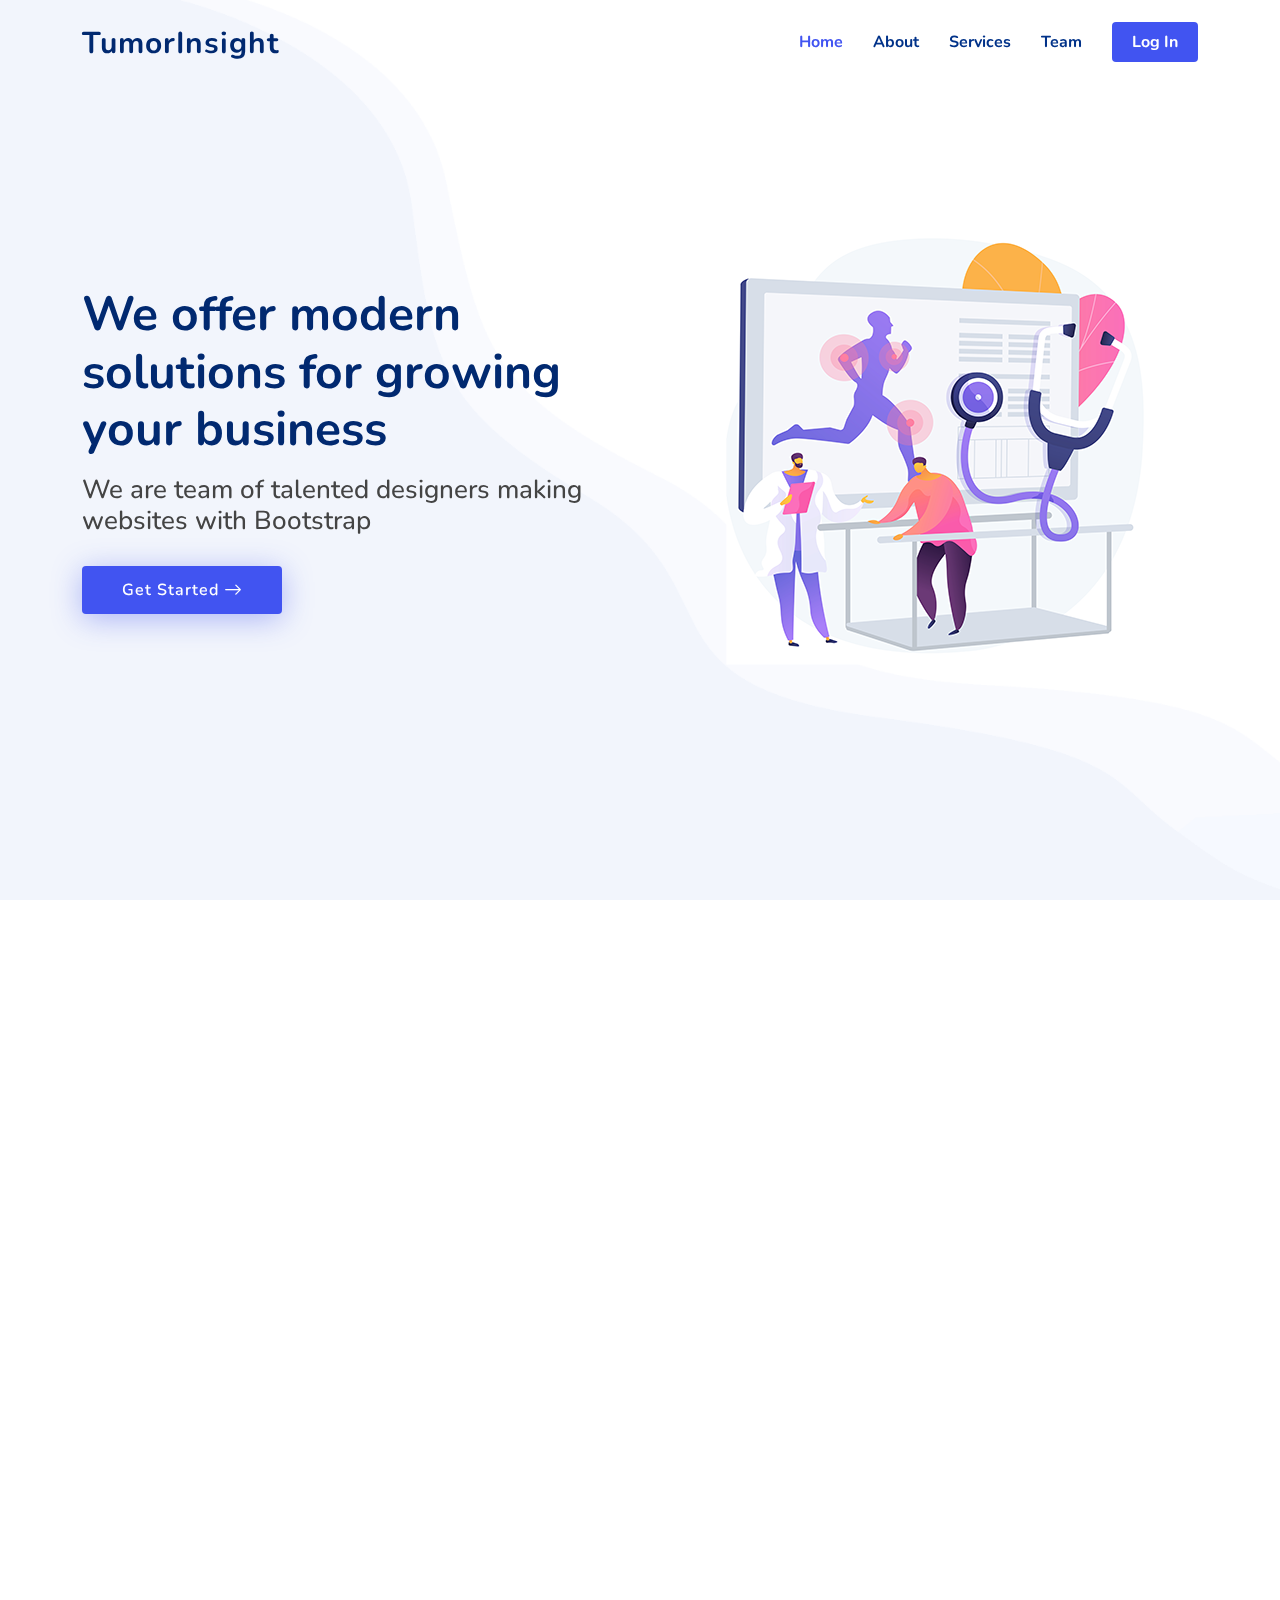
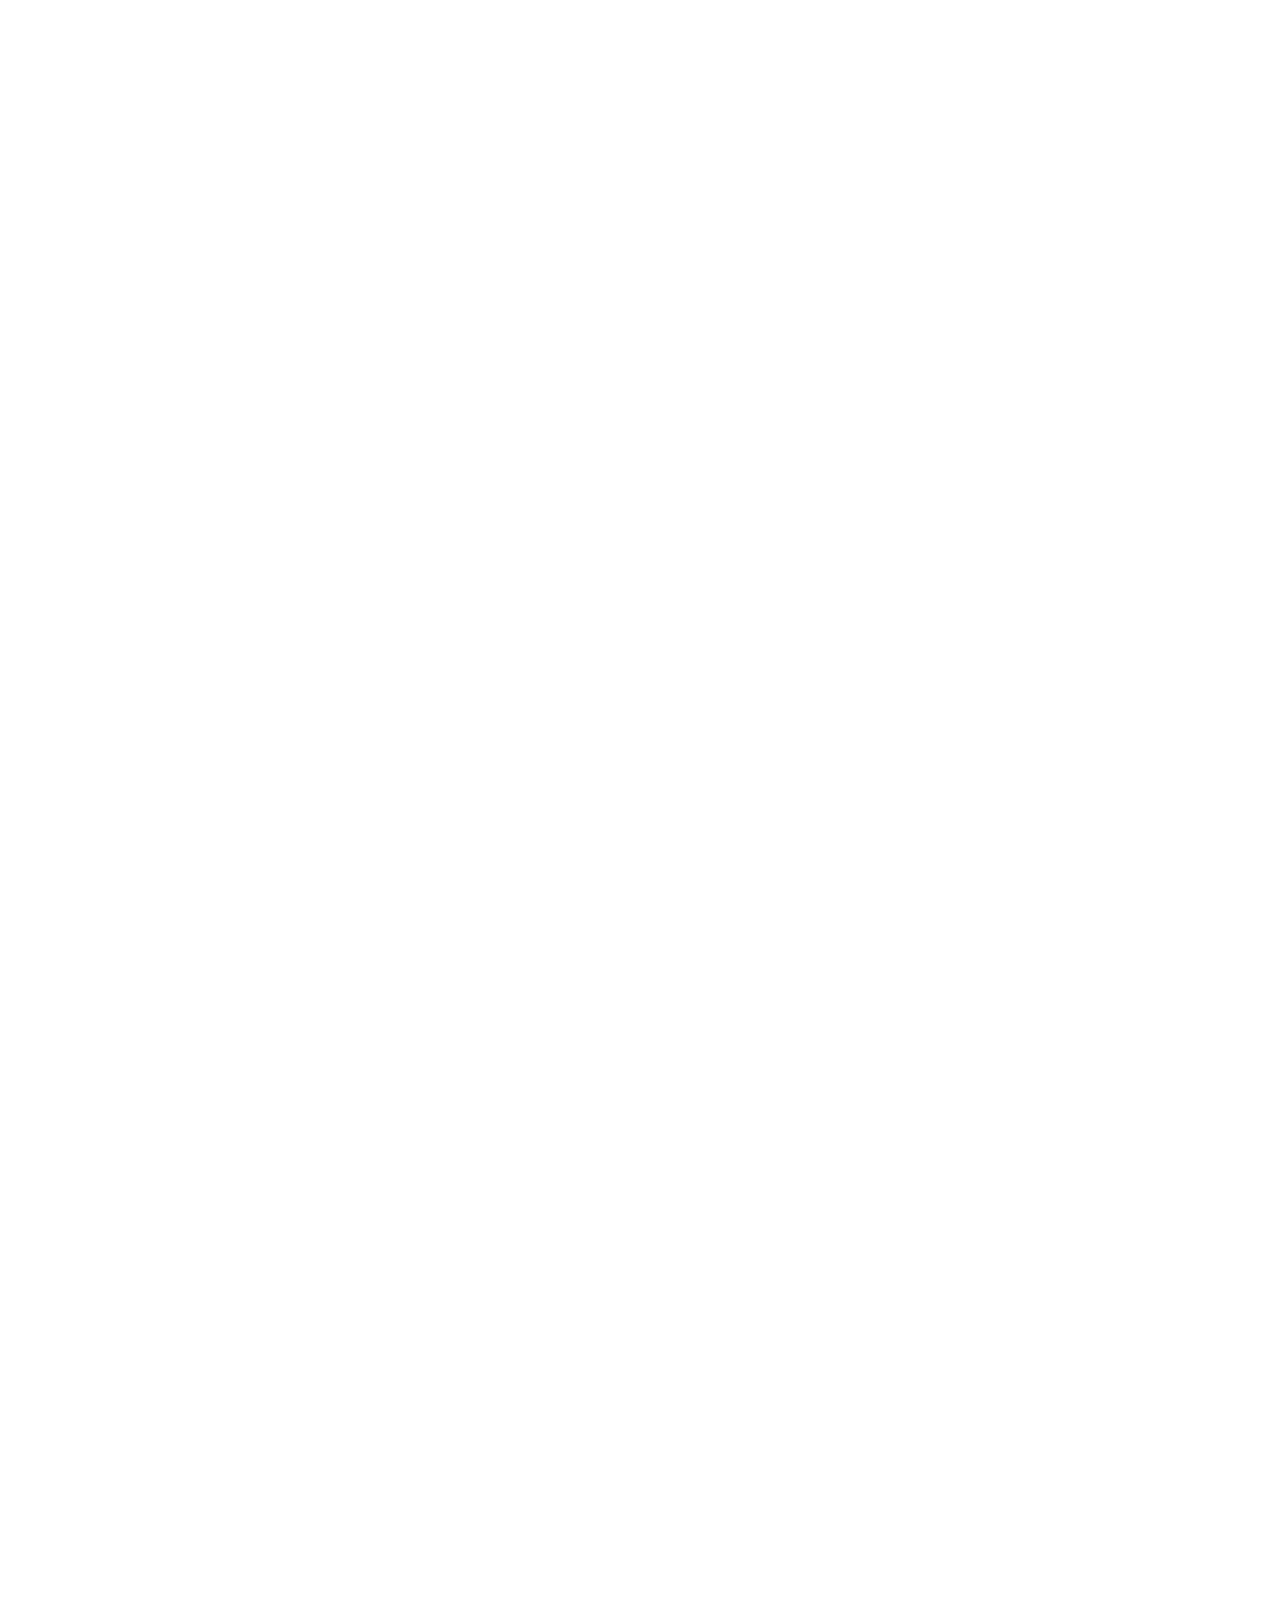
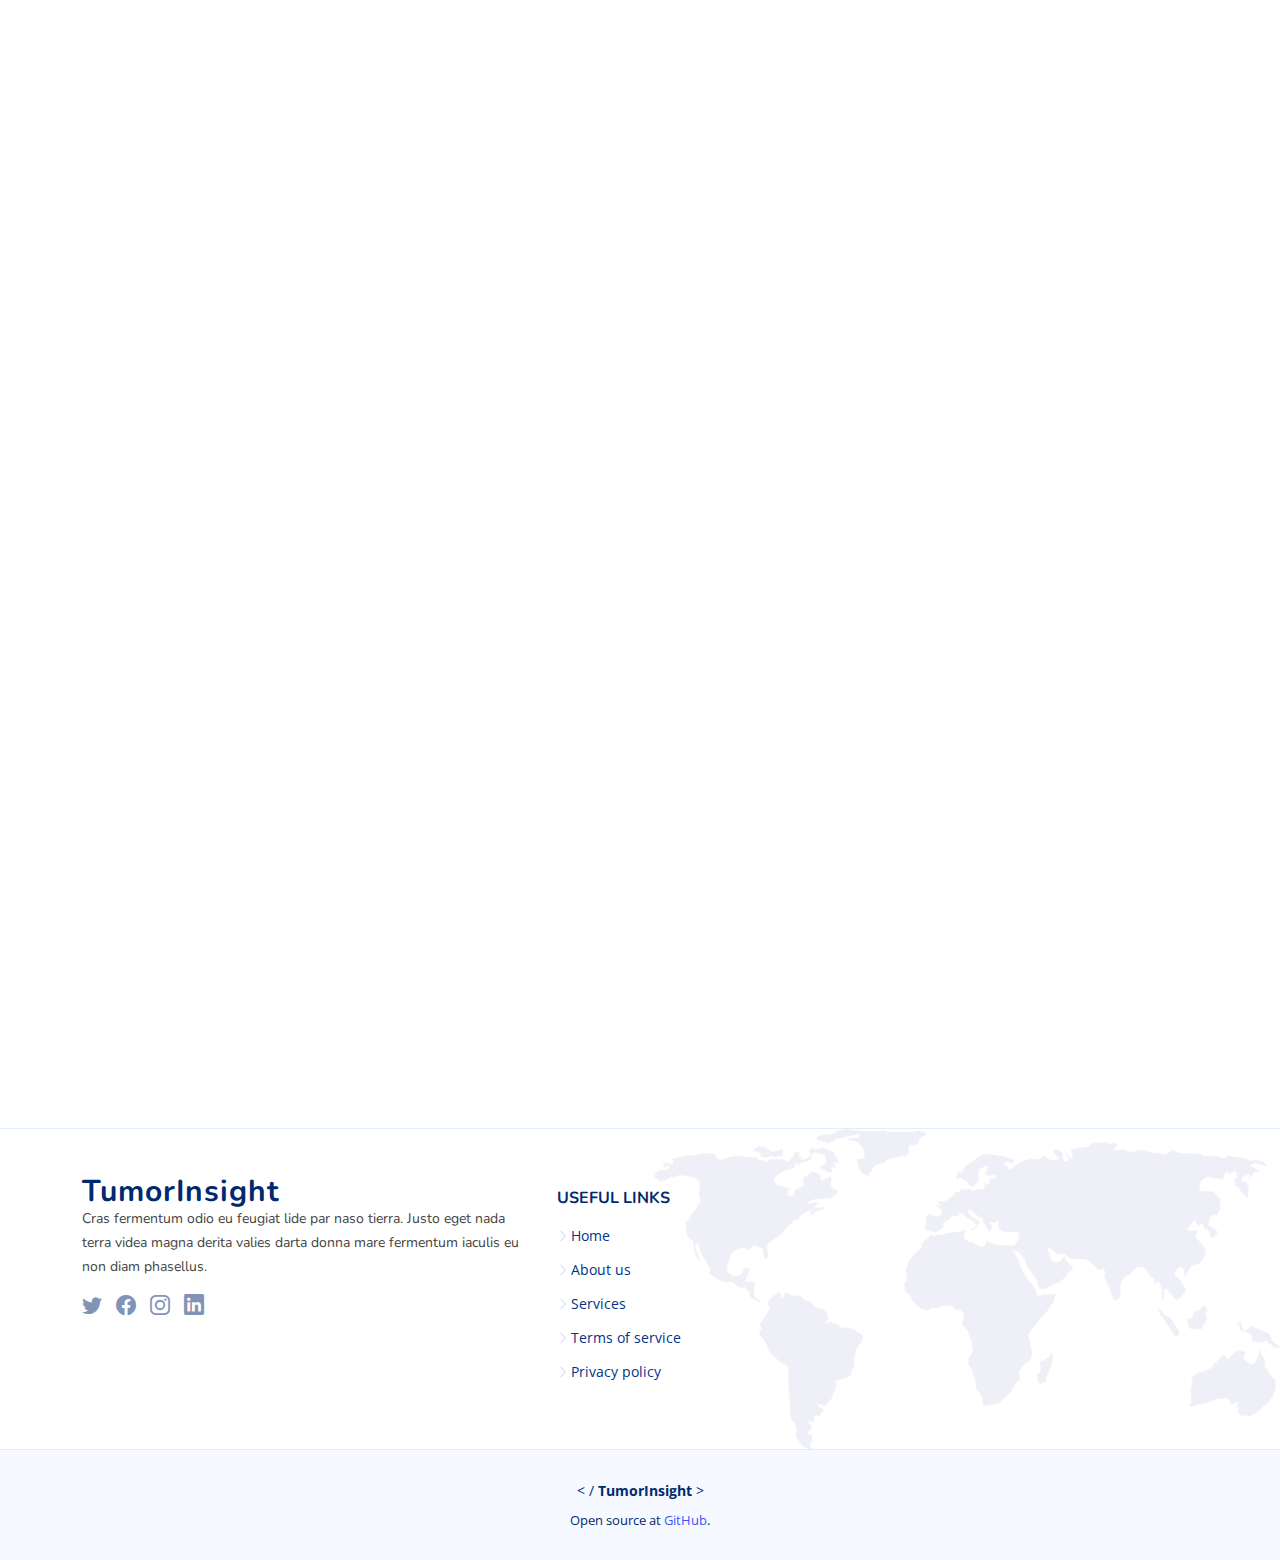
==== commit 08b78b23: "Keep the basics" ====
--- a/index.html
+++ b/index.html
@@ -52,10 +52,8 @@
           <li><a class="nav-link scrollto active" href="#hero">Home</a></li>
           <li><a class="nav-link scrollto" href="#about">About</a></li>
           <li><a class="nav-link scrollto" href="#services">Services</a></li>
-          <li><a class="nav-link scrollto" href="#portfolio">Portfolio</a></li>
           <li><a class="nav-link scrollto" href="#team">Team</a></li>
-          <li><a href="blog.html">Blog</a></li>
-          <li class="dropdown"><a href="#"><span>Drop Down</span> <i class="bi bi-chevron-down"></i></a>
+          <!-- <li class="dropdown"><a href="#"><span>Drop Down</span> <i class="bi bi-chevron-down"></i></a>
             <ul>
               <li><a href="#">Drop Down 1</a></li>
               <li class="dropdown"><a href="#"><span>Deep Drop Down</span> <i class="bi bi-chevron-right"></i></a>
@@ -71,9 +69,8 @@
               <li><a href="#">Drop Down 3</a></li>
               <li><a href="#">Drop Down 4</a></li>
             </ul>
-          </li>
-          <li><a class="nav-link scrollto" href="#contact">Contact</a></li>
-          <li><a class="getstarted scrollto" href="#about">Get Started</a></li>
+          </li> -->
+          <li><a class="getstarted scrollto" href="#">Log In</a></li>
         </ul>
         <i class="bi bi-list mobile-nav-toggle"></i>
       </nav><!-- .navbar -->
@@ -122,7 +119,7 @@
               </p>
               <div class="text-center text-lg-start">
                 <a href="#" class="btn-read-more d-inline-flex align-items-center justify-content-center align-self-center">
-                  <span>Read More</span>
+                  <span>Log In</span>
                   <i class="bi bi-arrow-right"></i>
                 </a>
               </div>
@@ -370,8 +367,8 @@
                 </div>
               </div>
               <div class="member-info">
-                <h4>Walter White</h4>
-                <span>Chief Executive Officer</span>
+                <h4>Shaurya Choudhary</h4>
+                <span>18BCE2113</span>
                 <p>Velit aut quia fugit et et. Dolorum ea voluptate vel tempore tenetur ipsa quae aut. Ipsum exercitationem iure minima enim corporis et voluptate.</p>
               </div>
             </div>
@@ -389,8 +386,8 @@
                 </div>
               </div>
               <div class="member-info">
-                <h4>Sarah Jhonson</h4>
-                <span>Product Manager</span>
+                <h4>Sakshi Gupta</h4>
+                <span>18BCE2517</span>
                 <p>Quo esse repellendus quia id. Est eum et accusantium pariatur fugit nihil minima suscipit corporis. Voluptate sed quas reiciendis animi neque sapiente.</p>
               </div>
             </div>
@@ -408,8 +405,8 @@
                 </div>
               </div>
               <div class="member-info">
-                <h4>William Anderson</h4>
-                <span>CTO</span>
+                <h4>Pranav Khurana</h4>
+                <span>18BCE2513</span>
                 <p>Vero omnis enim consequatur. Voluptas consectetur unde qui molestiae deserunt. Voluptates enim aut architecto porro aspernatur molestiae modi.</p>
               </div>
             </div>
@@ -430,8 +427,8 @@
         <div class="row gy-4">
           <div class="col-lg-5 col-md-12 footer-info">
             <a href="index.html" class="logo d-flex align-items-center">
-              <img src="assets/img/logo.png" alt="">
-              <span>FlexStart</span>
+              <!-- <img src="assets/img/logo.png" alt=""> -->
+              <span>TumorInsight</span>
             </a>
             <p>Cras fermentum odio eu feugiat lide par naso tierra. Justo eget nada terra videa magna derita valies darta donna mare fermentum iaculis eu non diam phasellus.</p>
             <div class="social-links mt-3">
@@ -442,7 +439,7 @@
             </div>
           </div>
 
-          <div class="col-lg-2 col-6 footer-links">
+          <div class="col-lg-3 col-md-12 footer-links">
             <h4>Useful Links</h4>
             <ul>
               <li><i class="bi bi-chevron-right"></i> <a href="#">Home</a></li>
@@ -451,28 +448,6 @@
               <li><i class="bi bi-chevron-right"></i> <a href="#">Terms of service</a></li>
               <li><i class="bi bi-chevron-right"></i> <a href="#">Privacy policy</a></li>
             </ul>
-          </div>
-
-          <div class="col-lg-2 col-6 footer-links">
-            <h4>Our Services</h4>
-            <ul>
-              <li><i class="bi bi-chevron-right"></i> <a href="#">Web Design</a></li>
-              <li><i class="bi bi-chevron-right"></i> <a href="#">Web Development</a></li>
-              <li><i class="bi bi-chevron-right"></i> <a href="#">Product Management</a></li>
-              <li><i class="bi bi-chevron-right"></i> <a href="#">Marketing</a></li>
-              <li><i class="bi bi-chevron-right"></i> <a href="#">Graphic Design</a></li>
-            </ul>
-          </div>
-
-          <div class="col-lg-3 col-md-12 footer-contact text-center text-md-start">
-            <h4>Contact Us</h4>
-            <p>
-              A108 Adam Street <br>
-              New York, NY 535022<br>
-              United States <br><br>
-              <strong>Phone:</strong> +1 5589 55488 55<br>
-              <strong>Email:</strong> info@example.com<br>
-            </p>
 
           </div>
 
@@ -482,14 +457,10 @@
 
     <div class="container">
       <div class="copyright">
-        &copy; Copyright <strong><span>FlexStart</span></strong>. All Rights Reserved
+        &lt; / <strong><span>TumorInsight</span></strong> &gt;
       </div>
       <div class="credits">
-        <!-- All the links in the footer should remain intact. -->
-        <!-- You can delete the links only if you purchased the pro version. -->
-        <!-- Licensing information: https://bootstrapmade.com/license/ -->
-        <!-- Purchase the pro version with working PHP/AJAX contact form: https://bootstrapmade.com/flexstart-bootstrap-startup-template/ -->
-        Designed by <a href="https://bootstrapmade.com/">BootstrapMade</a>
+        Open source at <a href="https://github.com/shaurya-src/TumorInsight">GitHub</a>.
       </div>
     </div>
   </footer><!-- End Footer -->
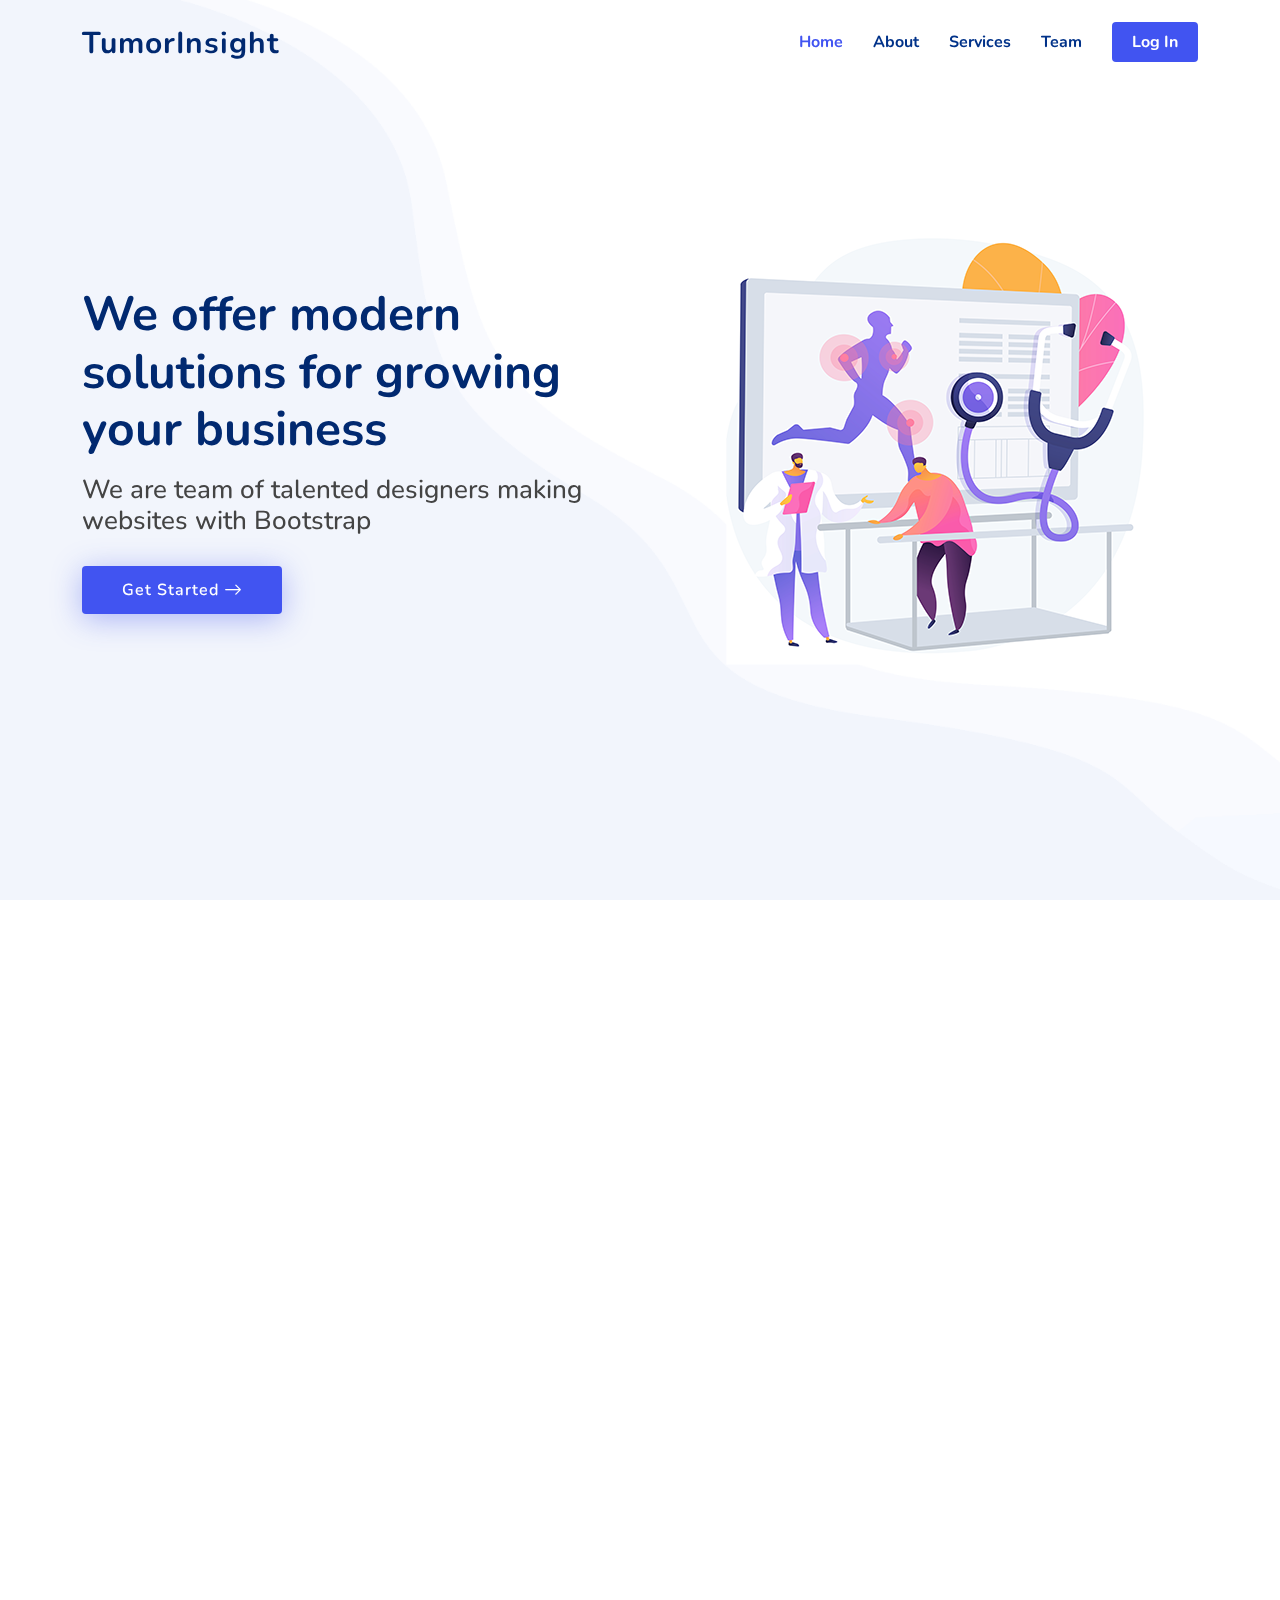
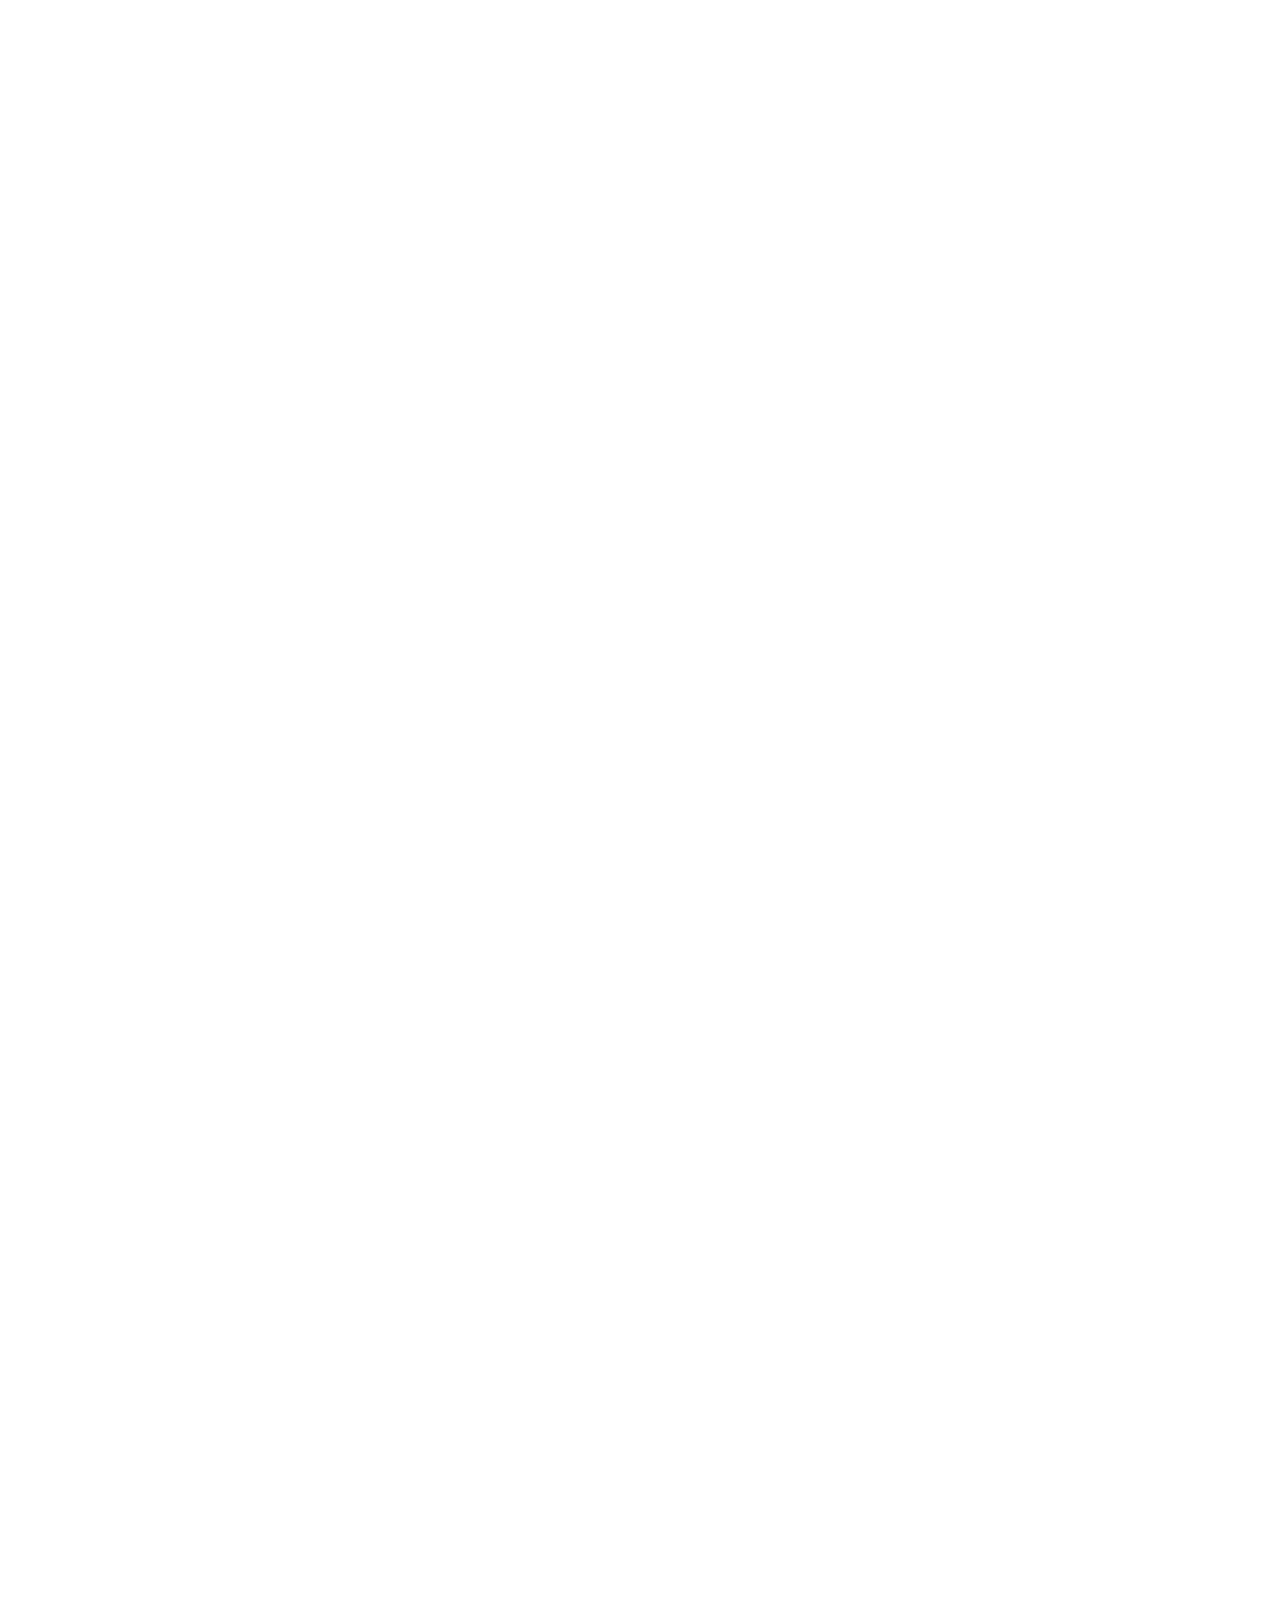
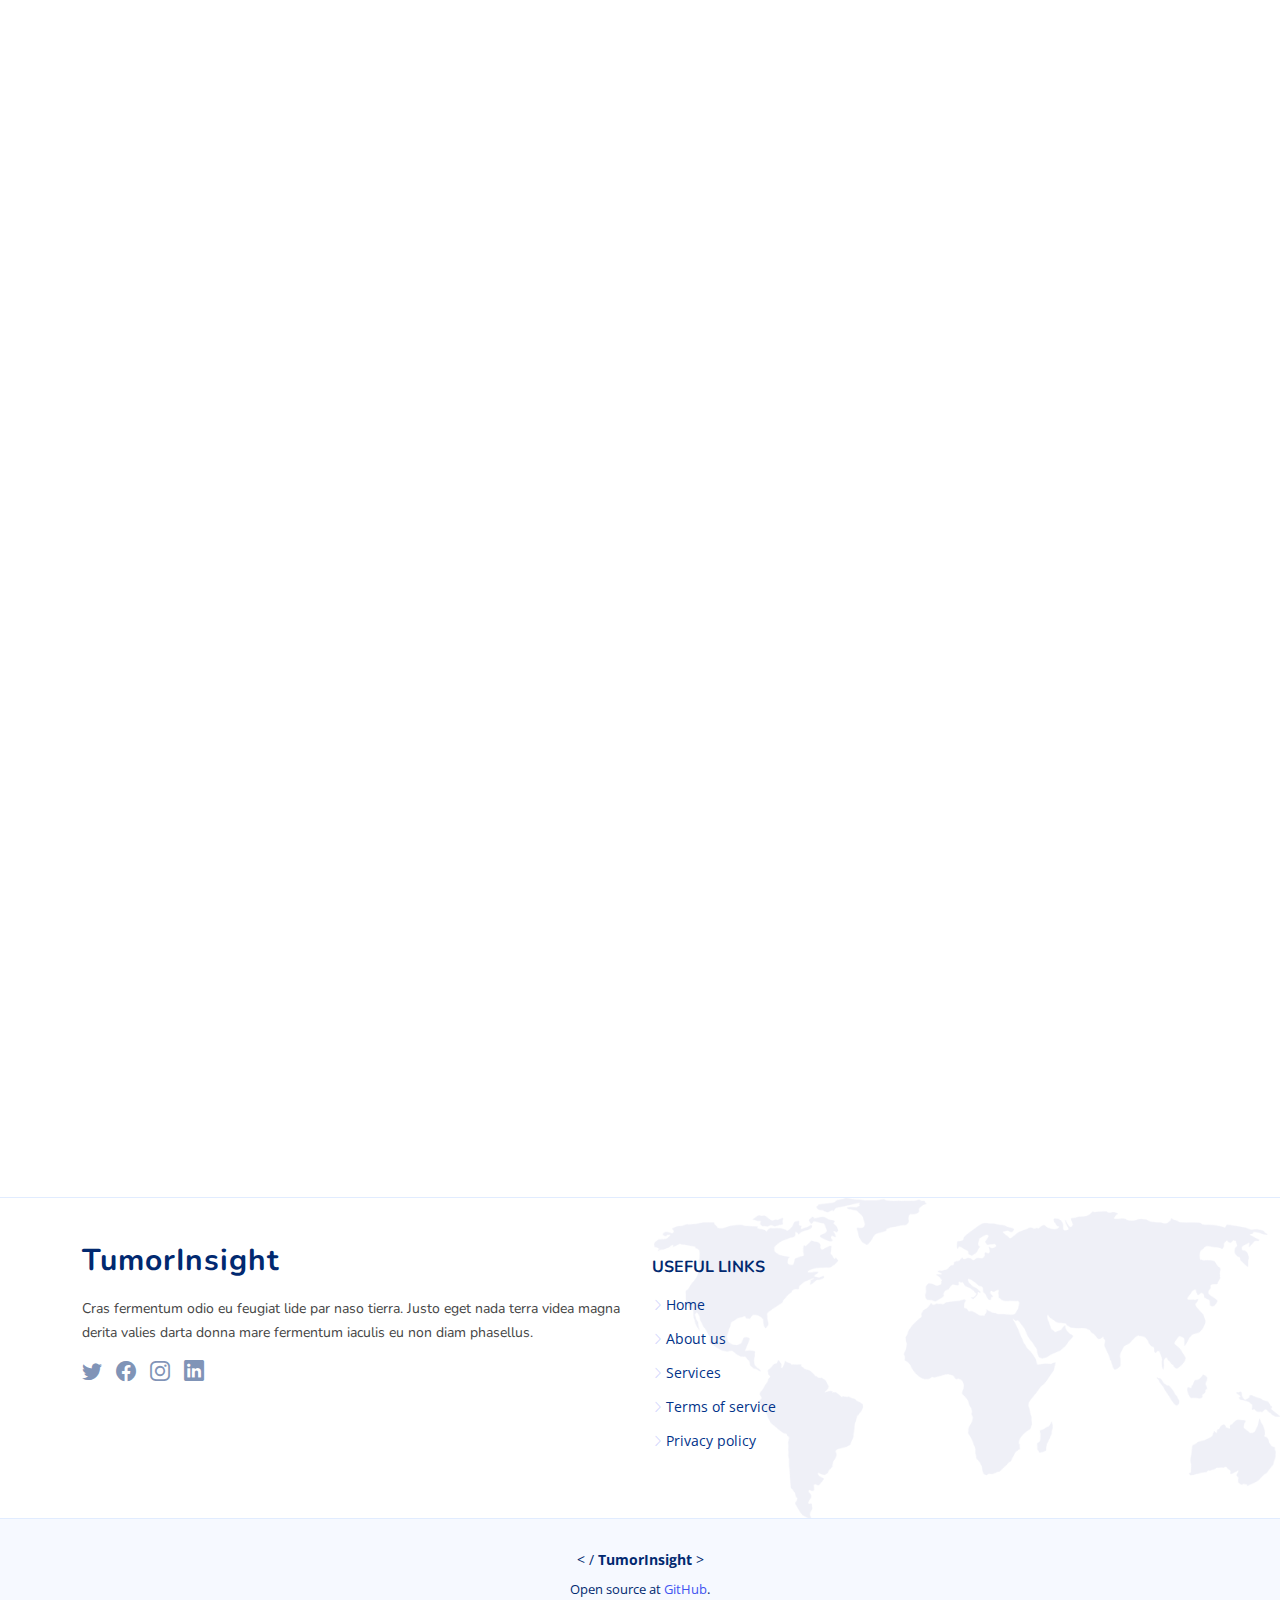
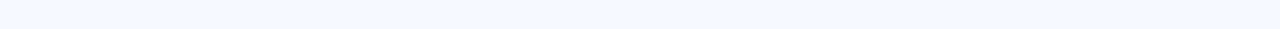
==== commit 6fc52649: "Update landing page" ====
--- a/index.html
+++ b/index.html
@@ -355,7 +355,7 @@
 
         <div class="row gy-4">
 
-          <div class="col-lg-3 col-md-6 d-flex align-items-stretch" data-aos="fade-up" data-aos-delay="100">
+          <div class="col-lg-4 col-md-6 d-flex align-items-stretch" data-aos="fade-up" data-aos-delay="100">
             <div class="member">
               <div class="member-img">
                 <img src="assets/img/team/team-1.jpg" class="img-fluid" alt="">
@@ -374,7 +374,7 @@
             </div>
           </div>
 
-          <div class="col-lg-3 col-md-6 d-flex align-items-stretch" data-aos="fade-up" data-aos-delay="200">
+          <div class="col-lg-4 col-md-6 d-flex align-items-stretch" data-aos="fade-up" data-aos-delay="200">
             <div class="member">
               <div class="member-img">
                 <img src="assets/img/team/team-2.jpg" class="img-fluid" alt="">
@@ -393,7 +393,7 @@
             </div>
           </div>
 
-          <div class="col-lg-3 col-md-6 d-flex align-items-stretch" data-aos="fade-up" data-aos-delay="300">
+          <div class="col-lg-4 col-md-6 d-flex align-items-stretch" data-aos="fade-up" data-aos-delay="300">
             <div class="member">
               <div class="member-img">
                 <img src="assets/img/team/team-3.jpg" class="img-fluid" alt="">
@@ -425,11 +425,12 @@
     <div class="footer-top">
       <div class="container">
         <div class="row gy-4">
-          <div class="col-lg-5 col-md-12 footer-info">
+          <div class="col-lg-6 col-md-12 footer-info">
             <a href="index.html" class="logo d-flex align-items-center">
               <!-- <img src="assets/img/logo.png" alt=""> -->
               <span>TumorInsight</span>
             </a>
+            <br>
             <p>Cras fermentum odio eu feugiat lide par naso tierra. Justo eget nada terra videa magna derita valies darta donna mare fermentum iaculis eu non diam phasellus.</p>
             <div class="social-links mt-3">
               <a href="#" class="twitter"><i class="bi bi-twitter"></i></a>
@@ -438,8 +439,7 @@
               <a href="#" class="linkedin"><i class="bi bi-linkedin bx bxl-linkedin"></i></a>
             </div>
           </div>
-
-          <div class="col-lg-3 col-md-12 footer-links">
+          <div class="col-lg-6 col-md-12 footer-links">
             <h4>Useful Links</h4>
             <ul>
               <li><i class="bi bi-chevron-right"></i> <a href="#">Home</a></li>
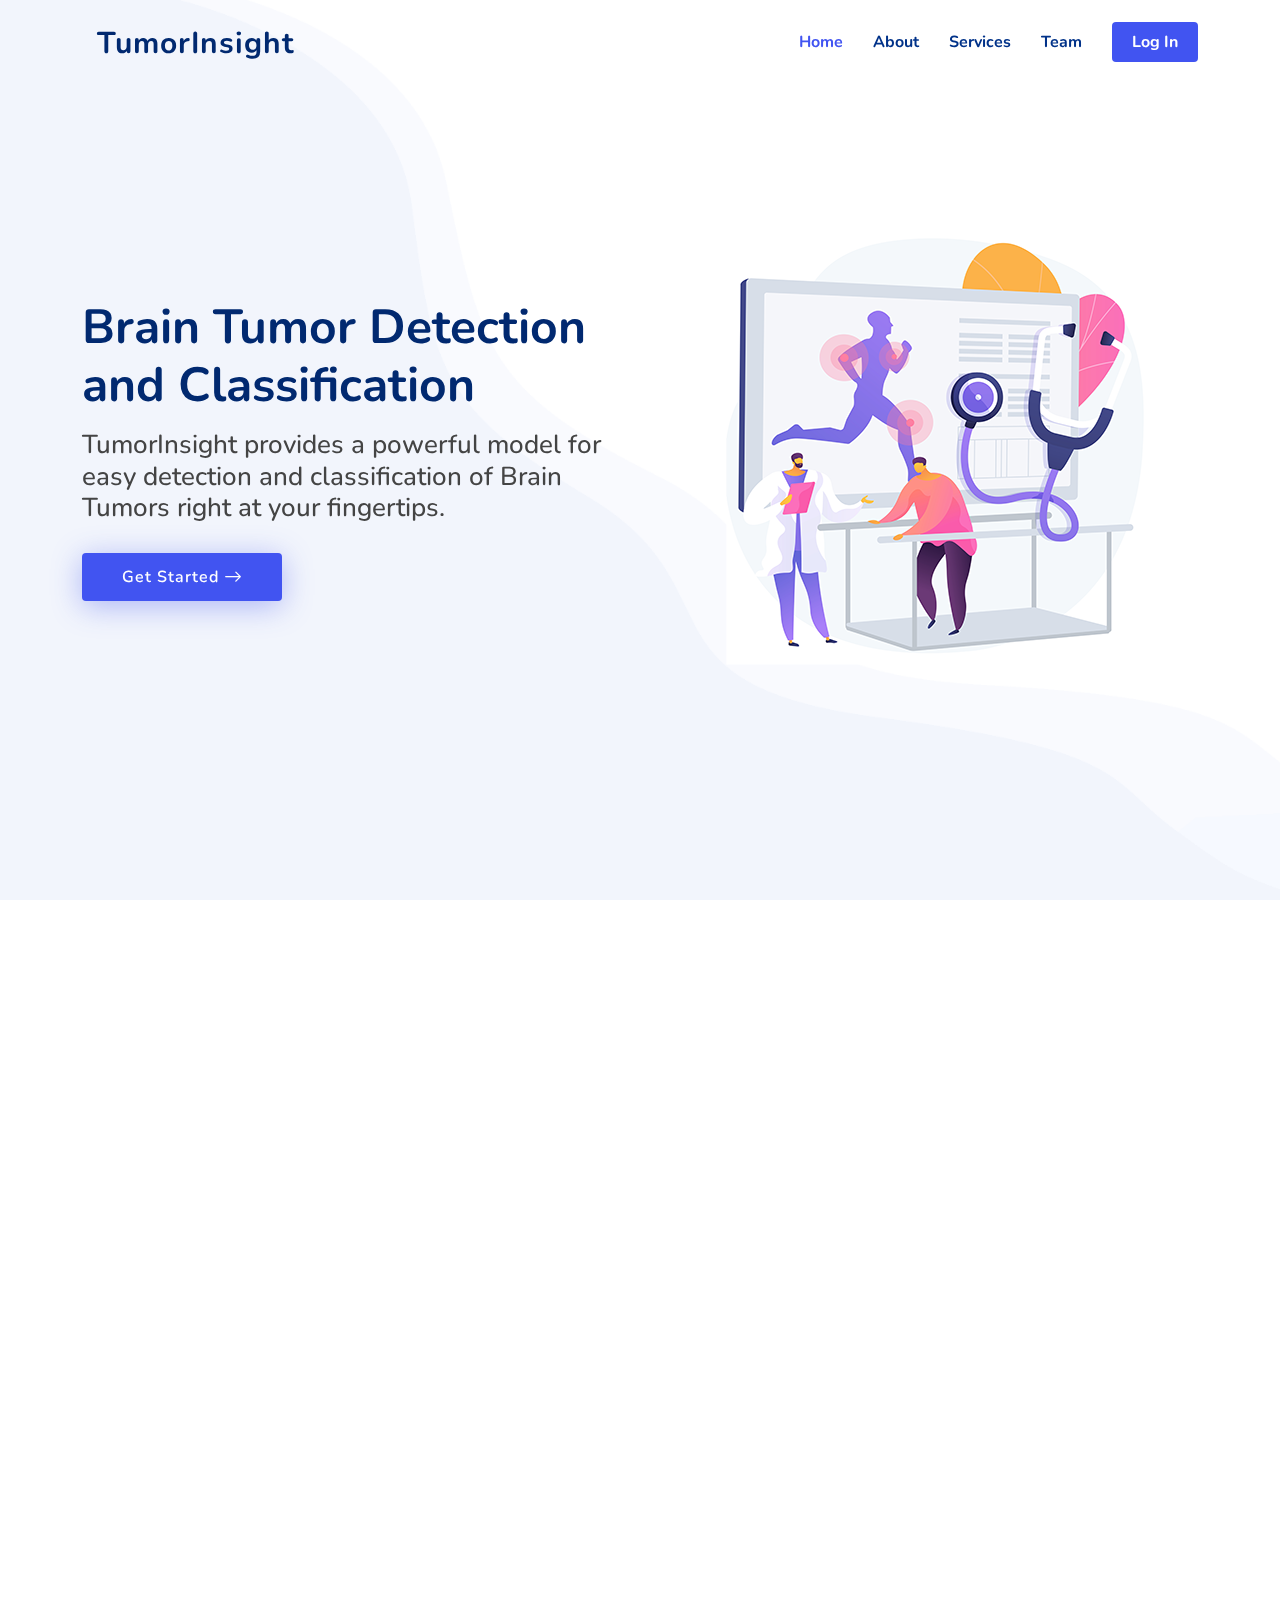
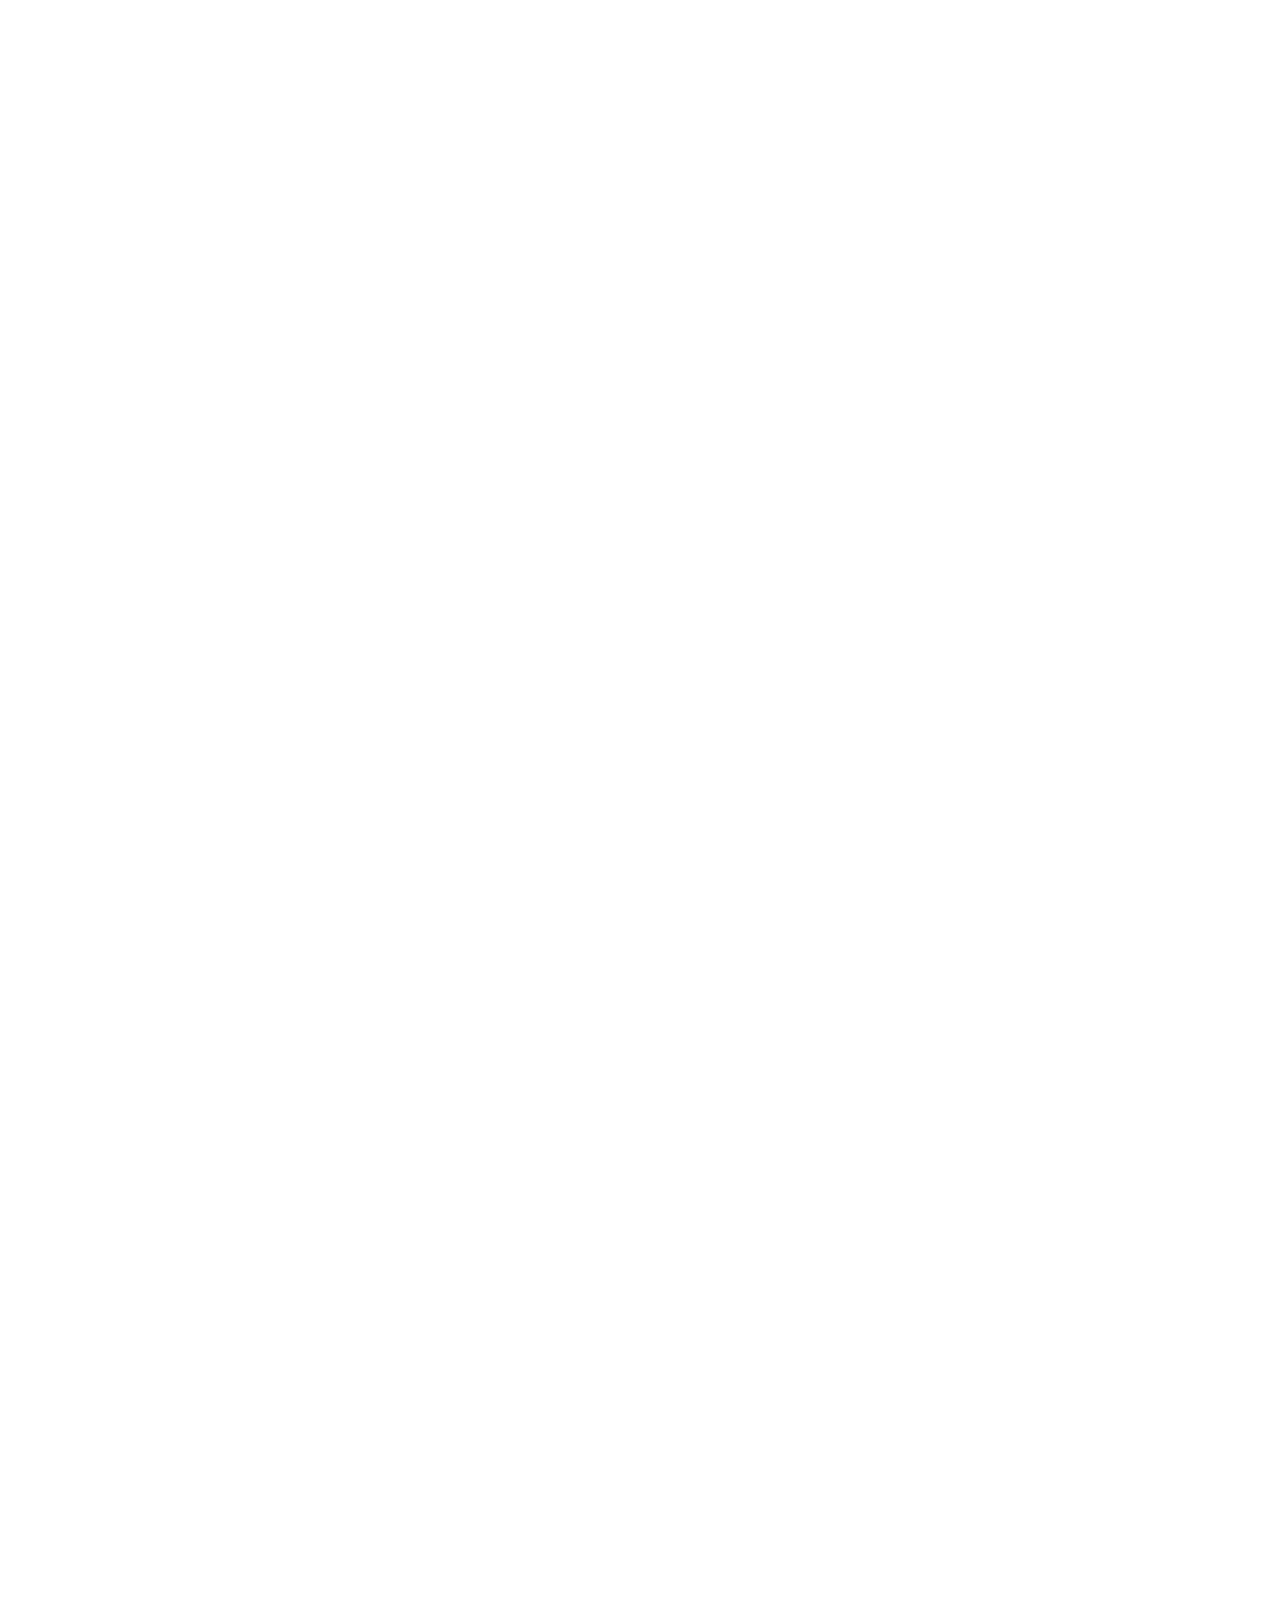
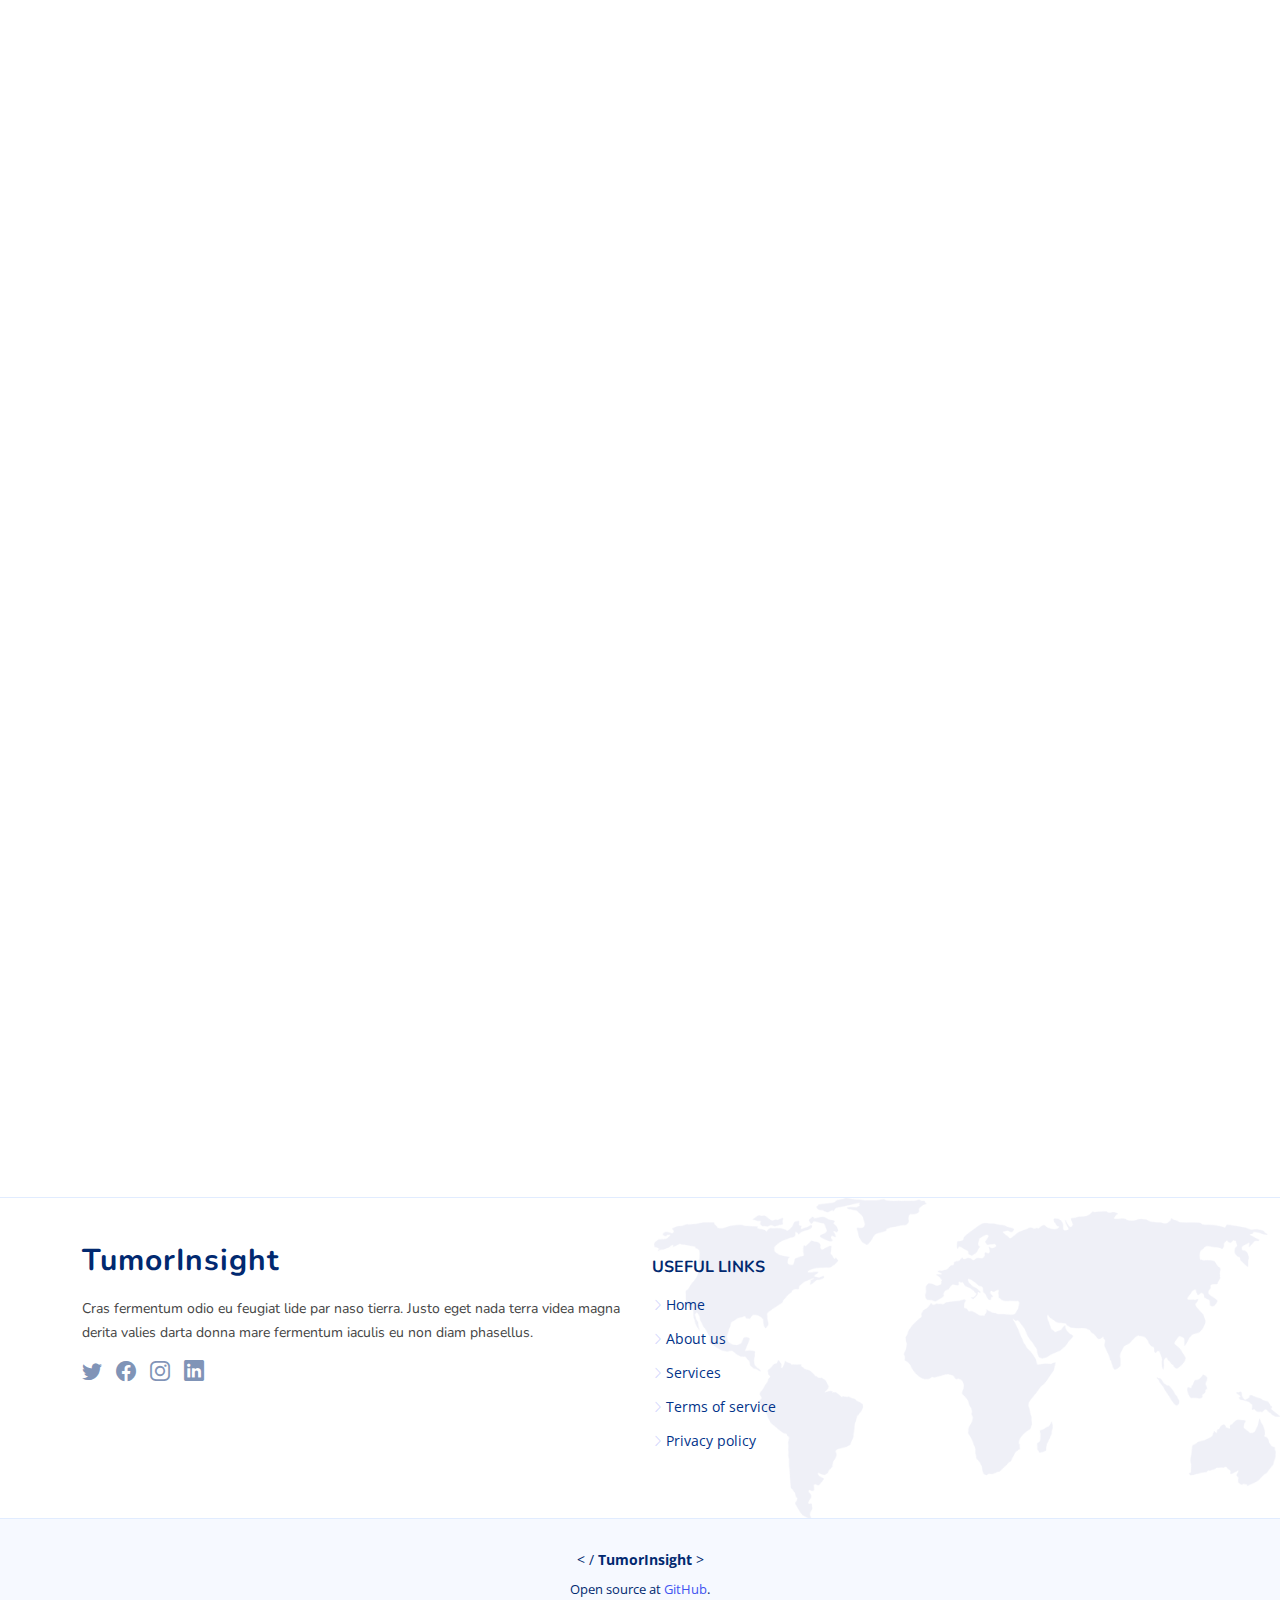
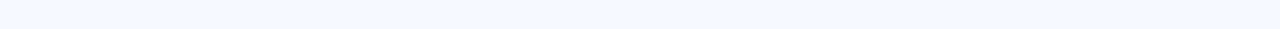
==== commit 30889c80: "Update heading" ====
--- a/index.html
+++ b/index.html
@@ -43,8 +43,8 @@
     <div class="container-fluid container-xl d-flex align-items-center justify-content-between">
 
       <a href="index.html" class="logo d-flex align-items-center">
-        <!-- <img src="assets/img/logo.png" alt=""> -->
-        <span>TumorInsight</span>
+        <img src="custom/387.png" alt="">
+        <span>&nbsp;TumorInsight</span>
       </a>
 
       <nav id="navbar" class="navbar">
@@ -84,8 +84,10 @@
     <div class="container">
       <div class="row">
         <div class="col-lg-6 d-flex flex-column justify-content-center">
-          <h1 data-aos="fade-up">We offer modern solutions for growing your business</h1>
-          <h2 data-aos="fade-up" data-aos-delay="400">We are team of talented designers making websites with Bootstrap</h2>
+          <h1 data-aos="fade-up">Brain Tumor Detection and Classification</h1>
+          <h2 data-aos="fade-up" data-aos-delay="400">
+            TumorInsight provides a powerful model for easy detection and classification of Brain Tumors right at your fingertips.
+          </h2>
           <div data-aos="fade-up" data-aos-delay="600">
             <div class="text-center text-lg-start">
               <a href="#about" class="btn-get-started scrollto d-inline-flex align-items-center justify-content-center align-self-center">
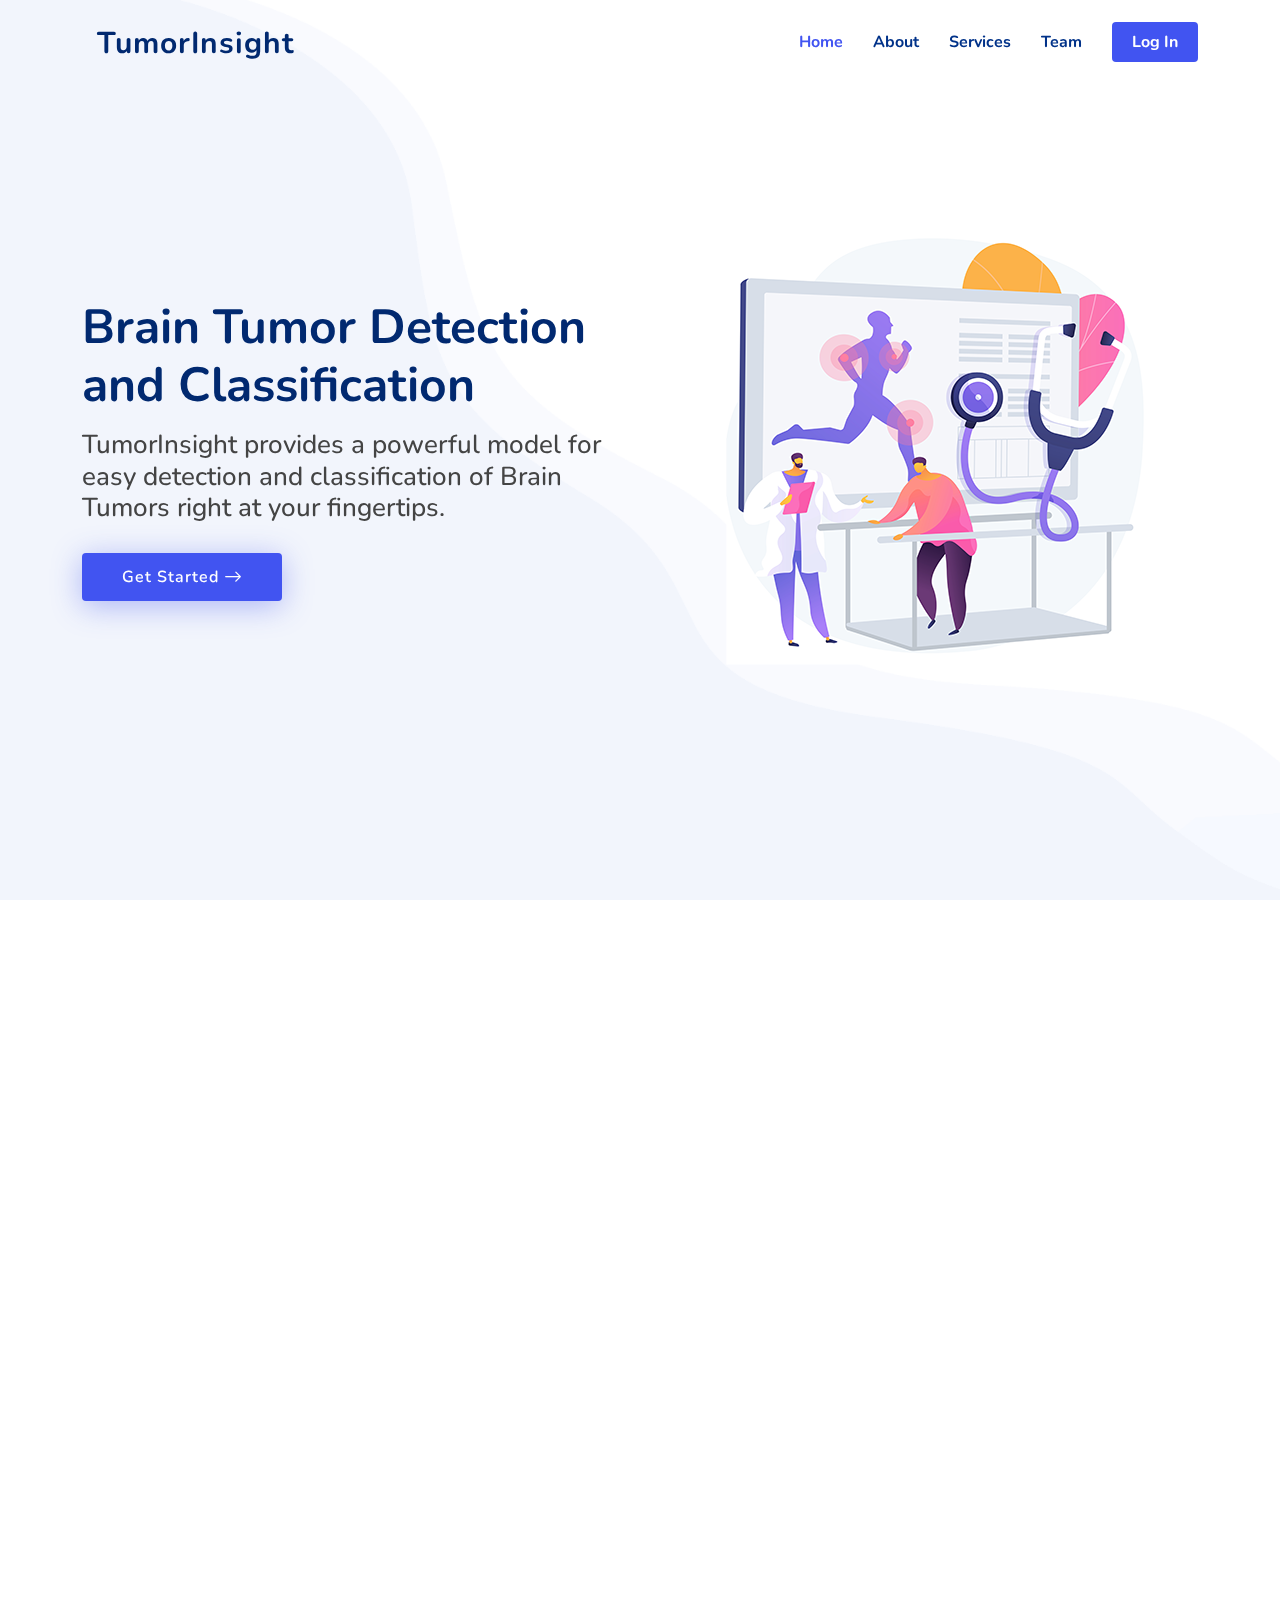
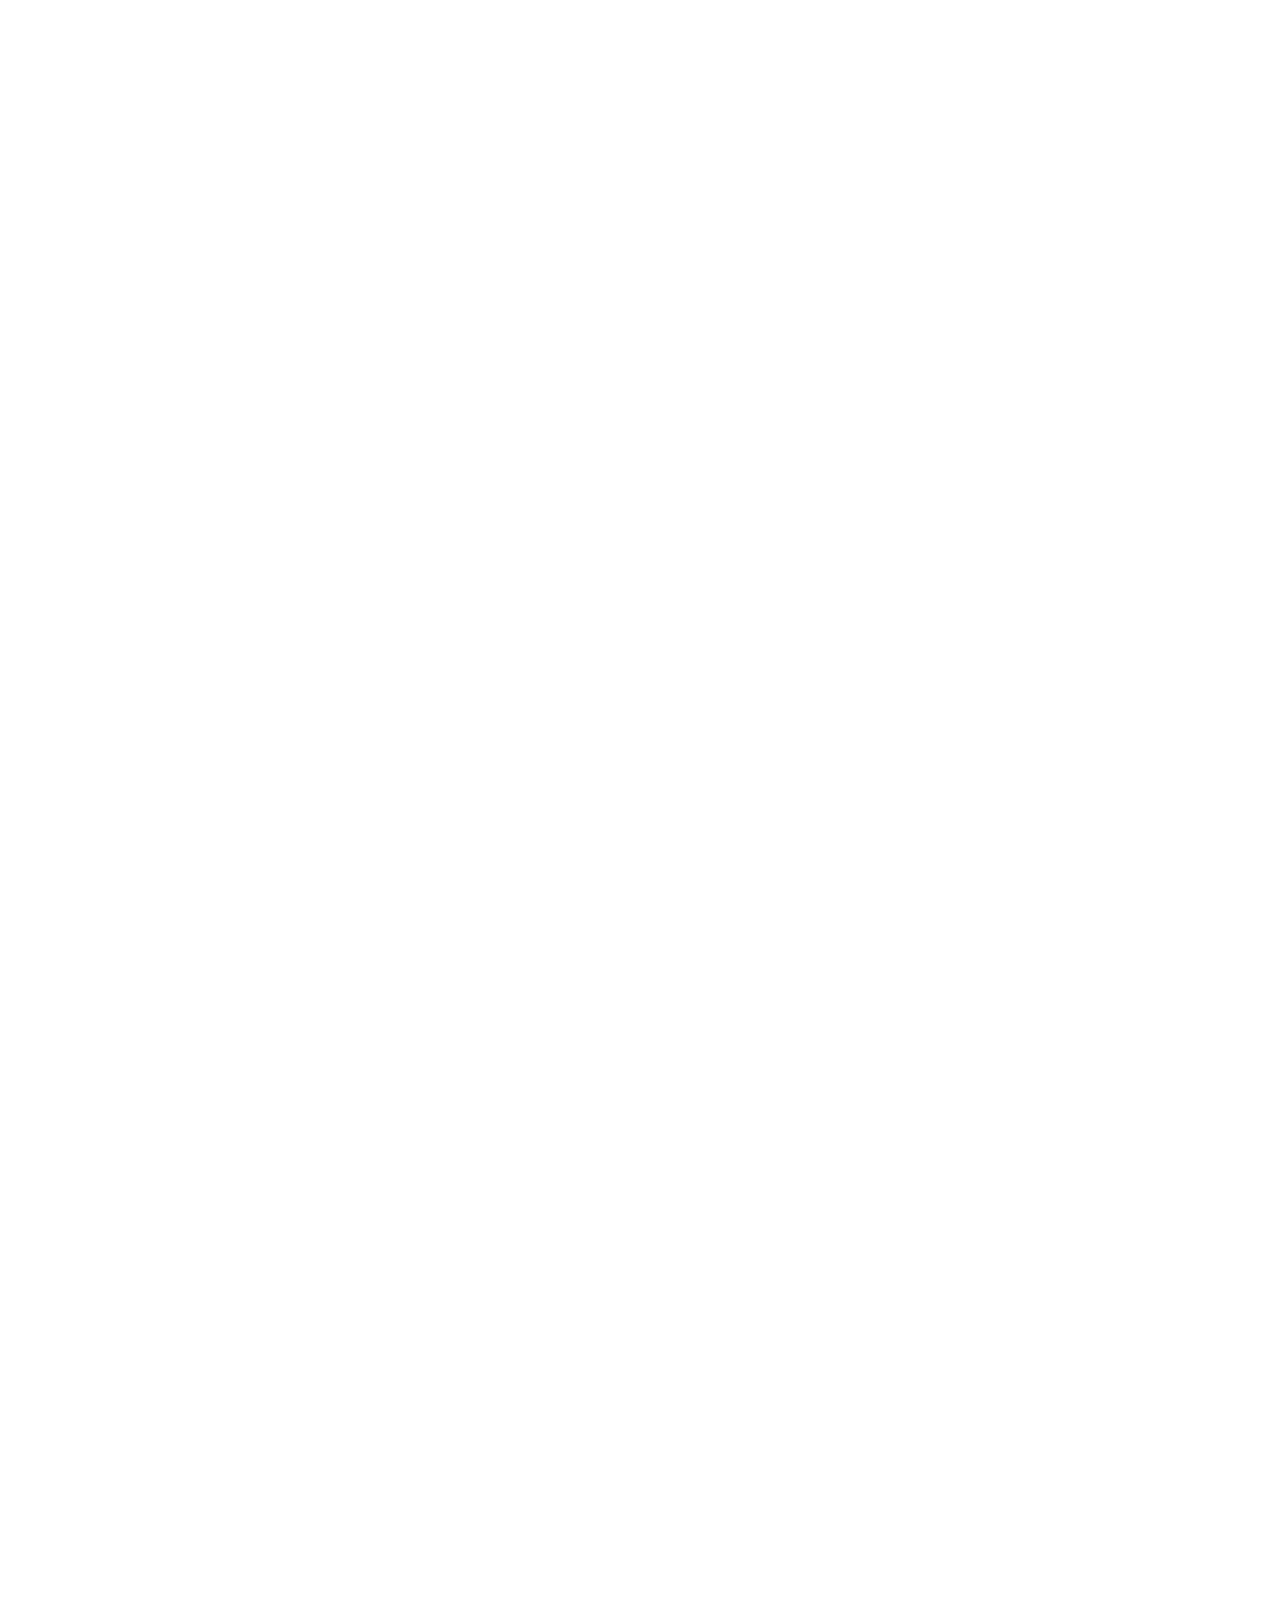
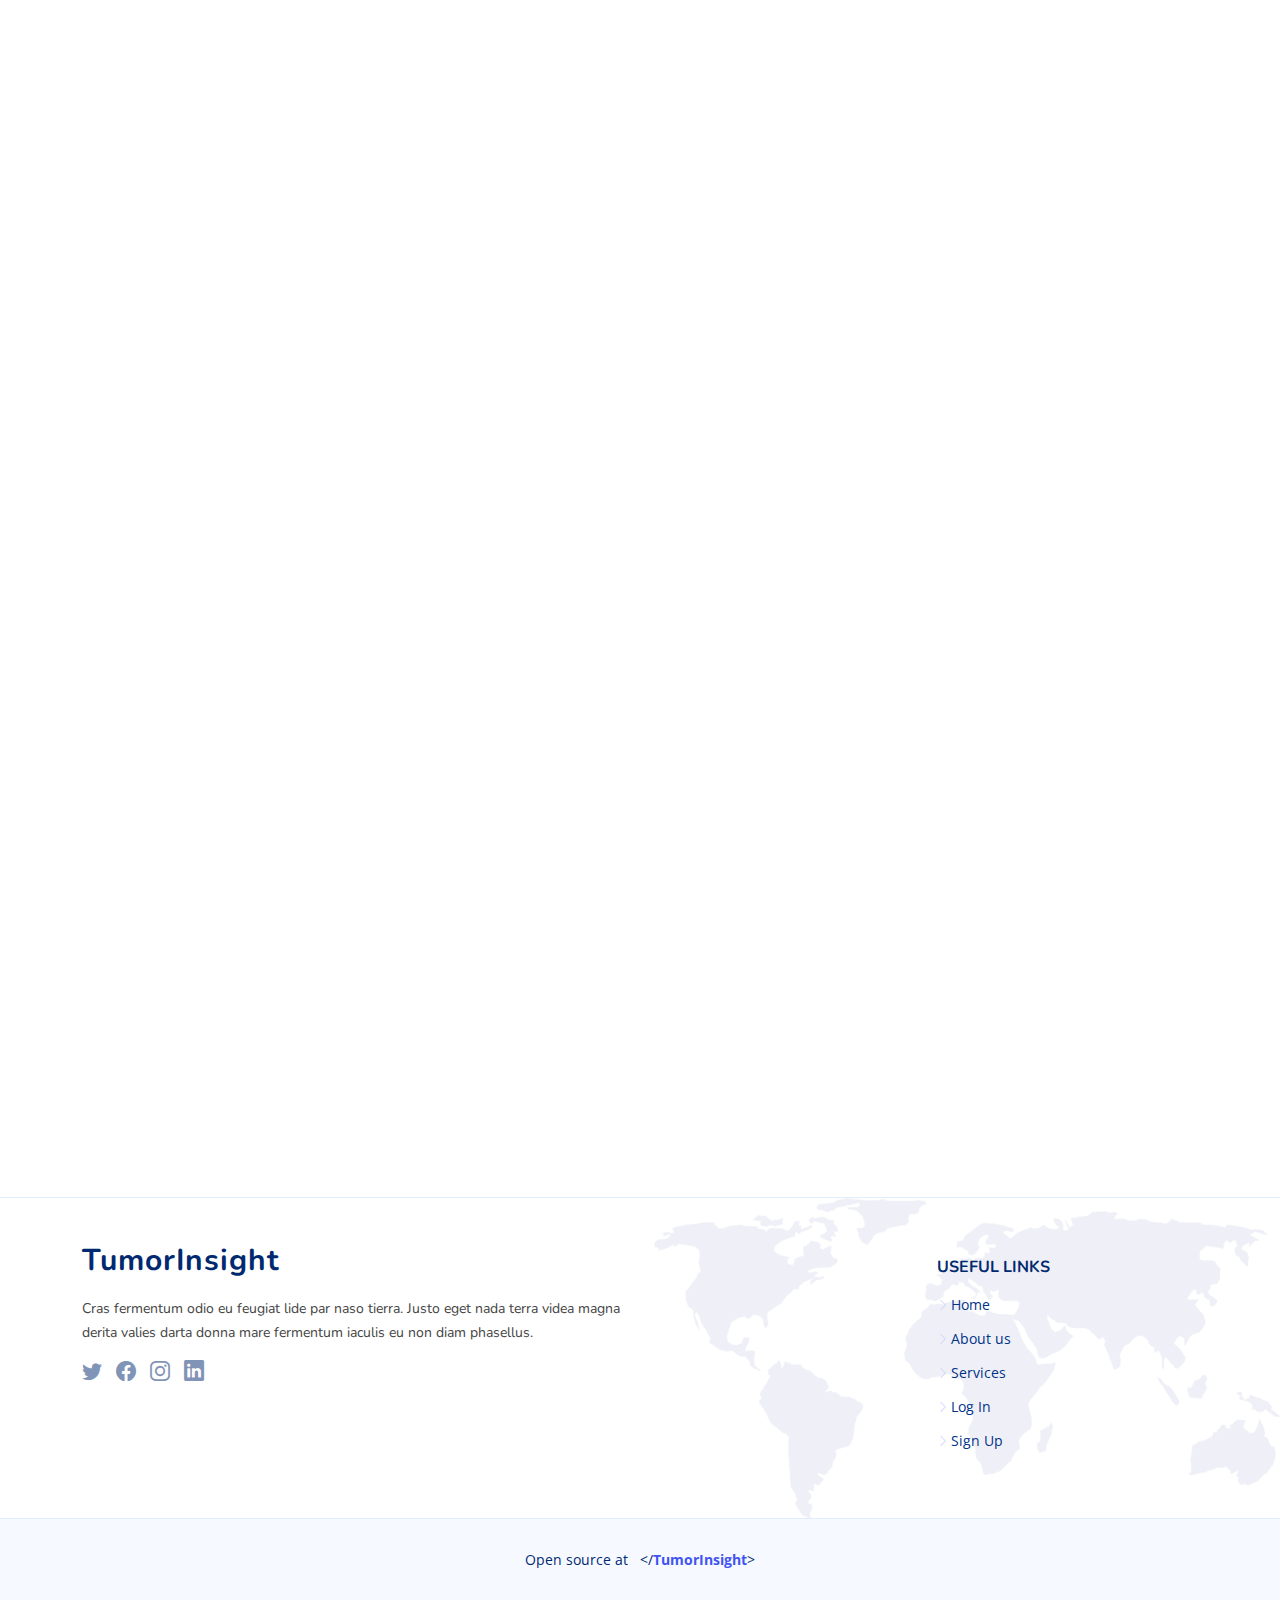
==== commit 009f4e7b: "Update content" ====
--- a/index.html
+++ b/index.html
@@ -11,8 +11,8 @@
   <meta content="" name="keywords">
 
   <!-- Favicons -->
-  <link href="assets/img/favicon.png" rel="icon">
-  <link href="assets/img/apple-touch-icon.png" rel="apple-touch-icon">
+  <link href="custom/t-icon.png" rel="icon">
+  <link href="custom/t-icon.png" rel="apple-touch-icon">
 
   <!-- Google Fonts -->
   <link href="https://fonts.googleapis.com/css?family=Open+Sans:300,300i,400,400i,600,600i,700,700i|Nunito:300,300i,400,400i,600,600i,700,700i|Poppins:300,300i,400,400i,500,500i,600,600i,700,700i" rel="stylesheet">
@@ -43,7 +43,7 @@
     <div class="container-fluid container-xl d-flex align-items-center justify-content-between">
 
       <a href="index.html" class="logo d-flex align-items-center">
-        <img src="custom/387.png" alt="">
+        <img src="custom/logo.png" alt="">
         <span>&nbsp;TumorInsight</span>
       </a>
 
@@ -129,7 +129,7 @@
           </div>
 
           <div class="col-lg-6 d-flex align-items-center" data-aos="zoom-out" data-aos-delay="200">
-            <img src="assets/img/about.jpg" class="img-fluid" alt="">
+            <img src="custom/about.png" class="img-fluid" alt="">
           </div>
 
         </div>
@@ -152,7 +152,7 @@
           <div class="col-lg-4">
             <div class="box" data-aos="fade-up" data-aos-delay="200">
               <img src="assets/img/values-1.png" class="img-fluid" alt="">
-              <h3>Ad cupiditate sed est odio</h3>
+              <h3>Easy access from anywhere</h3>
               <p>Eum ad dolor et. Autem aut fugiat debitis voluptatem consequuntur sit. Et veritatis id.</p>
             </div>
           </div>
@@ -160,7 +160,7 @@
           <div class="col-lg-4 mt-4 mt-lg-0">
             <div class="box" data-aos="fade-up" data-aos-delay="400">
               <img src="assets/img/values-2.png" class="img-fluid" alt="">
-              <h3>Voluptatem voluptatum alias</h3>
+              <h3>Fast and accurate results</h3>
               <p>Repudiandae amet nihil natus in distinctio suscipit id. Doloremque ducimus ea sit non.</p>
             </div>
           </div>
@@ -168,7 +168,7 @@
           <div class="col-lg-4 mt-4 mt-lg-0">
             <div class="box" data-aos="fade-up" data-aos-delay="600">
               <img src="assets/img/values-3.png" class="img-fluid" alt="">
-              <h3>Fugit cupiditate alias nobis.</h3>
+              <h3>Generate medical report</h3>
               <p>Quam rem vitae est autem molestias explicabo debitis sint. Vero aliquid quidem commodi.</p>
             </div>
           </div>
@@ -315,7 +315,7 @@
           <div class="col-lg-4 col-md-6" data-aos="fade-up" data-aos-delay="200">
             <div class="service-box blue">
               <i class="ri-discuss-line icon"></i>
-              <h3>Nesciunt Mete</h3>
+              <h3>User Instructions</h3>
               <p>Provident nihil minus qui consequatur non omnis maiores. Eos accusantium minus dolores iure perferendis tempore et consequatur.</p>
               <a href="#" class="read-more"><span>Read More</span> <i class="bi bi-arrow-right"></i></a>
             </div>
@@ -324,7 +324,7 @@
           <div class="col-lg-4 col-md-6" data-aos="fade-up" data-aos-delay="300">
             <div class="service-box orange">
               <i class="ri-discuss-line icon"></i>
-              <h3>Eosle Commodi</h3>
+              <h3>How it works?</h3>
               <p>Ut autem aut autem non a. Sint sint sit facilis nam iusto sint. Libero corrupti neque eum hic non ut nesciunt dolorem.</p>
               <a href="#" class="read-more"><span>Read More</span> <i class="bi bi-arrow-right"></i></a>
             </div>
@@ -333,7 +333,7 @@
           <div class="col-lg-4 col-md-6" data-aos="fade-up" data-aos-delay="400">
             <div class="service-box green">
               <i class="ri-discuss-line icon"></i>
-              <h3>Ledo Markt</h3>
+              <h3>Documentation</h3>
               <p>Ut excepturi voluptatem nisi sed. Quidem fuga consequatur. Minus ea aut. Vel qui id voluptas adipisci eos earum corrupti.</p>
               <a href="#" class="read-more"><span>Read More</span> <i class="bi bi-arrow-right"></i></a>
             </div>
@@ -441,14 +441,15 @@
               <a href="#" class="linkedin"><i class="bi bi-linkedin bx bxl-linkedin"></i></a>
             </div>
           </div>
-          <div class="col-lg-6 col-md-12 footer-links">
+          <div class="col-lg-3"></div>
+          <div class="col-lg-3 col-md-12 footer-links">
             <h4>Useful Links</h4>
             <ul>
               <li><i class="bi bi-chevron-right"></i> <a href="#">Home</a></li>
               <li><i class="bi bi-chevron-right"></i> <a href="#">About us</a></li>
               <li><i class="bi bi-chevron-right"></i> <a href="#">Services</a></li>
-              <li><i class="bi bi-chevron-right"></i> <a href="#">Terms of service</a></li>
-              <li><i class="bi bi-chevron-right"></i> <a href="#">Privacy policy</a></li>
+              <li><i class="bi bi-chevron-right"></i> <a href="#">Log In</a></li>
+              <li><i class="bi bi-chevron-right"></i> <a href="#">Sign Up</a></li>
             </ul>
 
           </div>
@@ -459,11 +460,11 @@
 
     <div class="container">
       <div class="copyright">
-        &lt; / <strong><span>TumorInsight</span></strong> &gt;
-      </div>
-      <div class="credits">
+        Open source at &nbsp; &lt;/<strong><span><a href="https://github.com/shaurya-src/TumorInsight" target="_blank">TumorInsight</a></span></strong>&gt;
+      </div>
+      <!-- <div class="credits">
         Open source at <a href="https://github.com/shaurya-src/TumorInsight">GitHub</a>.
-      </div>
+      </div> -->
     </div>
   </footer><!-- End Footer -->
 
